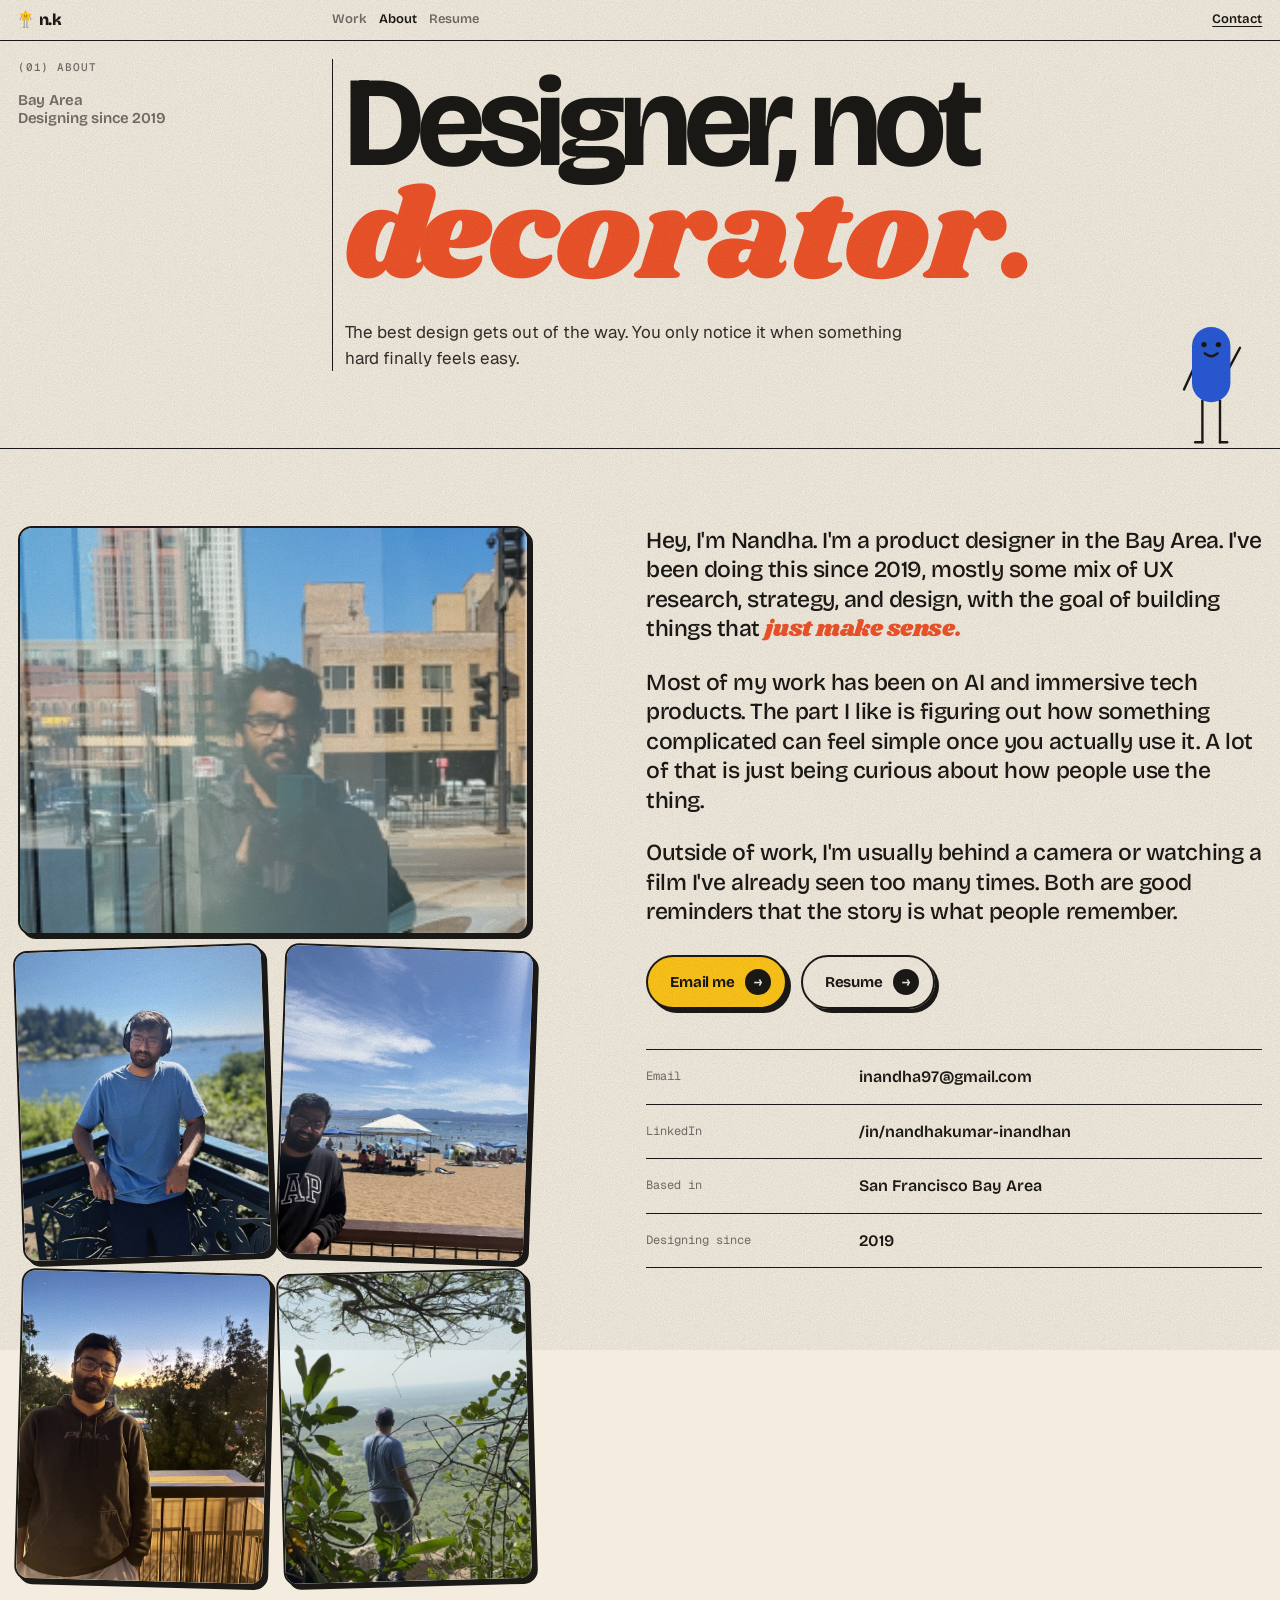
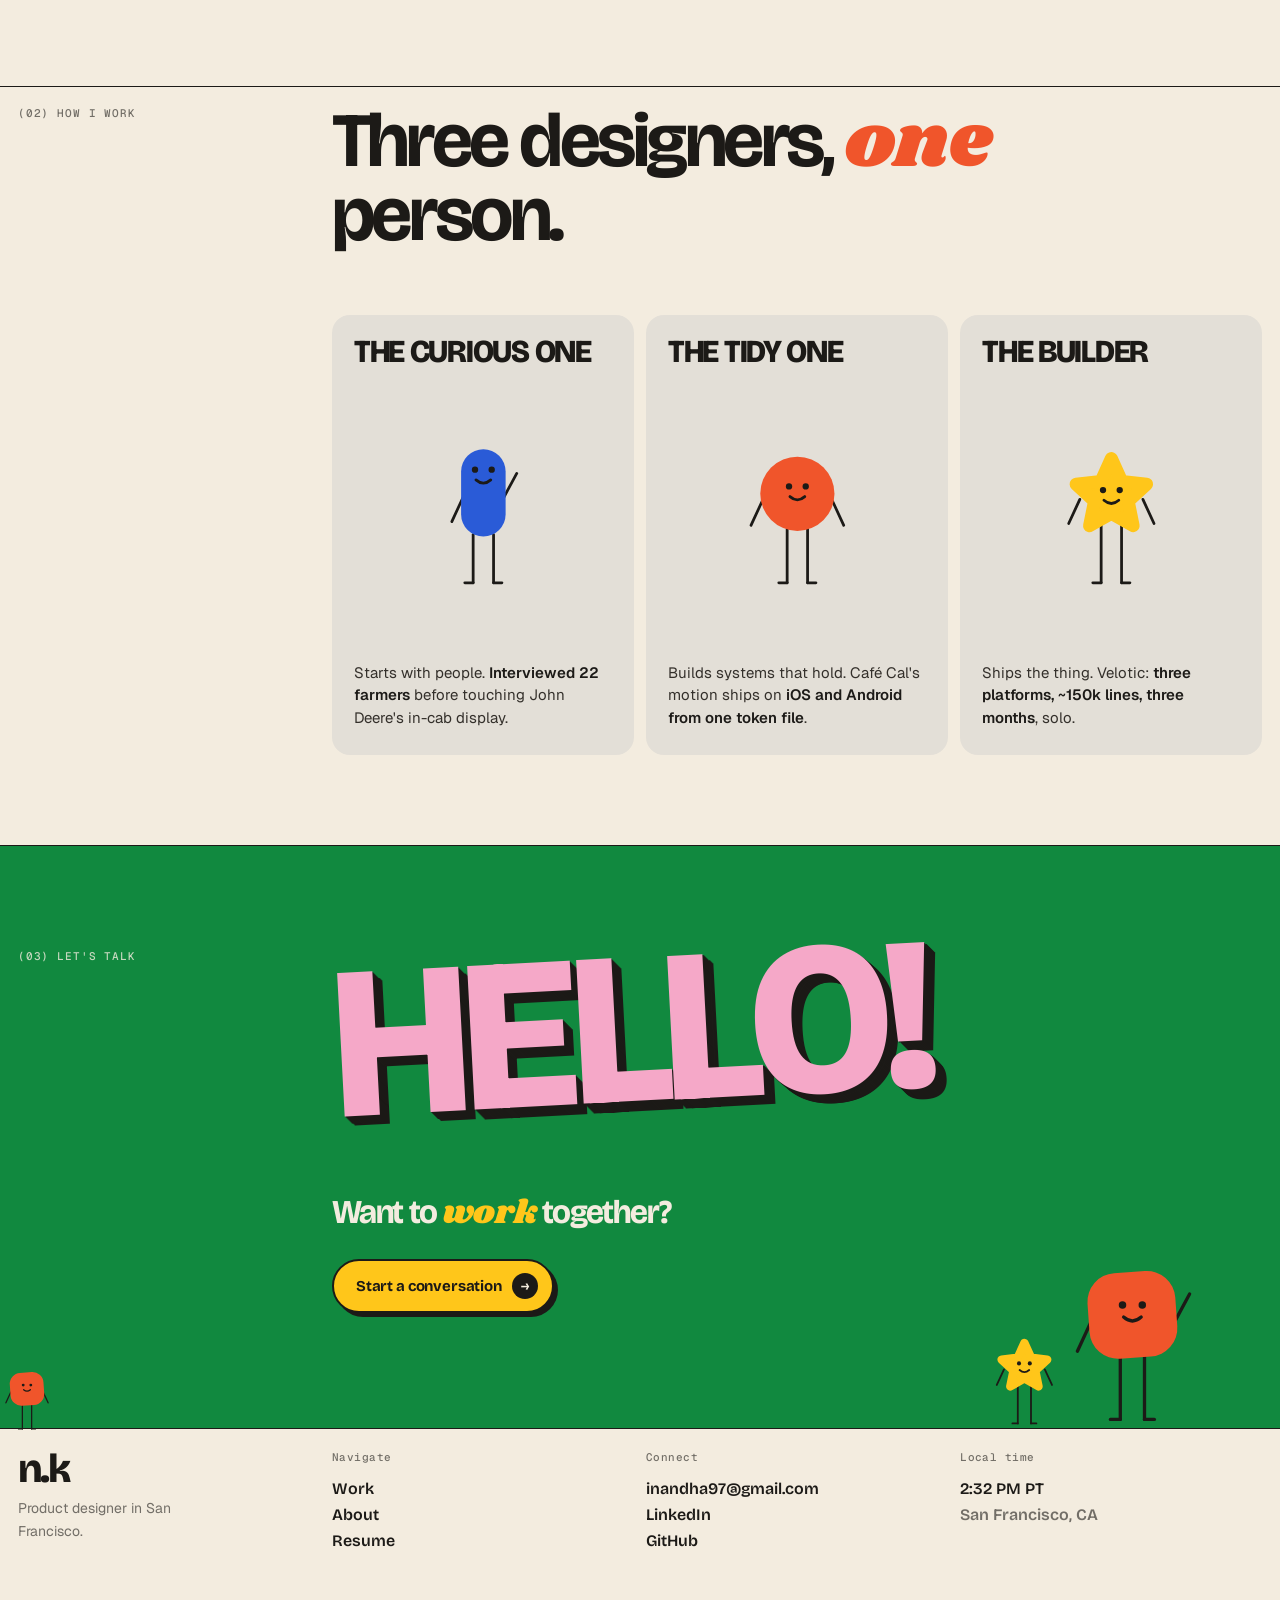
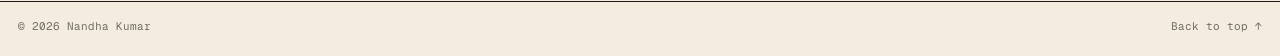
==== about.html @ 326372b6 "Rebuild home to match juanmoraromero.com structure exactly Home is now one fixed screen: nav row, a " ====
<!DOCTYPE html>
<html lang="en">
<head>
    <meta charset="UTF-8">
    <meta name="viewport" content="width=device-width, initial-scale=1.0, viewport-fit=cover">
    <title>About · Nandha Kumar</title>
    <meta name="description" content="About Nandha Kumar, a product designer in the San Francisco Bay Area working on AI and immersive tech products since 2019.">
    <link rel="icon" href="Images/Dark.png" media="(prefers-color-scheme: light)">
    <link rel="icon" href="Images/Light.png" media="(prefers-color-scheme: dark)">

    <link rel="preconnect" href="https://fonts.googleapis.com">
    <link rel="preconnect" href="https://fonts.gstatic.com" crossorigin>
    <link href="https://fonts.googleapis.com/css2?family=Bricolage+Grotesque:opsz,wght@12..96,400..800&family=Geist:wght@400;500;600&family=Geist+Mono:wght@400;500&family=Shrikhand&display=swap" rel="stylesheet">

    <link rel="stylesheet" href="site.css">
    <meta name="theme-color" content="#F3ECDF">
</head>
<body id="top">
    <div class="grain" aria-hidden="true"></div>

    <header class="nav">
        <div class="nav__inner">
            <a href="index.html" class="nav__logo" aria-label="Nandha Kumar, home"><span class="blob" data-blob="star" data-color="#FFC61A"></span>n.k</a>
            <nav class="nav__links" aria-label="Primary">
                <a href="work.html">Work</a>
                <a href="about.html" aria-current="page">About</a>
                <a href="resume.html">Resume</a>
            </nav>
            <a class="nav__cta" href="mailto:inandha97@gmail.com">Contact</a>
        </div>
    </header>

    <main>
        <section class="v-wrap v-grid ph">
            <div class="ph__rail">
                <span class="eyebrow">(01) About</span>
                <span class="ui muted">Bay Area<br>Designing since 2019</span>
            </div>
            <div class="ph__main">
                <h1 class="ph__title reveal">Designer, not <em>decorator.</em></h1>
                <p class="ph__lede reveal">The best design gets out of the way. You only notice it when something hard finally feels easy.</p>
                <span class="blob ph__blob" data-blob="bean" data-color="#2A5BD7" data-pose="wave" aria-hidden="true"></span>
            </div>
        </section>

        <section class="sec about-v">
            <div class="v-wrap v-grid">
                <div class="about-v__photos reveal" aria-label="Photos of Nandha">
                    <figure><img src="Images/about-photo.png" alt="Nandha Kumar" loading="lazy"></figure>
                    <figure><img src="Images/About/nandha-1.jpg" alt="Nandha on a deck overlooking the water" loading="lazy"></figure>
                    <figure><img src="Images/About/nandha-3.jpg" alt="Nandha at Lake Tahoe" loading="lazy"></figure>
                    <figure><img src="Images/About/nandha-2.jpg" alt="Nandha on a balcony at dusk" loading="lazy"></figure>
                    <figure><img src="Images/About/nandha-4.jpg" alt="Nandha at a hilltop overlook" loading="lazy"></figure>
                </div>

                <div class="about-v__body reveal">
                    <p>Hey, I'm Nandha. I'm a product designer in the Bay Area. I've been doing this since 2019, mostly some mix of UX research, strategy, and design, with the goal of building things that <em>just make sense.</em></p>
                    <p>Most of my work has been on AI and immersive tech products. The part I like is figuring out how something complicated can feel simple once you actually use it. A lot of that is just being curious about how people use the thing.</p>
                    <p>Outside of work, I'm usually behind a camera or watching a film I've already seen too many times. Both are good reminders that the story is what people remember.</p>

                    <div class="ph-actions">
                        <a class="btn btn--accent" href="mailto:inandha97@gmail.com">Email me <span class="btn__chip" aria-hidden="true">→</span></a>
                        <a class="btn btn--ghost" href="resume.html">Resume <span class="btn__chip" aria-hidden="true">→</span></a>
                    </div>

                    <dl class="facts">
                        <div><dt>Email</dt><dd><a href="mailto:inandha97@gmail.com">inandha97@gmail.com</a></dd></div>
                        <div><dt>LinkedIn</dt><dd><a href="https://www.linkedin.com/in/nandhakumar-inandhan/" target="_blank" rel="noopener">/in/nandhakumar-inandhan</a></dd></div>
                        <div><dt>Based in</dt><dd>San Francisco Bay Area</dd></div>
                        <div><dt>Designing since</dt><dd>2019</dd></div>
                    </dl>
                </div>
            </div>
        </section>

        <!-- How I work -->
        <section class="sec cast">
            <div class="v-wrap v-grid sec__head">
                <span class="eyebrow sec__label reveal">(02) How I work</span>
                <h2 class="sec__title reveal">Three designers, <em>one</em> person.</h2>
            </div>
            <div class="v-wrap v-grid">
                <div class="cast__grid">
                    <article class="cast__card reveal">
                        <h3 class="cast__name">The Curious One</h3>
                        <div class="cast__stage"><span class="blob" data-blob="bean" data-color="#2A5BD7" data-pose="wave"></span></div>
                        <p>Starts with people. <strong>Interviewed 22 farmers</strong> before touching John Deere's in-cab display.</p>
                    </article>
                    <article class="cast__card reveal">
                        <h3 class="cast__name">The Tidy One</h3>
                        <div class="cast__stage"><span class="blob" data-blob="ball" data-color="#F0552B"></span></div>
                        <p>Builds systems that hold. Café Cal's motion ships on <strong>iOS and Android from one token file</strong>.</p>
                    </article>
                    <article class="cast__card reveal">
                        <h3 class="cast__name">The Builder</h3>
                        <div class="cast__stage"><span class="blob" data-blob="star" data-color="#FFC61A" data-pose="walk"></span></div>
                        <p>Ships the thing. Velotic: <strong>three platforms, ~150k lines, three months</strong>, solo.</p>
                    </article>
                </div>
            </div>
        </section>

        <section class="shout">
            <div class="v-wrap v-grid">
                <span class="eyebrow shout__label">(03) Let's talk</span>
                <div class="shout__body">
                    <p class="shout__big extrude" aria-hidden="true">HELLO!</p>
                    <h2 class="shout__line">Want to <em>work</em> together?</h2>
                    <a class="btn btn--accent" href="mailto:inandha97@gmail.com">Start a conversation <span class="btn__chip" aria-hidden="true">→</span></a>
                </div>
            </div>
            <span class="blob blob--b" data-blob="star" data-color="#FFC61A" aria-hidden="true"></span>
            <span class="blob blob--a" data-blob="square" data-color="#F0552B" data-pose="wave" aria-hidden="true"></span>
        </section>
    </main>

    <footer class="footer">
        <div class="stroll" aria-hidden="true"><span class="blob" data-blob="square" data-color="#F0552B" data-pose="walk"></span></div>
        <div class="v-wrap v-grid footer__grid">
            <div class="footer__brand">
                <div class="footer__mark">n.k</div>
                <p>Product designer in San Francisco.</p>
            </div>
            <div class="footer__col">
                <h4>Navigate</h4>
                <a href="work.html">Work</a>
                <a href="about.html">About</a>
                <a href="resume.html">Resume</a>
            </div>
            <div class="footer__col">
                <h4>Connect</h4>
                <a href="mailto:inandha97@gmail.com">inandha97@gmail.com</a>
                <a href="https://www.linkedin.com/in/nandhakumarilangovan/" target="_blank" rel="noopener">LinkedIn</a>
                <a href="https://github.com/killjay" target="_blank" rel="noopener">GitHub</a>
            </div>
            <div class="footer__col">
                <h4>Local time</h4>
                <p data-clock>—</p>
                <p class="muted">San Francisco, CA</p>
            </div>
        </div>
        <div class="v-wrap footer__legal">
            <span>© <span data-year>2026</span> Nandha Kumar</span>
            <a href="#top">Back to top ↑</a>
        </div>
    </footer>

    <script src="blobs.js" defer></script>
    <script src="site.js" defer></script>
</body>
</html>
---- site.css ----
/* =========================================================
   Nandha Kumar · Portfolio · Variation One
   Structure borrowed from an editorial 12-column grid (hairline
   rules, a left rail, a full-height home). Mood from the TUC board:
   blob characters on stick legs, chunky grotesk, sticker shadows,
   and a loud yellow / tomato / pink / kelly / cobalt palette on cream.
   ========================================================= */

:root {
  --bg: #F3ECDF;
  --bg-soft: #ECE3D2;
  --bg-card: #FBF6EC;
  --bg-quote: #FBF6EC;
  --bg-grey: #E3DFD7;
  --ink: #1C1A17;
  --ink-2: #34302B;
  --muted: rgba(28, 26, 23, 0.6);
  --muted-2: rgba(28, 26, 23, 0.46);
  --line: #1C1A17;
  --hairline: rgba(28, 26, 23, 0.16);
  --hairline-2: rgba(28, 26, 23, 0.08);

  /* Mood board palette */
  --sun: #FFC61A;
  --lemon: #EEEA3C;
  --tomato: #F0552B;
  --pink: #F5A8C8;
  --kelly: #11893F;
  --cobalt: #2A5BD7;
  --teal: #22A595;

  --accent: var(--tomato);
  --accent-hover: #D6431C;

  /* Per-project tints — the board colours, washed toward cream */
  --tint-myntra: #F9D9C9;
  --tint-workiva: #CFEAE3;
  --tint-deere: #CDE6D3;
  --tint-velotic: #FFECB0;

  --font-display: 'Bricolage Grotesque', 'Helvetica Neue', Arial, sans-serif;
  --font-sans: 'Geist', -apple-system, BlinkMacSystemFont, 'Segoe UI', sans-serif;
  --font-mark: 'Bricolage Grotesque', 'Helvetica Neue', Arial, sans-serif;
  --font-mono: 'Geist Mono', 'SFMono-Regular', Menlo, monospace;
  --font-fun: 'Shrikhand', 'Bricolage Grotesque', serif;

  --s-1: 4px;
  --s-2: 8px;
  --s-3: 12px;
  --s-4: 16px;
  --s-5: 24px;
  --s-6: 32px;
  --s-8: 48px;
  --s-10: 64px;
  --s-12: 96px;
  --s-16: 128px;
  --s-20: 160px;

  --radius-s: 8px;
  --radius-m: 18px;
  --radius-l: 999px;

  --container: 1240px;
  --container-prose: 720px;

  /* 12-column page grid */
  --mx: max(16px, calc(100vw / 1728 * 24));
  --gutter: max(12px, calc(100vw / 1728 * 16));
  --col: calc((100vw - 2 * var(--mx) - 11 * var(--gutter)) / 12);
  --u: calc(100vw / 1728);
  --t-ui: max(13px, calc(var(--u) * 16));
  --t-logo: max(16px, calc(var(--u) * 20));
  --pad-y: max(12px, calc(var(--u) * 16));

  --pop: 4px 4px 0 var(--ink);
  --pop-lg: 7px 7px 0 var(--ink);

  --ease: cubic-bezier(0.16, 1, 0.3, 1);
  --bounce: cubic-bezier(0.34, 1.56, 0.64, 1);
}

/* =========================================================
   Reset
   ========================================================= */
*, *::before, *::after { box-sizing: border-box; }
* { margin: 0; padding: 0; }
html { -webkit-text-size-adjust: 100%; scroll-behavior: smooth; }
body {
  font-family: var(--font-sans);
  font-weight: 400;
  font-size: 17px;
  line-height: 1.6;
  color: var(--ink);
  background: var(--bg);
  -webkit-font-smoothing: antialiased;
  text-rendering: optimizeLegibility;
  position: relative;
  min-height: 100vh;
  overflow-x: hidden;
}


img, video { max-width: 100%; display: block; }
a { color: inherit; text-decoration: none; transition: color 0.2s var(--ease); }
button { font: inherit; cursor: pointer; border: none; background: none; color: inherit; }
::selection { background: var(--accent); color: var(--bg); }

/* =========================================================
   Layout primitives
   ========================================================= */
.container {
  max-width: var(--container);
  margin: 0 auto;
  padding: 0 32px;
}
.container--prose {
  margin: 0 389.5px;
  padding: 0;
}
@media (max-width: 1559px) {
  .container--prose {
    max-width: var(--container-prose);
    margin: 0 auto;
    padding: 0 32px;
  }
}
@media (max-width: 720px) {
  .container { padding: 0 20px; }
  .container--prose { padding: 0 20px; }
}

.section { padding: var(--s-16) 0; }
.section--tight { padding: var(--s-10) 0; }
@media (max-width: 720px) {
  .section { padding: var(--s-10) 0; }
  .section--tight { padding: var(--s-8) 0; }
}

/* =========================================================
   Type scale
   ========================================================= */
h1, h2, h3, h4, h5 {
  font-family: var(--font-display);
  font-weight: 400;
  letter-spacing: -0.015em;
  line-height: 1.18;
  color: var(--ink);
}

.display {
  font-family: var(--font-display);
  font-size: clamp(44px, 7vw, 88px);
  line-height: 1.05;
  letter-spacing: -0.025em;
  font-weight: 400;
}
.h1 {
  font-family: var(--font-display);
  font-size: clamp(36px, 5vw, 56px);
  line-height: 1.08;
  letter-spacing: -0.02em;
}
.h2 {
  font-family: var(--font-display);
  font-size: clamp(28px, 3.4vw, 40px);
  line-height: 1.15;
  letter-spacing: -0.015em;
}
.h3 {
  font-family: var(--font-display);
  font-size: clamp(22px, 2vw, 26px);
  line-height: 1.25;
  letter-spacing: -0.01em;
}

.lede {
  font-family: var(--font-sans);
  font-size: clamp(17px, 1.4vw, 20px);
  line-height: 1.55;
  color: var(--ink-2);
  max-width: 62ch;
  font-weight: 400;
}

.serif-italic, em.serif {
  font-family: var(--font-display);
  font-style: italic;
  font-weight: 400;
}

.eyebrow {
  font-family: var(--font-mono);
  font-size: 11px;
  letter-spacing: 0.16em;
  text-transform: uppercase;
  color: var(--muted-2);
  display: inline-block;
}
.eyebrow--accent { color: var(--accent); }

/* Highlight signature — preserved from original site */
.highlight {
  position: relative;
  display: inline-block;
  font-style: italic;
}
.highlight::before {
  content: '';
  position: absolute;
  top: 50%;
  left: 50%;
  transform: translate(-50%, -50%);
  width: 112%;
  height: 124%;
  background-image: url('Icons/Highlight.svg');
  background-size: contain;
  background-repeat: no-repeat;
  background-position: center;
  z-index: -1;
}

/* =========================================================
   Case study page
   ========================================================= */
.cs-back {
  display: inline-flex;
  align-items: center;
  gap: 6px;
  font-family: var(--font-mono);
  font-size: 11px;
  letter-spacing: 0.12em;
  text-transform: uppercase;
  color: var(--muted);
  margin-bottom: var(--s-8);
}
.cs-back:hover { color: var(--accent); }

.cs-hero {
  padding: var(--s-10) 0 var(--s-8);
}
.cs-hero__tags {
  font-family: var(--font-mono);
  font-size: 11px;
  letter-spacing: 0.18em;
  text-transform: uppercase;
  color: var(--muted-2);
  margin-bottom: var(--s-4);
}
.cs-hero__title {
  font-size: clamp(36px, 5vw, 64px);
  line-height: 1.08;
  letter-spacing: -0.02em;
  margin-bottom: var(--s-5);
  max-width: 22ch;
}
.cs-hero__lede {
  max-width: 64ch;
}

/* Metadata strip */
.cs-meta {
  display: grid;
  grid-template-columns: repeat(5, 1fr);
  gap: var(--s-5);
  padding: var(--s-6) 0;
  margin: var(--s-8) 0 var(--s-10);
  border-top: 1px solid var(--hairline);
  border-bottom: 1px solid var(--hairline);
}
.cs-meta dt {
  font-family: var(--font-mono);
  font-size: 10px;
  letter-spacing: 0.14em;
  text-transform: uppercase;
  color: var(--muted-2);
  margin-bottom: 8px;
}
.cs-meta dd {
  font-family: var(--font-display);
  font-size: 15px;
  line-height: 1.35;
  color: var(--ink);
}
@media (max-width: 900px) {
  .cs-meta { grid-template-columns: repeat(3, 1fr); }
}
@media (max-width: 600px) {
  .cs-meta { grid-template-columns: repeat(2, 1fr); gap: var(--s-4); }
}

/* Cover image */
.cs-cover {
  margin: var(--s-8) 0 var(--s-12);
  border-radius: var(--radius-m);
  overflow: hidden;
  background: var(--cs-tint, var(--bg-card));
  display: flex;
  align-items: center;
  justify-content: center;
}
.cs-cover img {
  width: 100%;
  height: auto;
  display: block;
}

/* Per-case-study tints */
.cs-tint-myntra { --cs-tint: var(--tint-myntra); }
.cs-tint-workiva { --cs-tint: var(--tint-workiva); }
.cs-tint-deere { --cs-tint: var(--tint-deere); }
.cs-tint-velotic { --cs-tint: var(--tint-velotic); }

/* Body sections */
.cs-section {
  padding: var(--s-10) 0;
  border-top: 1px solid var(--hairline);
}
.cs-section:first-of-type { border-top: none; padding-top: 0; }

.cs-section__head {
  margin-bottom: var(--s-6);
}
.cs-section__eyebrow { margin-bottom: var(--s-3); }
.cs-section__title { max-width: 24ch; }
.cs-section__sub {
  font-family: var(--font-display);
  font-style: italic;
  font-size: 18px;
  color: var(--muted);
  margin-top: var(--s-3);
}

.cs-prose p {
  font-size: 17px;
  line-height: 1.7;
  color: var(--ink-2);
  margin-bottom: var(--s-4);
  max-width: 68ch;
}
.cs-prose p strong { color: var(--ink); font-weight: 500; }
.cs-prose p em { font-style: italic; color: var(--accent); }
.cs-prose ul {
  list-style: none;
  margin: 0 0 var(--s-5);
  padding: 0;
  max-width: 68ch;
}
.cs-prose ul li {
  font-size: 16px;
  line-height: 1.65;
  color: var(--ink-2);
  margin-bottom: 10px;
  padding-left: 22px;
  position: relative;
}
.cs-prose ul li::before {
  content: '';
  position: absolute;
  left: 0; top: 12px;
  width: 6px; height: 6px;
  border-radius: 50%;
  background: var(--accent);
}
.cs-prose ul li strong { color: var(--ink); font-weight: 500; }

/* Stat / impact grids */
.stat-grid {
  display: grid;
  grid-template-columns: repeat(3, 1fr);
  gap: var(--s-5);
  margin: var(--s-6) 0;
}
.stat-grid--4 { grid-template-columns: repeat(4, 1fr); }
.stat-grid--2 { grid-template-columns: repeat(2, 1fr); }
@media (max-width: 900px) {
  .stat-grid, .stat-grid--4 { grid-template-columns: repeat(2, 1fr); }
}
@media (max-width: 600px) {
  .stat-grid, .stat-grid--4, .stat-grid--2 { grid-template-columns: 1fr; }
}

.stat {
  padding: var(--s-5) var(--s-4);
  background: var(--bg-card);
  border-radius: var(--radius-s);
  border: 1px solid var(--hairline-2);
}
.stat__value {
  font-family: var(--font-display);
  font-size: clamp(34px, 4vw, 48px);
  line-height: 1;
  letter-spacing: -0.025em;
  color: var(--ink);
  margin-bottom: 8px;
}
.stat__value em { font-style: italic; color: var(--accent); }
.stat__label {
  font-family: var(--font-sans);
  font-size: 13px;
  line-height: 1.45;
  color: var(--muted);
}

/* Step / research / principle cards */
.step-grid {
  display: grid;
  grid-template-columns: repeat(3, 1fr);
  gap: var(--s-5);
  margin: var(--s-6) 0;
}
.step-grid--4 { grid-template-columns: repeat(4, 1fr); }
@media (max-width: 900px) {
  .step-grid, .step-grid--4 { grid-template-columns: repeat(2, 1fr); }
}
@media (max-width: 600px) {
  .step-grid, .step-grid--4 { grid-template-columns: 1fr; }
}

.step {
  padding: var(--s-5);
  background: var(--bg-card);
  border: 1px solid var(--hairline-2);
  border-radius: var(--radius-s);
}
.step__num {
  font-family: var(--font-mono);
  font-size: 11px;
  letter-spacing: 0.14em;
  color: var(--accent);
  margin-bottom: var(--s-3);
  text-transform: uppercase;
}
.step__title {
  font-family: var(--font-display);
  font-size: 18px;
  line-height: 1.25;
  margin-bottom: var(--s-2);
}
.step__desc {
  font-size: 14px;
  line-height: 1.55;
  color: var(--muted);
}

/* Issue / pullout cards */
.issue {
  padding: var(--s-5) var(--s-6);
  background: var(--bg-card);
  border-left: 3px solid var(--accent);
  border-radius: 0 var(--radius-s) var(--radius-s) 0;
  margin-bottom: var(--s-4);
}
.issue__label {
  font-family: var(--font-mono);
  font-size: 10px;
  letter-spacing: 0.14em;
  text-transform: uppercase;
  color: var(--accent);
  margin-bottom: 10px;
}
.issue__title {
  font-family: var(--font-display);
  font-size: 22px;
  line-height: 1.2;
  margin-bottom: 10px;
}
.issue__desc {
  font-size: 15px;
  line-height: 1.65;
  color: var(--muted);
  max-width: 70ch;
}

/* Quote block */
.cs-quote {
  margin: var(--s-8) 0;
  padding: var(--s-6) 0 var(--s-6) var(--s-6);
  border-left: 3px solid var(--accent);
  background: var(--bg-quote);
  border-radius: 0 var(--radius-s) var(--radius-s) 0;
  padding-right: var(--s-6);
}
.cs-quote__text {
  font-family: var(--font-display);
  font-style: italic;
  font-size: clamp(20px, 2vw, 24px);
  line-height: 1.4;
  color: var(--ink);
  margin-bottom: var(--s-3);
  max-width: 60ch;
}
.cs-quote__author {
  font-family: var(--font-mono);
  font-size: 11px;
  letter-spacing: 0.1em;
  text-transform: uppercase;
  color: var(--muted);
}

/* Persona card */
.persona {
  background: var(--bg-card);
  border: 1px solid var(--hairline-2);
  border-radius: var(--radius-m);
  padding: var(--s-6);
  margin-bottom: var(--s-5);
}
.persona__head {
  display: flex;
  align-items: center;
  gap: var(--s-5);
  padding-bottom: var(--s-5);
  margin-bottom: var(--s-5);
  border-bottom: 1px solid var(--hairline);
}
.persona__photo {
  flex: 0 0 96px;
  width: 96px;
  height: 96px;
  border-radius: 50%;
  overflow: hidden;
  background: var(--bg);
}
.persona__photo img { width: 100%; height: 100%; object-fit: cover; }
.persona__name {
  font-family: var(--font-display);
  font-size: 24px;
  line-height: 1.2;
  margin-bottom: 6px;
}
.persona__role {
  font-family: var(--font-sans);
  font-size: 14px;
  color: var(--muted);
}
.persona__details {
  display: grid;
  grid-template-columns: repeat(2, 1fr);
  gap: 6px 16px;
  margin-top: 6px;
}
.persona__details div {
  font-family: var(--font-mono);
  font-size: 11px;
  letter-spacing: 0.04em;
  color: var(--muted);
}
.persona__details strong {
  color: var(--ink);
  font-weight: 500;
}
.persona__quote {
  font-family: var(--font-display);
  font-style: italic;
  font-size: 17px;
  line-height: 1.45;
  color: var(--ink-2);
  padding: var(--s-4) var(--s-5);
  background: var(--bg-quote);
  border-left: 3px solid var(--accent);
  border-radius: 0 var(--radius-s) var(--radius-s) 0;
  margin-bottom: var(--s-5);
}
.persona__bg {
  margin-bottom: var(--s-5);
}
.persona__bg-title, .persona__col-title {
  font-family: var(--font-mono);
  font-size: 11px;
  letter-spacing: 0.14em;
  text-transform: uppercase;
  color: var(--accent);
  margin-bottom: var(--s-3);
}
.persona__bg-text {
  font-size: 15px;
  line-height: 1.65;
  color: var(--ink-2);
}
.persona__cols {
  display: grid;
  grid-template-columns: repeat(2, 1fr);
  gap: var(--s-5);
}
.persona__cols--3 { grid-template-columns: repeat(3, 1fr); }
@media (max-width: 720px) {
  .persona__cols, .persona__cols--3 { grid-template-columns: 1fr; }
  .persona__details { grid-template-columns: 1fr; }
}
.persona__cols ul {
  list-style: none;
  padding: 0;
  margin: 0;
}
.persona__cols li {
  font-size: 14px;
  line-height: 1.55;
  color: var(--muted);
  margin-bottom: 10px;
  padding-left: 16px;
  position: relative;
}
.persona__cols li::before {
  content: '·';
  position: absolute;
  left: 4px;
  top: -2px;
  font-size: 22px;
  line-height: 1;
  color: var(--accent);
}
.persona__tags {
  display: flex;
  gap: 8px;
  flex-wrap: wrap;
  margin-top: 10px;
}
.persona__tag {
  font-family: var(--font-mono);
  font-size: 10px;
  letter-spacing: 0.08em;
  text-transform: uppercase;
  padding: 4px 10px;
  border-radius: 4px;
  background: var(--bg);
  border: 1px solid var(--hairline);
  color: var(--ink-2);
}

/* Solution card */
.solution {
  display: grid;
  grid-template-columns: 1fr 1fr;
  gap: var(--s-6);
  align-items: center;
  padding: var(--s-6) 0;
  border-top: 1px solid var(--hairline-2);
}
.solution:first-of-type { border-top: none; }
@media (max-width: 900px) {
  .solution { grid-template-columns: 1fr; }
}
.solution__media {
  border-radius: var(--radius-s);
  overflow: hidden;
  background: var(--bg-card);
  border: 1px solid var(--hairline-2);
}
.cs-tint-myntra .solution__media {
  max-width: 35%;
  margin: 0 auto;
}
.cs-tint-deere .solution__media {
  max-width: 60%;
  margin: 0 auto;
}
.solution__media img { width: 100%; height: auto; display: block; }
.solution__label {
  font-family: var(--font-mono);
  font-size: 11px;
  letter-spacing: 0.14em;
  text-transform: uppercase;
  color: var(--accent);
  margin-bottom: var(--s-3);
}
.solution__title {
  font-family: var(--font-display);
  font-size: clamp(22px, 2.2vw, 28px);
  line-height: 1.22;
  margin-bottom: var(--s-3);
}
.solution__desc {
  font-size: 16px;
  line-height: 1.65;
  color: var(--ink-2);
  margin-bottom: var(--s-4);
  max-width: 50ch;
}
.solution__stat {
  display: inline-flex;
  align-items: baseline;
  gap: 8px;
  padding-top: var(--s-4);
  border-top: 1px solid var(--hairline-2);
}
.solution__stat-value {
  font-family: var(--font-display);
  font-size: clamp(28px, 3vw, 40px);
  line-height: 1;
  letter-spacing: -0.02em;
  color: var(--accent);
}
.solution__stat-label {
  font-family: var(--font-mono);
  font-size: 11px;
  letter-spacing: 0.08em;
  text-transform: uppercase;
  color: var(--muted);
}

/* Figure / image block */
.cs-figure {
  margin: var(--s-8) 0;
}
.cs-figure__img {
  border-radius: var(--radius-m);
  overflow: hidden;
  background: var(--bg-card);
  border: 1px solid var(--hairline-2);
}
.cs-figure__img img, .cs-figure__img video { width: 100%; height: auto; display: block; }
.cs-figure__caption {
  font-family: var(--font-mono);
  font-size: 11px;
  letter-spacing: 0.08em;
  text-transform: uppercase;
  color: var(--muted);
  margin-top: var(--s-3);
  text-align: left;
}

/* Figure grid — used for screen line-ups (e.g. phone screens) */
.cs-figure-grid {
  display: grid;
  grid-template-columns: repeat(4, 1fr);
  gap: var(--s-4);
  margin: var(--s-8) 0 var(--s-3);
}
.cs-figure-grid__item {
  border-radius: var(--radius-m);
  overflow: hidden;
  background: #0A0A0A;
  border: 1px solid var(--hairline-2);
  aspect-ratio: 9/19.5;
}
.cs-figure-grid__item img {
  width: 100%;
  height: 100%;
  object-fit: cover;
  display: block;
}

/* Platform / stack pills */
.cs-platforms {
  display: flex;
  flex-wrap: wrap;
  gap: var(--s-2);
  margin: var(--s-5) 0;
}
.cs-platform {
  display: inline-flex;
  align-items: center;
  gap: 6px;
  padding: 6px 12px;
  border-radius: 999px;
  border: 1px solid var(--hairline);
  background: var(--bg-soft);
  font-family: var(--font-mono);
  font-size: 11px;
  letter-spacing: 0.06em;
  text-transform: uppercase;
  color: var(--ink-2);
}
.cs-platform__dot {
  width: 8px;
  height: 8px;
  border-radius: 50%;
  background: var(--accent);
}

/* =========================================================
   Case study — additional components (Velotic restructure)
   ========================================================= */

/* Big pull quote — for thesis statements / key user truths */
.cs-pull {
  margin: var(--s-8) 0;
  padding: var(--s-6) 0;
  border-top: 1px solid var(--hairline);
  border-bottom: 1px solid var(--hairline);
}
.cs-pull__text {
  font-family: var(--font-display);
  font-size: clamp(26px, 3vw, 38px);
  line-height: 1.2;
  letter-spacing: -0.015em;
  color: var(--ink);
  font-style: italic;
  max-width: 22ch;
}
.cs-pull__text em { color: var(--accent); font-style: italic; }
.cs-pull__attr {
  font-family: var(--font-mono);
  font-size: 11px;
  letter-spacing: 0.12em;
  text-transform: uppercase;
  color: var(--muted-2);
  margin-top: var(--s-4);
}

/* Decision callout — for "I chose X over Y because Z" */
.cs-decision {
  display: grid;
  grid-template-columns: auto 1fr;
  gap: var(--s-4) var(--s-5);
  padding: var(--s-5) var(--s-5);
  margin: var(--s-5) 0;
  background: var(--bg-soft);
  border-left: 3px solid var(--accent);
  border-radius: 0 var(--radius-s) var(--radius-s) 0;
}
.cs-decision__label {
  font-family: var(--font-mono);
  font-size: 10px;
  letter-spacing: 0.14em;
  text-transform: uppercase;
  color: var(--muted-2);
  white-space: nowrap;
  padding-top: 4px;
}
.cs-decision__body {
  font-family: var(--font-sans);
  font-size: 16px;
  line-height: 1.6;
  color: var(--ink-2);
}
.cs-decision__body strong { color: var(--ink); font-weight: 500; }
@media (max-width: 600px) {
  .cs-decision { grid-template-columns: 1fr; }
}

/* Token swatch grid — for design system color showcase */
.cs-tokens {
  display: grid;
  grid-template-columns: repeat(auto-fit, minmax(160px, 1fr));
  gap: var(--s-3);
  margin: var(--s-6) 0;
}
.cs-token {
  border-radius: var(--radius-s);
  overflow: hidden;
  border: 1px solid var(--hairline-2);
  background: var(--bg-card);
}
.cs-token__swatch {
  height: 90px;
  display: block;
}
.cs-token__meta {
  padding: 10px 12px;
  border-top: 1px solid var(--hairline-2);
  background: var(--bg-soft);
}
.cs-token__name {
  font-family: var(--font-sans);
  font-size: 12px;
  font-weight: 500;
  color: var(--ink);
}
.cs-token__hex {
  font-family: var(--font-mono);
  font-size: 10px;
  letter-spacing: 0.06em;
  color: var(--muted);
  margin-top: 2px;
}

/* Type specimen — three families, one breath */
.cs-specimen {
  margin: var(--s-6) 0;
  padding: var(--s-6);
  background: var(--bg-card);
  border: 1px solid var(--hairline-2);
  border-radius: var(--radius-m);
  display: flex;
  flex-direction: column;
  gap: var(--s-4);
}
.cs-specimen__display {
  font-family: 'Barlow Condensed', 'Barlow', 'Inter', system-ui, sans-serif;
  font-weight: 800;
  font-size: clamp(48px, 8vw, 96px);
  line-height: 0.95;
  letter-spacing: -0.03em;
  color: var(--ink);
}
.cs-specimen__body {
  font-family: 'Barlow', 'Inter', system-ui, sans-serif;
  font-size: 17px;
  line-height: 1.5;
  color: var(--ink-2);
  max-width: 50ch;
}
.cs-specimen__data {
  font-family: var(--font-mono);
  font-size: 12px;
  letter-spacing: 0.04em;
  color: var(--muted);
  text-transform: uppercase;
}

/* ASCII / mono architecture diagram */
.cs-diagram {
  font-family: var(--font-mono);
  font-size: 12px;
  line-height: 1.6;
  background: var(--bg-card);
  border: 1px solid var(--hairline-2);
  border-radius: var(--radius-m);
  padding: var(--s-6);
  margin: var(--s-6) 0;
  color: var(--ink-2);
  overflow-x: auto;
  white-space: pre;
}
.cs-diagram strong { color: var(--ink); font-weight: 500; }

/* Structured architecture diagram (replaces ASCII cs-diagram) */
.cs-archdiag {
  margin: var(--s-6) 0;
  background: var(--bg-card);
  border: 1px solid var(--hairline-2);
  border-radius: var(--radius-m);
  padding: var(--s-6);
  display: grid;
  gap: var(--s-4);
}
.cs-archdiag__row {
  display: grid;
  grid-template-columns: repeat(3, 1fr);
  gap: var(--s-3);
}
.cs-archdiag__node {
  background: var(--bg-soft);
  border: 1px solid var(--hairline-2);
  border-radius: var(--radius-s);
  padding: var(--s-4);
  text-align: center;
}
.cs-archdiag__node strong {
  display: block;
  color: var(--ink);
  font-family: var(--font-mono);
  font-size: 10px;
  letter-spacing: 0.12em;
  text-transform: uppercase;
  margin-bottom: var(--s-2);
}
.cs-archdiag__node span {
  display: block;
  font-family: var(--font-sans);
  font-size: 13px;
  color: var(--ink-2);
  line-height: 1.4;
}
.cs-archdiag__hub {
  background: var(--bg);
  border: 1px solid var(--hairline);
  border-radius: var(--radius-s);
  padding: var(--s-4) var(--s-5);
  text-align: center;
}
.cs-archdiag__hub strong {
  display: block;
  font-family: var(--font-mono);
  font-size: 10px;
  letter-spacing: 0.12em;
  text-transform: uppercase;
  color: var(--ink);
  margin-bottom: var(--s-2);
}
.cs-archdiag__hub span {
  font-family: var(--font-sans);
  font-size: 13px;
  color: var(--ink-2);
}
.cs-archdiag__rule {
  height: 1px;
  background: var(--hairline-2);
  margin: var(--s-2) 0;
}
@media (max-width: 600px) {
  .cs-archdiag__row { grid-template-columns: 1fr; }
}

/* Platform parity table */
.cs-parity {
  margin: var(--s-6) 0;
  border: 1px solid var(--hairline);
  border-radius: var(--radius-m);
  overflow: hidden;
}
.cs-parity__head, .cs-parity__row {
  display: grid;
  grid-template-columns: 1.4fr 1fr 1fr 1fr;
  gap: 0;
}
.cs-parity__head {
  background: var(--bg-soft);
  border-bottom: 1px solid var(--hairline);
}
.cs-parity__row {
  border-bottom: 1px solid var(--hairline-2);
}
.cs-parity__row:last-child { border-bottom: none; }
.cs-parity__cell {
  padding: var(--s-3) var(--s-4);
  font-family: var(--font-sans);
  font-size: 14px;
  color: var(--ink-2);
}
.cs-parity__head .cs-parity__cell {
  font-family: var(--font-mono);
  font-size: 10px;
  letter-spacing: 0.12em;
  text-transform: uppercase;
  color: var(--muted-2);
  font-weight: 500;
}
.cs-parity__row .cs-parity__cell:first-child { color: var(--ink); font-weight: 500; }
.cs-parity__cell--y { color: var(--accent); font-family: var(--font-mono); font-size: 13px; }
.cs-parity__cell--n { color: var(--muted-2); font-family: var(--font-mono); font-size: 13px; }
@media (max-width: 600px) {
  .cs-parity__head, .cs-parity__row { grid-template-columns: 1.6fr 1fr 1fr 1fr; }
  .cs-parity__cell { padding: var(--s-2) var(--s-3); font-size: 12px; }
}

/* Big hero stat block — single oversized number for outcome */
.cs-bigstat {
  margin: var(--s-8) 0;
  padding: var(--s-8) 0;
  border-top: 1px solid var(--hairline);
  border-bottom: 1px solid var(--hairline);
  display: flex;
  align-items: baseline;
  flex-wrap: wrap;
  gap: var(--s-5);
}
.cs-bigstat__num {
  font-family: var(--font-display);
  font-size: clamp(56px, 9vw, 120px);
  line-height: 0.9;
  letter-spacing: -0.03em;
  color: var(--ink);
}
.cs-bigstat__num em { font-style: italic; color: var(--accent); }
.cs-bigstat__caption {
  font-family: var(--font-mono);
  font-size: 11px;
  letter-spacing: 0.12em;
  text-transform: uppercase;
  color: var(--muted);
  max-width: 30ch;
}

/* Honest status bar — "where it is now" */
.cs-status {
  display: inline-flex;
  align-items: center;
  gap: 8px;
  padding: 6px 14px;
  border-radius: 999px;
  background: var(--bg-soft);
  border: 1px solid var(--hairline);
  font-family: var(--font-mono);
  font-size: 11px;
  letter-spacing: 0.08em;
  text-transform: uppercase;
  color: var(--ink-2);
  margin-bottom: var(--s-4);
}
.cs-status__dot {
  width: 8px;
  height: 8px;
  border-radius: 50%;
  background: var(--accent);
  animation: cs-pulse 2.4s ease-in-out infinite;
}
@keyframes cs-pulse {
  0%, 100% { opacity: 1; transform: scale(1); }
  50% { opacity: 0.5; transform: scale(0.85); }
}

/* Research-scope disclosure — small honest box that earns the quote */
.cs-scope {
  margin: var(--s-5) 0;
  padding: var(--s-4) var(--s-5);
  background: var(--bg-soft);
  border: 1px dashed var(--hairline);
  border-radius: var(--radius-s);
  display: grid;
  grid-template-columns: auto 1fr;
  gap: var(--s-4) var(--s-5);
  align-items: start;
}
.cs-scope__label {
  font-family: var(--font-mono);
  font-size: 10px;
  letter-spacing: 0.14em;
  text-transform: uppercase;
  color: var(--muted-2);
  white-space: nowrap;
  padding-top: 4px;
}
.cs-scope__body {
  font-family: var(--font-sans);
  font-size: 14px;
  line-height: 1.55;
  color: var(--ink-2);
}
.cs-scope__body strong { color: var(--ink); font-weight: 500; }
@media (max-width: 600px) {
  .cs-scope { grid-template-columns: 1fr; }
}

/* Module map — IA visual that stands in for coach-portal screens */
.cs-modules {
  display: grid;
  grid-template-columns: repeat(auto-fit, minmax(180px, 1fr));
  gap: 1px;
  margin: var(--s-6) 0;
  border: 1px solid var(--hairline);
  border-radius: var(--radius-m);
  background: var(--hairline);
  overflow: hidden;
}
.cs-module {
  background: var(--bg-soft);
  padding: var(--s-4) var(--s-4);
  display: flex;
  flex-direction: column;
  gap: 6px;
  min-height: 96px;
  position: relative;
  transition: background 0.2s var(--ease);
}
.cs-module:hover { background: var(--bg-card); }
.cs-module__num {
  font-family: var(--font-mono);
  font-size: 10px;
  letter-spacing: 0.1em;
  color: var(--muted-2);
}
.cs-module__name {
  font-family: var(--font-display);
  font-size: 16px;
  line-height: 1.2;
  color: var(--ink);
}
.cs-module__sub {
  font-family: var(--font-sans);
  font-size: 12px;
  line-height: 1.45;
  color: var(--muted);
  margin-top: auto;
}
.cs-module--accent {
  background: var(--cs-tint, var(--bg-card));
}
.cs-module--accent .cs-module__sub { color: var(--ink-2); }

/* Prompt anatomy — layered system-prompt visual */
.cs-prompt {
  margin: var(--s-6) 0;
  padding: var(--s-6);
  background: #0A0A0A;
  border-radius: var(--radius-m);
  font-family: var(--font-mono);
  color: rgba(255, 255, 255, 0.85);
  overflow-x: auto;
}
.cs-prompt__layer {
  padding: var(--s-3) var(--s-4);
  border-radius: var(--radius-s);
  margin-bottom: 10px;
  font-size: 12px;
  line-height: 1.55;
  position: relative;
  display: flex;
  align-items: flex-start;
  gap: var(--s-3);
}
.cs-prompt__layer:last-child { margin-bottom: 0; }
.cs-prompt__tag {
  display: inline-block;
  font-size: 10px;
  letter-spacing: 0.12em;
  text-transform: uppercase;
  padding: 2px 8px;
  border-radius: 3px;
  white-space: nowrap;
  flex-shrink: 0;
}
.cs-prompt__text { color: rgba(255, 255, 255, 0.9); }
.cs-prompt__layer--safety {
  background: rgba(255, 77, 77, 0.08);
  border-left: 2px solid #FF4D4D;
}
.cs-prompt__layer--safety .cs-prompt__tag { background: rgba(255, 77, 77, 0.25); color: #FFB8B8; }
.cs-prompt__layer--coach {
  background: rgba(200, 245, 0, 0.08);
  border-left: 2px solid #C8F500;
}
.cs-prompt__layer--coach .cs-prompt__tag { background: rgba(200, 245, 0, 0.25); color: #DFFF66; }
.cs-prompt__layer--client {
  background: rgba(77, 200, 255, 0.08);
  border-left: 2px solid #4DC8FF;
}
.cs-prompt__layer--client .cs-prompt__tag { background: rgba(77, 200, 255, 0.25); color: #B8E5FF; }
.cs-prompt__layer--task {
  background: rgba(255, 255, 255, 0.04);
  border-left: 2px solid rgba(255, 255, 255, 0.3);
}
.cs-prompt__layer--task .cs-prompt__tag { background: rgba(255, 255, 255, 0.15); color: rgba(255, 255, 255, 0.85); }
@media (max-width: 600px) {
  .cs-prompt { padding: var(--s-4); }
  .cs-prompt__layer { flex-direction: column; gap: 6px; }
}

/* =========================================================
   Case study TOC (sticky left rail)
   ========================================================= */
.cs-toc {
  position: fixed;
  top: 120px;
  left: 24px;
  width: 200px;
  max-height: calc(100vh - 160px);
  overflow-y: auto;
  padding-right: 8px;
  z-index: 50;
  opacity: 0;
  transform: translateX(-6px);
  transition: opacity 0.4s var(--ease), transform 0.4s var(--ease);
  pointer-events: none;
  scrollbar-width: none;
}
.cs-toc::-webkit-scrollbar { display: none; }
.cs-toc.is-ready {
  opacity: 1;
  transform: none;
  pointer-events: auto;
}
.cs-toc__label {
  font-family: var(--font-mono);
  font-size: 10px;
  letter-spacing: 0.14em;
  text-transform: uppercase;
  color: var(--muted-2);
  margin-bottom: var(--s-3);
}
.cs-toc__list {
  list-style: none;
  padding: 0;
  margin: 0;
  border-left: 1px solid var(--hairline);
}
.cs-toc__list li { margin: 0; }
.cs-toc__link {
  display: block;
  padding: 6px 12px;
  margin-left: -1px;
  border-left: 2px solid transparent;
  font-family: var(--font-sans);
  font-size: 13px;
  line-height: 1.4;
  color: var(--muted);
  transition: color 0.2s var(--ease), border-color 0.2s var(--ease);
}
.cs-toc__link:hover { color: var(--ink); }
.cs-toc__link.is-active {
  color: var(--accent);
  border-left-color: var(--accent);
  font-weight: 500;
}
@media (max-width: 1280px) {
  .cs-toc { display: none; }
}

/* =========================================================
   Next project block
   ========================================================= */
.cs-next {
  padding: var(--s-12) 0 var(--s-10);
  border-top: 1px solid var(--hairline);
}

/* =========================================================
   Utility
   ========================================================= */
.u-flex { display: flex; gap: 14px; align-items: center; flex-wrap: wrap; }
.u-mt-5 { margin-top: var(--s-5); }
.u-mt-6 { margin-top: var(--s-6); }
.u-mt-8 { margin-top: var(--s-8); }
.u-mb-5 { margin-bottom: var(--s-5); }
.u-mb-6 { margin-bottom: var(--s-6); }
.u-mb-8 { margin-bottom: var(--s-8); }
.u-muted { color: var(--muted); }
.u-accent { color: var(--accent); }
.u-center { text-align: center; }

/* =========================================================
   Lightbox
   ========================================================= */
main img.is-zoomable { cursor: zoom-in; }

body.is-lightbox-open { overflow: hidden; }

.lightbox {
  position: fixed;
  inset: 0;
  z-index: 1000;
  display: flex;
  align-items: center;
  justify-content: center;
  background: rgba(20, 18, 14, 0.78);
  -webkit-backdrop-filter: blur(14px) saturate(0.7);
  backdrop-filter: blur(14px) saturate(0.7);
  opacity: 0;
  visibility: hidden;
  transition: opacity 220ms ease, visibility 0s linear 220ms;
  padding: clamp(16px, 4vw, 48px);
}

.lightbox.is-open {
  opacity: 1;
  visibility: visible;
  transition: opacity 220ms ease, visibility 0s linear 0s;
}

.lightbox__stage {
  position: relative;
  width: 100%;
  height: 100%;
  display: flex;
  align-items: center;
  justify-content: center;
}

.lightbox__img {
  max-width: 100%;
  max-height: 100%;
  width: auto;
  height: auto;
  object-fit: contain;
  border-radius: 6px;
  box-shadow: 0 20px 60px rgba(0, 0, 0, 0.45);
  transform: scale(0.98);
  opacity: 0;
  transition: transform 220ms ease, opacity 220ms ease;
}

.lightbox.is-open .lightbox__img {
  transform: scale(1);
  opacity: 1;
}

.lightbox__btn {
  position: absolute;
  display: inline-flex;
  align-items: center;
  justify-content: center;
  width: 44px;
  height: 44px;
  border-radius: 999px;
  border: 1px solid rgba(255, 255, 255, 0.25);
  background: rgba(0, 0, 0, 0.4);
  color: #fff;
  font: 500 18px/1 var(--font-sans);
  cursor: pointer;
  transition: background 160ms ease, transform 160ms ease, border-color 160ms ease;
  -webkit-tap-highlight-color: transparent;
}

.lightbox__btn:hover,
.lightbox__btn:focus-visible {
  background: rgba(0, 0, 0, 0.65);
  border-color: rgba(255, 255, 255, 0.55);
  outline: none;
}

.lightbox__btn:active { transform: scale(0.96); }

.lightbox__btn[disabled] {
  opacity: 0.3;
  cursor: not-allowed;
  pointer-events: none;
}

.lightbox__close { top: 18px; right: 18px; font-size: 22px; }
.lightbox__prev  { left: 18px;  top: 50%; transform: translateY(-50%); }
.lightbox__next  { right: 18px; top: 50%; transform: translateY(-50%); }

.lightbox__prev:active,
.lightbox__next:active { transform: translateY(-50%) scale(0.96); }

.lightbox__counter {
  position: absolute;
  bottom: 18px;
  left: 50%;
  transform: translateX(-50%);
  color: rgba(255, 255, 255, 0.78);
  font: 500 12px/1 var(--font-mono);
  letter-spacing: 0.04em;
  padding: 6px 10px;
  border-radius: 999px;
  background: rgba(0, 0, 0, 0.35);
}

@media (max-width: 600px) {
  .lightbox__close { top: 10px; right: 10px; }
  .lightbox__prev  { left: 8px; }
  .lightbox__next  { right: 8px; }
  .lightbox__btn   { width: 40px; height: 40px; }
}

@media (prefers-reduced-motion: reduce) {
  .lightbox,
  .lightbox__img { transition: none; }
}

/* =========================================================
   Scroll progress bar — top of case study pages
   ========================================================= */
.cs-progress {
  position: fixed;
  top: 0;
  left: 0;
  right: 0;
  height: 2px;
  z-index: 100;
  background: transparent;
  pointer-events: none;
}
.cs-progress__bar {
  display: block;
  height: 100%;
  width: 0;
  background: var(--accent);
  transform-origin: left center;
  transition: width 0.05s linear;
}

/* =========================================================
   Hero TL;DR — 60-second-read summary
   ========================================================= */
.cs-tldr {
  margin: var(--s-6) 0 0;
  padding: var(--s-6) var(--s-6);
  background: var(--bg-card);
  border: 1px solid var(--hairline);
  border-radius: var(--radius-m, 12px);
  position: relative;
}
.cs-tldr__label {
  font-family: var(--font-mono);
  font-size: 10px;
  letter-spacing: 0.18em;
  text-transform: uppercase;
  color: var(--accent);
  margin-bottom: var(--s-4);
}
.cs-tldr__list {
  list-style: none;
  padding: 0;
  margin: 0;
  display: grid;
  gap: var(--s-3);
}
.cs-tldr__list li {
  display: grid;
  grid-template-columns: 110px 1fr;
  gap: var(--s-4);
  align-items: baseline;
  padding-bottom: var(--s-3);
  border-bottom: 1px solid var(--hairline-2);
}
.cs-tldr__list li:last-child {
  padding-bottom: 0;
  border-bottom: none;
}
.cs-tldr__key {
  font-family: var(--font-mono);
  font-size: 11px;
  letter-spacing: 0.14em;
  text-transform: uppercase;
  color: var(--muted-2);
}
.cs-tldr__val {
  font-family: var(--font-display);
  font-size: 16px;
  line-height: 1.5;
  color: var(--ink);
}
@media (max-width: 720px) {
  .cs-tldr { padding: var(--s-5); }
  .cs-tldr__list li {
    grid-template-columns: 1fr;
    gap: var(--s-1);
  }
  .cs-tldr__val { font-size: 15px; }
}


/* =========================================================
   Tri-tier case study layout (Tier I rail + Tier II body + Tier III accordion)
   ========================================================= */
.cs-tiers {
  padding: var(--s-12) 0 var(--s-10);
}
.cs-tiers__grid {
  display: grid;
  grid-template-columns: 38% 1fr;
  gap: var(--s-10);
  align-items: start;
}
@media (max-width: 960px) {
  .cs-tiers__grid {
    grid-template-columns: 1fr;
    gap: var(--s-8);
  }
}

/* Tier I — visual rail */
.cs-rail {
  display: flex;
  flex-direction: column;
  gap: var(--s-4);
  position: sticky;
  top: var(--s-6);
}
@media (max-width: 960px) {
  .cs-rail { position: static; }
}
.cs-slide {
  display: block;
  background: var(--bg-card);
  border: 1px solid var(--hairline);
  border-radius: var(--radius-m);
  overflow: hidden;
  text-decoration: none;
  color: inherit;
  transition: transform 0.2s var(--ease), box-shadow 0.2s var(--ease), border-color 0.2s var(--ease);
}
.cs-slide:hover {
  transform: translateY(-2px);
  box-shadow: 0 10px 28px rgba(26, 27, 29, 0.08);
  border-color: var(--accent);
}
.cs-slide img {
  width: 100%;
  height: auto;
  display: block;
}
.cs-slide__cap {
  display: block;
  padding: var(--s-3) var(--s-4);
  font-family: var(--font-mono);
  font-size: 11px;
  letter-spacing: 0.04em;
  color: var(--muted);
  border-top: 1px solid var(--hairline-2);
}
.cs-slide--placeholder {
  background: var(--bg-soft);
}
.cs-slide__placeholder {
  aspect-ratio: 16 / 10;
  display: flex;
  align-items: center;
  justify-content: center;
  background-image:
    linear-gradient(135deg, var(--hairline-2) 25%, transparent 25%),
    linear-gradient(225deg, var(--hairline-2) 25%, transparent 25%),
    linear-gradient(315deg, var(--hairline-2) 25%, transparent 25%),
    linear-gradient(45deg,  var(--hairline-2) 25%, transparent 25%);
  background-size: 18px 18px;
  background-position: 0 0, 9px 0, 9px -9px, 0 9px;
  color: var(--muted);
  font-family: var(--font-mono);
  font-size: 13px;
  letter-spacing: 0.06em;
  text-transform: uppercase;
}

/* Tier II — text body */
.cs-body {
  display: flex;
  flex-direction: column;
  gap: var(--s-8);
}
.cs-row__label {
  font-family: var(--font-mono);
  font-size: 11px;
  letter-spacing: 0.14em;
  text-transform: uppercase;
  color: var(--muted);
  margin-bottom: var(--s-3);
  font-weight: 500;
}
.cs-row__text p {
  margin-bottom: var(--s-3);
  line-height: 1.65;
  color: var(--ink-2);
}
.cs-row__text p:last-child { margin-bottom: 0; }
.cs-row__text p strong { color: var(--ink); font-weight: 500; }
.cs-row__list {
  list-style: none;
  padding: 0;
  margin: 0;
}
.cs-row__list li {
  padding-left: var(--s-4);
  position: relative;
  margin-bottom: var(--s-2);
  color: var(--ink-2);
}
.cs-row__list li::before {
  content: '·';
  position: absolute;
  left: 0;
  color: var(--muted);
}
.cs-objective {
  font-family: var(--font-display);
  font-style: italic;
  font-size: 20px;
  line-height: 1.45;
  color: var(--ink);
}
.cs-link {
  color: var(--accent);
  font-weight: 500;
  border-bottom: 1px solid var(--accent);
  padding-bottom: 1px;
}
.cs-link:hover { color: var(--accent-hover); border-color: var(--accent-hover); }
.cs-muted { color: var(--muted); font-size: 14px; }

/* Tier III — closed accordion */
.cs-acc {
  margin-top: var(--s-12);
  border-top: 1px solid var(--hairline);
}
.cs-acc summary {
  list-style: none;
  cursor: pointer;
  padding: var(--s-6) 0;
  display: grid;
  grid-template-columns: auto 1fr auto;
  align-items: baseline;
  gap: var(--s-4);
  transition: color 0.2s var(--ease);
}
.cs-acc summary::-webkit-details-marker { display: none; }
.cs-acc summary:hover { color: var(--accent); }
.cs-acc__title {
  font-family: var(--font-display);
  font-size: 32px;
  line-height: 1.2;
  color: var(--ink);
}
.cs-acc__sub {
  font-family: var(--font-sans);
  font-size: 14px;
  color: var(--muted);
}
.cs-acc__arrow {
  font-family: var(--font-mono);
  font-size: 18px;
  color: var(--muted);
  transition: transform 0.3s var(--ease);
}
.cs-acc[open] .cs-acc__arrow { transform: rotate(180deg); color: var(--accent); }
.cs-acc[open] .cs-acc__title { color: var(--accent); }
.cs-acc__body {
  padding: var(--s-4) 0 var(--s-8);
  display: grid;
  grid-template-columns: 1fr 1fr;
  gap: var(--s-8) var(--s-10);
  border-top: 1px solid var(--hairline-2);
}
@media (max-width: 720px) {
  .cs-acc__body { grid-template-columns: 1fr; gap: var(--s-6); }
  .cs-acc summary { grid-template-columns: 1fr auto; }
  .cs-acc__sub { grid-column: 1 / -1; }
  .cs-acc__title { font-size: 26px; }
}
.cs-acc__row h4 {
  font-family: var(--font-mono);
  font-size: 11px;
  letter-spacing: 0.14em;
  text-transform: uppercase;
  color: var(--muted);
  margin-bottom: var(--s-3);
  font-weight: 500;
}
.cs-acc__row ul {
  list-style: none;
  padding: 0;
  margin: 0;
}
.cs-acc__row li {
  padding-left: var(--s-4);
  position: relative;
  margin-bottom: var(--s-3);
  line-height: 1.55;
  color: var(--ink-2);
}
.cs-acc__row li::before {
  content: '·';
  position: absolute;
  left: 0;
  color: var(--muted);
}
.cs-acc__row li strong { color: var(--ink); font-weight: 500; }
.cs-artifact-list li {
  padding: 0;
  border-bottom: 1px solid var(--hairline-2);
}
.cs-artifact-list li::before { display: none; }
.cs-artifact-list a {
  display: flex;
  justify-content: space-between;
  align-items: baseline;
  padding: var(--s-3) 0;
  gap: var(--s-4);
  transition: color 0.2s var(--ease);
}
.cs-artifact-list a:hover { color: var(--accent); }

/* =========================================================
   Narrative case study extras
   - Stats teaser strip (under hero)
   - Big impact numbers (near the end)
   - Inline h3 spacing for narrative subheads
   ========================================================= */
.cs-statstrip {
  display: grid;
  grid-template-columns: repeat(3, 1fr);
  gap: var(--s-6);
  padding: var(--s-8) var(--s-6);
  margin: var(--s-8) 0 var(--s-4);
  background: var(--bg-card);
  border: 1px solid var(--hairline);
  border-radius: var(--radius-m);
}
@media (max-width: 720px) {
  .cs-statstrip {
    grid-template-columns: 1fr;
    gap: var(--s-5);
    padding: var(--s-6);
  }
}
.cs-stat__num {
  font-family: var(--font-display);
  font-size: 56px;
  line-height: 1;
  letter-spacing: -0.02em;
  color: var(--ink);
  margin-bottom: var(--s-2);
}
.cs-stat__label {
  font-family: var(--font-sans);
  font-size: 15px;
  font-weight: 500;
  color: var(--ink-2);
  margin-bottom: var(--s-1);
}
.cs-stat__cap {
  font-family: var(--font-mono);
  font-size: 11px;
  letter-spacing: 0.04em;
  color: var(--muted);
  line-height: 1.5;
}

/* Big impact numbers near the end */
.cs-impact { background: transparent; }
.cs-bignums {
  display: grid;
  grid-template-columns: repeat(3, 1fr);
  gap: var(--s-8);
  margin: var(--s-6) 0 var(--s-8);
  padding: var(--s-8) 0;
  border-top: 1px solid var(--hairline);
  border-bottom: 1px solid var(--hairline);
}
@media (max-width: 720px) {
  .cs-bignums {
    grid-template-columns: 1fr;
    gap: var(--s-6);
  }
}
.cs-bignum__num {
  font-family: var(--font-display);
  font-size: 88px;
  line-height: 0.95;
  letter-spacing: -0.03em;
  color: var(--accent);
  margin-bottom: var(--s-3);
}
@media (max-width: 720px) {
  .cs-bignum__num { font-size: 72px; }
}
.cs-bignum__label {
  font-family: var(--font-sans);
  font-size: 16px;
  font-weight: 500;
  color: var(--ink);
  margin-bottom: var(--s-2);
  text-transform: uppercase;
  letter-spacing: 0.06em;
}
.cs-bignum__cap {
  font-family: var(--font-sans);
  font-size: 14px;
  line-height: 1.55;
  color: var(--muted);
}

/* Narrative inline subheads (h3 inside .cs-section) */
.cs-h3 {
  font-family: var(--font-display);
  font-size: 22px;
  line-height: 1.3;
  color: var(--ink);
  margin: var(--s-8) 0 var(--s-3);
}
.cs-section .cs-h3:first-of-type { margin-top: var(--s-6); }

/* Honest section split: content left, phone video right */
.cs-honest-split {
  display: flex;
  gap: var(--s-8);
  align-items: flex-start;
}
.cs-honest-split__content {
  flex: 1;
  min-width: 0;
}
.cs-honest-split__content .cs-h3:first-of-type {
  margin-top: 0;
}
.cs-honest-split__video {
  flex: 0 0 300px;
  position: sticky;
  top: 100px;
}
.cs-honest-split__video .cs-figure {
  margin: 0;
}
.cs-honest-split__video video {
  width: 100%;
  border-radius: 12px;
}
@media (max-width: 900px) {
  .cs-honest-split {
    flex-direction: column-reverse;
  }
  .cs-honest-split__video {
    flex: none;
    width: 280px;
    max-width: 100%;
    position: static;
    margin: 0 auto var(--s-6);
  }
}

/* =========================================================
   Café Cal case study additions
   ========================================================= */
:root { --tint-cafecal: #D8E3CF; }   /* sage, dialled down */
.cs-tint-cafecal { --cs-tint: var(--tint-cafecal); }
.work-card--cafecal { background: var(--tint-cafecal); }

/* Three-up phone grid */
.cs-figure-grid--3 { grid-template-columns: repeat(3, 1fr); }
.cs-figure-grid--light .cs-figure-grid__item { background: #FAF8F5; }
@media (max-width: 720px) {
  .cs-figure-grid, .cs-figure-grid--3 { grid-template-columns: repeat(2, 1fr); }
}

/* Type specimen — Café Cal stack (Gambetta / Satoshi / JetBrains Mono, with Google Fonts stand-ins) */
.cs-specimen--cafecal .cs-specimen__display {
  font-family: 'Newsreader', 'Libre Baskerville', Georgia, serif;
  font-weight: 500;
  letter-spacing: -0.02em;
  line-height: 1.02;
  font-size: clamp(40px, 6vw, 72px);
}
.cs-specimen--cafecal .cs-specimen__body {
  font-family: 'Plus Jakarta Sans', 'Inter', system-ui, sans-serif;
}
.cs-specimen__row {
  display: grid;
  grid-template-columns: 120px 1fr;
  gap: var(--s-4);
  align-items: baseline;
}
.cs-specimen__role {
  font-family: var(--font-mono);
  font-size: 10px;
  letter-spacing: 0.12em;
  text-transform: uppercase;
  color: var(--muted-2);
}
@media (max-width: 600px) {
  .cs-specimen__row { grid-template-columns: 1fr; gap: var(--s-1); }
}

/* Rules list — numbered product principles */
.cs-rules {
  display: grid;
  grid-template-columns: repeat(2, 1fr);
  gap: var(--s-4);
  margin: var(--s-6) 0;
}
.cs-rule {
  padding: var(--s-5);
  background: var(--bg-card);
  border: 1px solid var(--hairline-2);
  border-radius: var(--radius-m);
}
.cs-rule__num {
  font-family: var(--font-mono);
  font-size: 10px;
  letter-spacing: 0.14em;
  text-transform: uppercase;
  color: var(--accent);
  margin-bottom: var(--s-2);
}
.cs-rule__title {
  font-family: var(--font-display);
  font-size: 20px;
  line-height: 1.25;
  color: var(--ink);
  margin-bottom: var(--s-2);
}
.cs-rule__body {
  font-family: var(--font-sans);
  font-size: 14px;
  line-height: 1.55;
  color: var(--ink-2);
}
@media (max-width: 600px) { .cs-rules { grid-template-columns: 1fr; } }

/* Audit finding rows — before / after */
.cs-fixes { margin: var(--s-6) 0; border-top: 1px solid var(--hairline); }
.cs-fix {
  display: grid;
  grid-template-columns: 1fr 1fr;
  gap: var(--s-5);
  padding: var(--s-4) 0;
  border-bottom: 1px solid var(--hairline-2);
}
.cs-fix__k {
  font-family: var(--font-mono);
  font-size: 10px;
  letter-spacing: 0.12em;
  text-transform: uppercase;
  color: var(--muted-2);
  display: block;
  margin-bottom: 4px;
}
.cs-fix__before, .cs-fix__after {
  font-family: var(--font-sans);
  font-size: 14px;
  line-height: 1.5;
  color: var(--ink-2);
}
.cs-fix__after { color: var(--ink); }
@media (max-width: 600px) { .cs-fix { grid-template-columns: 1fr; gap: var(--s-2); } }
.cs-figure__caption + .cs-prose,
.cs-figure__caption + .h3 { margin-top: var(--s-6); }

/* Before / after comparison pair */
.cs-compare {
  display: grid;
  grid-template-columns: 1fr 1fr;
  gap: var(--s-5);
  margin: var(--s-8) 0 var(--s-3);
}
.cs-compare__item { display: flex; flex-direction: column; gap: var(--s-3); }
.cs-compare__label {
  font-family: var(--font-mono);
  font-size: 10px;
  letter-spacing: 0.14em;
  text-transform: uppercase;
  color: var(--muted-2);
}
.cs-compare__label--after { color: var(--accent); }
.cs-compare__img {
  border-radius: var(--radius-m);
  overflow: hidden;
  border: 1px solid var(--hairline-2);
  background: var(--bg-card);
}
.cs-compare__img img { width: 100%; height: auto; display: block; }
@media (max-width: 600px) { .cs-compare { grid-template-columns: 1fr; } }

/* References */
.cs-refs { margin: var(--s-6) 0 0; padding: 0; list-style: none; counter-reset: ref; }
.cs-refs li {
  counter-increment: ref;
  font-family: var(--font-sans);
  font-size: 14px;
  line-height: 1.55;
  color: var(--ink-2);
  padding: var(--s-3) 0;
  border-top: 1px solid var(--hairline-2);
  display: grid;
  grid-template-columns: 32px 1fr;
  gap: var(--s-3);
}
.cs-refs li::before {
  content: counter(ref, decimal-leading-zero);
  font-family: var(--font-mono);
  font-size: 11px;
  color: var(--muted-2);
  padding-top: 3px;
}
.cs-refs a { color: var(--ink); text-decoration: underline; text-decoration-color: var(--hairline); text-underline-offset: 3px; }
.cs-refs a:hover { color: var(--accent); }

/* Flow comparison — two step lists side by side */
.cs-flows { display: grid; grid-template-columns: 1fr 1fr; gap: var(--s-5); margin: var(--s-6) 0; }
.cs-flow { background: var(--bg-card); border: 1px solid var(--hairline-2); border-radius: var(--radius-m); padding: var(--s-5); }
.cs-flow__title { font-family: var(--font-mono); font-size: 10px; letter-spacing: 0.14em; text-transform: uppercase; color: var(--muted-2); margin-bottom: var(--s-4); }
.cs-flow__title--after { color: var(--accent); }
.cs-flow ol { list-style: none; padding: 0; margin: 0; counter-reset: fl; }
.cs-flow li { counter-increment: fl; display: grid; grid-template-columns: 24px 1fr; gap: var(--s-2); font-family: var(--font-sans); font-size: 13px; line-height: 1.4; color: var(--ink-2); padding: 5px 0; border-top: 1px solid var(--hairline-2); }
.cs-flow li:first-child { border-top: none; }
.cs-flow li::before { content: counter(fl, decimal-leading-zero); font-family: var(--font-mono); font-size: 10px; color: var(--muted-2); padding-top: 2px; }
.cs-flow li.is-new { color: var(--ink); font-weight: 500; }
.cs-flow li.is-new::before { color: var(--accent); }
.cs-flow li.is-end { color: var(--muted); font-style: italic; }
@media (max-width: 600px) { .cs-flows { grid-template-columns: 1fr; } }

/* Problem statement */
.cs-problem { margin: var(--s-6) 0; padding: var(--s-6); background: var(--cs-tint, var(--bg-card)); border-radius: var(--radius-m); }
.cs-problem__label { font-family: var(--font-mono); font-size: 10px; letter-spacing: 0.14em; text-transform: uppercase; color: var(--ink-2); margin-bottom: var(--s-3); }
.cs-problem__text { font-family: var(--font-display); font-size: clamp(20px, 2.4vw, 26px); line-height: 1.35; color: var(--ink); }

/* =========================================================
   Runara case study additions
   ========================================================= */
:root { --tint-runara: #D4D9E2; }   /* cool slate, to sit against the warm paper */
.cs-tint-runara { --cs-tint: var(--tint-runara); }
.work-card--runara { background: var(--tint-runara); }

/* Agent review card — a PR review as the agent posts it */
.cs-review {
  margin: var(--s-6) 0;
  background: var(--bg-card);
  border: 1px solid var(--hairline);
  border-radius: var(--radius-m);
  overflow: hidden;
}
.cs-review__head {
  display: grid;
  grid-template-columns: auto 1fr;
  gap: var(--s-3);
  align-items: center;
  padding: var(--s-4) var(--s-5);
  background: var(--bg-soft);
  border-bottom: 1px solid var(--hairline-2);
}
.cs-review__avatar {
  width: 32px; height: 32px;
  border-radius: 50%;
  background: var(--ink);
  color: var(--bg);
  font-family: var(--font-mono);
  font-size: 13px;
  display: inline-flex;
  align-items: center;
  justify-content: center;
}
.cs-review__who {
  font-family: var(--font-sans);
  font-size: 14px;
  font-weight: 500;
  color: var(--ink);
}
.cs-review__bot {
  font-family: var(--font-mono);
  font-size: 9px;
  letter-spacing: 0.1em;
  text-transform: uppercase;
  padding: 2px 6px;
  border: 1px solid var(--hairline);
  border-radius: 4px;
  color: var(--muted);
  margin: 0 4px;
  vertical-align: middle;
}
.cs-review__meta {
  font-family: var(--font-mono);
  font-size: 11px;
  color: var(--muted-2);
  margin-top: 2px;
}
.cs-review__body { padding: var(--s-5); }
.cs-review__body p {
  font-family: var(--font-sans);
  font-size: 15px;
  line-height: 1.6;
  color: var(--ink-2);
  margin-bottom: var(--s-3);
}
.cs-review__body p:last-child { margin-bottom: 0; }
.cs-review__body p strong { color: var(--ink); font-weight: 500; }
.cs-review__body code {
  font-family: var(--font-mono);
  font-size: 12.5px;
  padding: 1px 5px;
  border-radius: 4px;
  background: var(--bg-soft);
  border: 1px solid var(--hairline-2);
  color: var(--ink);
  white-space: nowrap;
}
.cs-review__foot {
  font-family: var(--font-mono) !important;
  font-size: 11px !important;
  color: var(--muted-2) !important;
  padding-top: var(--s-3);
  border-top: 1px solid var(--hairline-2);
}
@media (max-width: 600px) {
  .cs-review__head, .cs-review__body { padding: var(--s-4); }
}

/* =========================================================
   XR Labs case study additions
   ========================================================= */
:root { --tint-xrlabs: #CFDCE6; }   /* pale sky, from the Intel city renders */
.cs-tint-xrlabs { --cs-tint: var(--tint-xrlabs); }
.work-card--xrlabs { background: var(--tint-xrlabs); }

/* =========================================================
   Pixel & Mortar case study additions
   ========================================================= */
:root { --tint-pm: #EDE6DC; }   /* warm cream, from the P&M editor chrome */
.cs-tint-pm { --cs-tint: var(--tint-pm); }
.cs-rules--3 { grid-template-columns: repeat(3, 1fr); }
@media (max-width: 800px) { .cs-rules--3 { grid-template-columns: 1fr; } }

/* =========================================================
   Resume page
   ========================================================= */
.resume-hero { padding: var(--s-12) 0 var(--s-8); }
.resume-hero__row {
  display: flex;
  align-items: flex-end;
  justify-content: space-between;
  gap: var(--s-5);
  flex-wrap: wrap;
  margin-top: var(--s-3);
}
.resume-view { padding-bottom: var(--s-16); }
.resume-sheet {
  max-width: 1000px;
  margin: 0 auto;
  display: grid;
  gap: var(--s-6);
}
.resume-sheet__status {
  padding: var(--s-12) var(--s-5);
  text-align: center;
  color: var(--muted);
  border: 1px dashed var(--hairline);
  border-radius: var(--radius-m);
}
.resume-sheet__status a { color: var(--accent); text-decoration: underline; }
.resume-page {
  position: relative;
  width: 100%;
  background: #fff;
  border-radius: var(--radius-s);
  overflow: hidden;
  box-shadow: 0 1px 2px rgba(26, 27, 29, 0.06), 0 24px 60px -24px rgba(26, 27, 29, 0.28);
}
.resume-page canvas { display: block; width: 100%; height: 100%; }
.resume-page--native { display: block; border: 0; aspect-ratio: 816 / 1056; }
.resume-page__link { position: absolute; }
.resume-page__link:focus-visible { outline: 2px solid var(--accent); outline-offset: 2px; }
.resume-view__foot {
  display: flex;
  gap: 14px;
  justify-content: center;
  flex-wrap: wrap;
  margin-top: var(--s-8);
}
@media (max-width: 720px) {
  .resume-hero { padding: var(--s-10) 0 var(--s-6); }
  .resume-sheet { gap: var(--s-4); }
  .resume-view { padding-bottom: var(--s-10); }
}

/* =========================================================
   Café Cal motion case study — live demos (cafecal-motion.js)
   App palette: canvas #FAF8F5, accent #5A9A4E, ink #2C2C2E, splash sage #679974
   ========================================================= */
.mo-demo {
  margin: var(--s-8) 0 0;
  border: 1px solid var(--hairline-2);
  border-radius: var(--radius-m);
  background: var(--bg-card);
  overflow: hidden;
}
.mo-demo__try {
  display: flex;
  align-items: center;
  gap: var(--s-2);
  margin: 0;
  padding: var(--s-3) var(--s-5);
  border-bottom: 1px solid var(--hairline-2);
  font-family: var(--font-mono);
  font-size: 11px;
  letter-spacing: 0.04em;
  color: var(--muted);
}
.mo-demo__try b {
  color: var(--accent);
  font-weight: 500;
  text-transform: uppercase;
  letter-spacing: 0.08em;
  margin-right: var(--s-2);
}
.mo-demo__try-dot {
  flex: none;
  width: 7px;
  height: 7px;
  border-radius: 50%;
  background: var(--accent);
  animation: mo-try-pulse 2s ease-in-out infinite;
}
@keyframes mo-try-pulse { 50% { opacity: .35; } }
@media (prefers-reduced-motion: reduce) { .mo-demo__try-dot { animation: none; } }
.mo-demo__stage {
  position: relative;
  display: flex;
  align-items: center;
  justify-content: center;
  gap: var(--s-6);
  padding: var(--s-8) var(--s-5);
  background: var(--cs-tint, var(--bg-card));
}
.mo-demo__bar {
  display: flex;
  flex-wrap: wrap;
  align-items: center;
  gap: var(--s-3);
  padding: var(--s-4) var(--s-5);
  border-top: 1px solid var(--hairline-2);
}
.mo-demo__note {
  flex: 1 1 200px;
  font-family: var(--font-mono);
  font-size: 11px;
  letter-spacing: 0.04em;
  color: var(--muted);
  min-height: 1.4em;
}
.mo-demo__spec {
  display: grid;
  grid-template-columns: repeat(auto-fit, minmax(190px, 1fr));
  gap: var(--s-2) var(--s-5);
  padding: var(--s-4) var(--s-5) var(--s-5);
  border-top: 1px solid var(--hairline-2);
  font-family: var(--font-mono);
  font-size: 11px;
  line-height: 1.5;
  color: var(--muted);
}
.mo-demo__spec b { display: block; color: var(--ink); font-weight: 500; }
.mo-demo--cover { margin-top: 0; }
.mo-demo--cover .mo-demo__stage { padding: var(--s-10) var(--s-5); }

.mo-btn {
  appearance: none;
  border: 0;
  cursor: pointer;
  font: 500 13px/1 var(--font-sans);
  padding: 11px 16px;
  border-radius: var(--radius-l);
  background: var(--ink);
  color: var(--bg);
  transition: background .2s var(--ease), transform .1s ease-out;
}
.mo-btn:hover { background: var(--accent); }
.mo-btn:active { transform: scale(0.97); }
.mo-btn:disabled { opacity: .45; cursor: default; }
.mo-btn--ghost { background: transparent; color: var(--ink); box-shadow: inset 0 0 0 1px var(--hairline); }
.mo-btn--ghost:hover { background: var(--ink); color: var(--bg); }
.mo-btn:focus-visible, .mo-seg button:focus-visible, .rl-canvas:focus-visible { outline: 2px solid var(--accent); outline-offset: 2px; }

.mo-seg {
  display: inline-flex;
  padding: 3px;
  border-radius: var(--radius-l);
  box-shadow: inset 0 0 0 1px var(--hairline);
}
.mo-seg button {
  appearance: none;
  border: 0;
  background: transparent;
  cursor: pointer;
  font: 500 11px/1 var(--font-mono);
  letter-spacing: .06em;
  text-transform: uppercase;
  color: var(--muted);
  padding: 8px 11px;
  border-radius: var(--radius-l);
}
.mo-seg button[aria-pressed="true"] { background: var(--ink); color: var(--bg); }

/* Phone */
.mo-phone {
  position: relative;
  flex: none;
  width: 248px;
  aspect-ratio: 9 / 19.5;
  border-radius: 40px;
  padding: 7px;
  background: #151517;
  box-shadow: 0 30px 60px -30px rgba(26, 27, 29, .45), 0 2px 0 rgba(255,255,255,.08) inset;
}
.mo-screen {
  position: relative;
  width: 100%;
  height: 100%;
  border-radius: 33px;
  overflow: hidden;
  background: #FAF8F5;
  color: #2C2C2E;
  font-family: var(--font-sans);
  isolation: isolate;
}
.mo-screen::before { /* dynamic island */
  content: '';
  position: absolute;
  top: 9px; left: 50%;
  width: 70px; height: 20px;
  transform: translateX(-50%);
  border-radius: 12px;
  background: #0A0A0A;
  z-index: 50;
}

/* Haptic cue: the web can't tap your wrist, so we say it */
.mo-haptic {
  position: absolute;
  left: 50%;
  bottom: 14px;
  transform: translateX(-50%);
  padding: 5px 10px 5px 22px;
  border-radius: var(--radius-l);
  background: rgba(26, 27, 29, .82);
  color: #F9F2E6;
  font: 500 10px/1 var(--font-mono);
  letter-spacing: .08em;
  text-transform: uppercase;
  white-space: nowrap;
  opacity: 0;
  pointer-events: none;
}
.mo-haptic::before {
  content: '';
  position: absolute;
  left: 9px; top: 50%;
  width: 6px; height: 6px;
  margin-top: -3px;
  border-radius: 50%;
  background: #8FCB85;
}
.mo-haptic.is-on { animation: mo-haptic 1.1s ease-out forwards; }
@keyframes mo-haptic {
  0% { opacity: 0; transform: translate(-50%, 4px) scale(.96); }
  8% { opacity: 1; transform: translate(-50%, 0) scale(1.04); }
  16% { transform: translate(-50%, 0) scale(1); }
  75% { opacity: 1; }
  100% { opacity: 0; }
}

/* Floating motion controls */
.mo-dock {
  position: fixed;
  right: 20px;
  bottom: 20px;
  z-index: 40;
  display: flex;
  align-items: center;
  gap: var(--s-3);
  padding: 8px 10px 8px 14px;
  border-radius: var(--radius-l);
  background: rgba(249, 242, 230, .92);
  -webkit-backdrop-filter: blur(12px);
  backdrop-filter: blur(12px);
  box-shadow: 0 0 0 1px var(--hairline), 0 12px 30px -16px rgba(26,27,29,.4);
}
.mo-dock__label {
  font: 500 10px/1 var(--font-mono);
  letter-spacing: .12em;
  text-transform: uppercase;
  color: var(--muted-2);
}
.mo-dock .mo-seg { box-shadow: none; padding: 0; }
.mo-dock .mo-seg button { padding: 7px 9px; }
@media (max-width: 720px) {
  .mo-dock { left: 12px; right: 12px; bottom: 12px; justify-content: space-between; gap: var(--s-2); padding: 6px 8px 6px 12px; }
  .mo-dock__label--hide { display: none; }
}

/* ---- 1. Splash ---- */
.sp-screen, .sp-home { position: absolute; inset: 0; }
.sp-screen {
  background: #679974;
  color: #fff;
  display: flex;
  flex-direction: column;
  align-items: center;
  justify-content: center;
  z-index: 2;
}
.sp-word {
  font-family: 'Playfair Display', Georgia, serif;
  font-weight: 700;
  font-size: 58px;
  line-height: .98;
  letter-spacing: -.01em;
  text-align: center;
  transform-origin: 50% 55%;
}
.sp-line {
  display: block;
  --a: 0%; --b: 0%;
  -webkit-mask-image: linear-gradient(90deg, #000 var(--a), transparent var(--b));
  mask-image: linear-gradient(90deg, #000 var(--a), transparent var(--b));
}
.sp-line--1 { position: relative; }
/* The accent is the real é glyph, clipped to the band above the x-height, so it sits exactly where the font puts it */
.sp-acc {
  position: absolute;
  left: 0; top: 0;
  -webkit-clip-path: inset(0 0 var(--acc-cut, 58%) 0);
  clip-path: inset(0 0 var(--acc-cut, 58%) 0);
}
.sp-ghost { visibility: hidden; }
.sp-tag {
  margin-top: 14px;
  font: 600 12px/1 var(--font-sans);
  letter-spacing: .02em;
  opacity: .9;
}
.sp-home { z-index: 1; padding: 54px 18px 18px; }
.sp-home__h { font-family: var(--font-display); font-size: 22px; letter-spacing: -.01em; }
.sp-home__d { font: 500 10px/1 var(--font-mono); letter-spacing: .08em; text-transform: uppercase; color: rgba(44,44,46,.55); margin-top: 6px; }

/* Shared app pieces */
.app-card {
  background: #fff;
  border-radius: 14px;
  box-shadow: 0 2px 16px rgba(44,44,46,.06);
  padding: 12px;
}
.app-kcal { font: 600 30px/1 var(--font-mono); letter-spacing: -.03em; }
.app-lbl { font: 500 9px/1.3 var(--font-mono); letter-spacing: .1em; text-transform: uppercase; color: rgba(44,44,46,.55); }
.app-track { height: 5px; border-radius: 5px; background: #F2EFEB; overflow: hidden; margin-top: 10px; }
.app-track > i { display: block; height: 100%; width: 62%; background: #FF8C00; border-radius: inherit; }
.app-row { display: flex; gap: 6px; margin-top: 8px; }
.app-chip { flex: 1; border-radius: 10px; background: #fff; box-shadow: 0 2px 16px rgba(44,44,46,.06); padding: 8px; }
.app-chip b { display: block; font: 600 12px/1 var(--font-mono); margin-top: 4px; }
.app-sec { font: 500 9px/1 var(--font-mono); letter-spacing: .12em; text-transform: uppercase; color: rgba(44,44,46,.5); margin: 16px 2px 8px; }

/* ---- 2. Capture (screen recording) ---- */
.mo-screen--video { background: #000; }
.mo-screen--video::before { display: none; } /* the recording has its own island */
.mo-video { display: block; width: 100%; height: 100%; object-fit: cover; }

/* ---- 3. Calculating / reveal ---- */
.calc-view, .calc-reveal { position: absolute; inset: 0; padding: 70px 18px 18px; }
.calc-view { display: flex; flex-direction: column; justify-content: center; text-align: center; padding-bottom: 90px; }
.calc-pct { font: 700 52px/1 var(--font-mono); letter-spacing: -.04em; font-variant-numeric: tabular-nums; }
.calc-track { height: 6px; border-radius: 6px; background: #F2EFEB; margin: 22px 8px 0; overflow: hidden; }
.calc-fill { height: 100%; width: 0; border-radius: inherit; background: linear-gradient(90deg, #C4796B, #5A9A4E); }
.calc-status { margin-top: 16px; font: 500 12px/1.3 var(--font-sans); color: rgba(44,44,46,.7); }
.calc-title { font-family: var(--font-display); font-size: 21px; line-height: 1.2; letter-spacing: -.01em; }
.calc-sub { font: 400 11px/1.4 var(--font-sans); color: rgba(44,44,46,.66); margin-top: 6px; }
.calc-grid { display: grid; grid-template-columns: 1fr 1fr; gap: 8px; margin-top: 18px; }
.calc-card { position: relative; aspect-ratio: 1 / .92; border-radius: 14px; background: #fff; padding: 10px; }
.calc-card svg { position: absolute; inset: 0; width: 100%; height: 100%; overflow: visible; }
.calc-card rect { fill: none; stroke-width: 4; }
.calc-card .calc-ring { stroke-dasharray: 1; stroke-dashoffset: 1; stroke-linecap: round; }
.calc-val { position: absolute; left: 12px; bottom: 12px; }
.calc-val b { display: block; font: 600 20px/1 var(--font-mono); letter-spacing: -.03em; }
.calc-val small { font: 500 8px/1 var(--font-mono); letter-spacing: .1em; text-transform: uppercase; color: rgba(44,44,46,.55); }
.calc-cite { margin-top: 12px; font: 500 8px/1.4 var(--font-mono); letter-spacing: .06em; color: rgba(44,44,46,.5); }

/* ---- 4. Ruler ---- */
.rl-view { position: absolute; inset: 0; padding: 70px 0 18px; text-align: center; }
.rl-q { font-family: var(--font-display); font-size: 20px; line-height: 1.2; padding: 0 22px; }
.rl-readout { margin-top: 40px; font: 400 44px/1 var(--font-display); font-style: normal; letter-spacing: -.02em; display: inline-flex; align-items: baseline; }
.rl-readout small { font: 500 14px/1 var(--font-sans); margin-left: 5px; color: rgba(44,44,46,.6); }
.rl-digit { position: relative; display: inline-block; overflow: hidden; height: 1.1em; line-height: 1.1em; }
.rl-digit i { display: block; font-style: normal; font-variant-numeric: tabular-nums; }
.rl-digit i.is-out { position: absolute; left: 0; top: 0; }
.rl-sub { font: 500 11px/1 var(--font-sans); color: #3D7A33; margin-top: 10px; min-height: 1em; }
.rl-wrap { position: relative; margin-top: 34px; }
.rl-canvas {
  display: block;
  width: 100%;
  height: 64px;
  touch-action: none;
  cursor: grab;
  -webkit-mask-image: linear-gradient(90deg, transparent, #000 14%, #000 86%, transparent);
  mask-image: linear-gradient(90deg, transparent, #000 14%, #000 86%, transparent);
}
.rl-canvas:active { cursor: grabbing; }
.rl-needle { position: absolute; left: 50%; top: 2px; width: 2px; height: 34px; margin-left: -1px; background: #5A9A4E; border-radius: 2px; pointer-events: none; }
.rl-hint { font: 500 9px/1 var(--font-mono); letter-spacing: .12em; text-transform: uppercase; color: rgba(44,44,46,.4); margin-top: 4px; }
.rl-rec {
  position: absolute; left: 18px; right: 18px; bottom: 22px;
  appearance: none; border: 0; cursor: pointer;
  padding: 13px; border-radius: 999px;
  background: #EEF5EC; color: #3D7A33;
  font: 600 12px/1 var(--font-sans);
}

/* ---- 5. Celebrate ---- */
.cb-idle { position: absolute; inset: 0; padding: 50px 14px 14px; }
.cb-sheet { position: absolute; inset: 0; z-index: 3; background: #FAF8F5; display: flex; flex-direction: column; align-items: center; justify-content: center; text-align: center; padding: 0 20px 40px; }
.cb-glow { position: absolute; top: 18%; left: 50%; width: 220px; height: 220px; margin-left: -110px; border-radius: 50%; background: radial-gradient(circle, rgba(74, 222, 128, .45), rgba(74, 222, 128, 0) 65%); filter: blur(12px); }
.cb-disc { position: relative; width: 106px; height: 106px; border-radius: 50%; background: #5A9A4E; display: grid; place-items: center; box-shadow: 0 16px 30px -12px rgba(61,122,51,.6); }
.cb-disc svg { width: 50px; height: 50px; overflow: visible; }
.cb-check { fill: none; stroke: #fff; stroke-width: 8; stroke-linecap: round; stroke-linejoin: round; stroke-dasharray: 1; stroke-dashoffset: 1; }
.cb-h { font-family: var(--font-display); font-size: 22px; margin-top: 28px; }
.cb-p { font: 400 11px/1.45 var(--font-sans); color: rgba(44,44,46,.7); margin-top: 8px; }
.cb-cta { appearance: none; border: 0; cursor: pointer; margin-top: 22px; width: 100%; padding: 12px; border-radius: 999px; background: #2C2C2E; color: #fff; font: 600 12px/1 var(--font-sans); }
.cb-log {
  appearance: none; border: 0; cursor: pointer;
  display: flex; align-items: center; gap: 10px;
  width: 100%; margin-top: 8px; padding: 10px 12px;
  border-radius: 14px; background: #fff;
  box-shadow: 0 2px 16px rgba(44,44,46,.06);
  text-align: left; color: #2C2C2E;
  transition: transform .1s ease-out, opacity .1s ease-out;
}
.cb-log:active { transform: scale(0.97); opacity: .7; } /* .mpHaptic press: 0.97, 0.7 */
.cb-log:focus-visible, .cb-cta:focus-visible { outline: 2px solid #5A9A4E; outline-offset: 2px; }
.cb-log__plus { flex: none; width: 26px; height: 26px; border-radius: 50%; background: #EEF5EC; color: #3D7A33; font: 600 16px/26px var(--font-sans); text-align: center; }
.cb-log b { display: block; font: 600 12px/1.2 var(--font-sans); }
.cb-log small { display: block; font: 500 9px/1.3 var(--font-mono); letter-spacing: .06em; color: rgba(44,44,46,.55); margin-top: 2px; }
.cb-confetti { position: absolute; inset: 0; width: 100%; height: 100%; z-index: 4; pointer-events: none; }
.cb-toast {
  position: absolute; top: 44px; left: 10px; right: 10px; z-index: 6;
  display: flex; gap: 9px; align-items: flex-start;
  padding: 10px 12px; border-radius: 14px;
  background: #fff; box-shadow: 0 10px 30px -10px rgba(44,44,46,.35);
  text-align: left;
}
.cb-toast i { flex: none; width: 18px; height: 18px; border-radius: 50%; background: #64A0BE; color: #fff; font: 700 11px/18px var(--font-sans); font-style: normal; text-align: center; }
.cb-toast b { display: block; font: 600 11px/1.3 var(--font-sans); }
.cb-toast span { display: block; font: 400 10px/1.35 var(--font-sans); color: rgba(44,44,46,.7); margin-top: 2px; }

/* ---- 6. Spring lab ---- */
.lab {
  display: grid;
  grid-template-columns: 1fr 1fr;
  gap: var(--s-5);
  width: 100%;
  max-width: 640px;
}
.lab-plot { width: 100%; height: 170px; display: block; background: var(--bg-card); border-radius: var(--radius-s); }
.lab-lane { position: relative; height: 34px; margin-top: 10px; border-radius: var(--radius-s); background: var(--bg-card); padding: 5px; }
.lab-dot { width: 24px; height: 24px; border-radius: 7px; background: #5A9A4E; }
.lab-ctrl label { display: flex; justify-content: space-between; font: 500 11px/1 var(--font-mono); letter-spacing: .06em; text-transform: uppercase; color: var(--muted); margin-top: 14px; }
.lab-ctrl label:first-child { margin-top: 0; }
.lab-ctrl output { color: var(--ink); }
.lab-ctrl input[type=range] { width: 100%; margin-top: 8px; accent-color: #C8632E; }
.lab-presets { display: flex; flex-wrap: wrap; gap: 6px; margin-top: 16px; }
.lab-presets button {
  appearance: none; border: 0; cursor: pointer;
  font: 500 10px/1 var(--font-mono); letter-spacing: .04em;
  padding: 7px 9px; border-radius: var(--radius-l);
  background: var(--bg-card); color: var(--ink-2);
  box-shadow: inset 0 0 0 1px var(--hairline-2);
}
.lab-presets button[aria-pressed="true"] { background: var(--ink); color: var(--bg); }
.lab-code { margin: 0; padding: var(--s-4) var(--s-5); border-top: 1px solid var(--hairline-2); font: 12px/1.7 var(--font-mono); color: var(--ink-2); overflow-x: auto; }
.lab-code div { white-space: nowrap; }
.lab-code span { color: var(--muted-2); display: inline-block; width: 74px; }
.lab-code code { font: inherit; }
.lab-code [data-code="css"] { white-space: normal; word-break: break-all; }
@media (max-width: 720px) {
  .lab { grid-template-columns: 1fr; }
  .mo-demo__stage { padding: var(--s-6) var(--s-4); }
}

/* Principle list */
.mo-rules { list-style: none; padding: 0; margin: var(--s-6) 0 0; border-top: 1px solid var(--hairline); }
.mo-rules li { display: grid; grid-template-columns: 150px 1fr; gap: var(--s-4); padding: var(--s-4) 0; border-bottom: 1px solid var(--hairline); }
.mo-rules code { font: 500 11px/1.5 var(--font-mono); color: var(--accent); }
.mo-rules p { margin: 0; font-size: 15px; line-height: 1.55; color: var(--ink-2); }
.mo-rules strong { font-weight: 500; color: var(--ink); }
@media (max-width: 600px) { .mo-rules li { grid-template-columns: 1fr; gap: var(--s-1); } }

/* Loop diagram for the Opus section */
.mo-loop { display: grid; grid-template-columns: repeat(4, 1fr); gap: 1px; margin-top: var(--s-6); background: var(--hairline); border: 1px solid var(--hairline); border-radius: var(--radius-m); overflow: hidden; }
.mo-loop > div { background: var(--bg-card); padding: var(--s-4); }
.mo-loop span { display: block; font: 500 10px/1 var(--font-mono); letter-spacing: .14em; text-transform: uppercase; color: var(--accent); }
.mo-loop b { display: block; font-family: var(--font-display); font-weight: 400; font-size: 17px; line-height: 1.25; margin-top: 10px; }
.mo-loop p { font-size: 13px; line-height: 1.5; color: var(--muted); margin: 8px 0 0; }
.mo-loop .is-you span { color: var(--ink); }
@media (max-width: 720px) { .mo-loop { grid-template-columns: 1fr 1fr; } }

/* =========================================================
   VARIATION ONE — global layer
   Sits last so it re-skins the case-study components above.
   ========================================================= */

body {
  font-family: var(--font-sans);
  font-size: 16px;
  background: var(--bg);
  color: var(--ink);
}
::selection { background: var(--sun); color: var(--ink); }

/* Animated print grain over everything (risograph feel) */
.grain {
  position: fixed;
  inset: -50%;
  width: 200%;
  height: 200%;
  z-index: 200;
  pointer-events: none;
  opacity: 0.09;
  background-image: url("data:image/svg+xml,%3Csvg xmlns='http://www.w3.org/2000/svg' width='180' height='180'%3E%3Cfilter id='n'%3E%3CfeTurbulence type='fractalNoise' baseFrequency='0.9' numOctaves='2' stitchTiles='stitch'/%3E%3CfeColorMatrix values='0 0 0 0 0  0 0 0 0 0  0 0 0 0 0  0 0 0 1.4 -0.2'/%3E%3C/filter%3E%3Crect width='100%25' height='100%25' filter='url(%23n)'/%3E%3C/svg%3E");
  animation: grain 0.6s steps(6) infinite;
}
@keyframes grain {
  0%   { transform: translate(0, 0); }
  20%  { transform: translate(-4%, 3%); }
  40%  { transform: translate(3%, -5%); }
  60%  { transform: translate(-6%, -2%); }
  80%  { transform: translate(5%, 4%); }
  100% { transform: translate(0, 0); }
}

/* Type — chunky grotesk, Shrikhand for the accent word */
h1, h2, h3, h4, h5,
.display, .h1, .h2, .h3 {
  font-family: var(--font-display);
  font-weight: 700;
  letter-spacing: -0.03em;
  font-variation-settings: 'opsz' 96;
}
h1 em, h2 em, h3 em, h4 em,
.display em, .stat__value em, .serif-italic, em.serif {
  font-family: var(--font-fun);
  font-style: normal;
  font-weight: 400;
  letter-spacing: -0.01em;
  color: var(--accent);
}
.display { font-size: clamp(48px, 8vw, 128px); line-height: 0.95; letter-spacing: -0.04em; }
.lede { font-family: var(--font-sans); color: var(--ink-2); }

.eyebrow {
  font-family: var(--font-mono);
  font-size: 11px;
  font-weight: 500;
  letter-spacing: 0.08em;
  color: var(--muted);
}
.eyebrow--accent { color: var(--accent); }

/* Old brush highlight → a flat sun-yellow marker swipe */
.highlight { font-style: normal; }
.highlight::before {
  background: var(--sun);
  background-image: none;
  border-radius: 6px;
  height: 0.55em;
  top: 72%;
  width: 104%;
  transform: translate(-50%, -50%) rotate(-1.5deg);
}

/* Extruded sticker type — "GIGANTIC!" from the board */
.extrude {
  --ex: var(--ink);
  font-family: var(--font-display);
  font-weight: 800;
  letter-spacing: -0.04em;
  line-height: 0.9;
  text-shadow:
    1px 1px 0 var(--ex), 2px 2px 0 var(--ex), 3px 3px 0 var(--ex),
    4px 4px 0 var(--ex), 5px 5px 0 var(--ex), 6px 6px 0 var(--ex),
    7px 7px 0 var(--ex), 8px 8px 0 var(--ex), 9px 9px 0 var(--ex),
    10px 10px 0 var(--ex);
}

/* Layout primitives */
.v-wrap { padding-left: var(--mx); padding-right: var(--mx); }
.v-grid {
  display: grid;
  grid-template-columns: repeat(12, minmax(0, 1fr));
  column-gap: var(--gutter);
}
.ui {
  font-family: var(--font-display);
  font-weight: 600;
  font-size: 15px;
  line-height: 1.2;
  letter-spacing: -0.01em;
}
.muted { color: var(--muted); }

/* =========================================================
   Nav — logo cols 1–3, links cols 4–9, Contact col 12
   ========================================================= */
.nav {
  position: sticky;
  top: 0;
  z-index: 100;
  background: var(--bg);
  border-bottom: 1px solid var(--line);
}
.nav__inner {
  display: grid;
  grid-template-columns: repeat(12, minmax(0, 1fr));
  column-gap: var(--gutter);
  align-items: center;
  padding: var(--pad-y) var(--mx);
}
.nav__logo {
  grid-column: 1 / 4;
  justify-self: start;
  font-family: var(--font-display);
  font-weight: 800;
  font-size: var(--t-logo);
  letter-spacing: -0.04em;
  line-height: 1;
  display: inline-flex;
  align-items: center;
  gap: 6px;
}
.nav__logo .blob { width: calc(var(--t-logo) * 0.95); margin: -6px 0 -4px; }
.nav__links {
  grid-column: 4 / 10;
  display: flex;
  gap: calc(var(--t-ui) * 0.94);
}
.nav__links a,
.nav__cta {
  font-family: var(--font-display);
  font-weight: 600;
  font-size: var(--t-ui);
  line-height: 1.21;
}
.nav__links a { color: var(--muted); }
.nav__links a:hover,
.nav__links a[aria-current="page"] { color: var(--ink); }
.nav__cta {
  grid-column: 12 / 13;
  justify-self: end;
  white-space: nowrap;
  text-decoration: underline;
  text-underline-offset: 3px;
  text-decoration-thickness: 1px;
}
.nav__cta:hover { color: var(--accent); }
@media (max-width: 900px) {
  .nav__inner { display: flex; justify-content: space-between; position: relative; }
  .nav__links { position: absolute; left: 50%; transform: translateX(-50%); }
}

/* =========================================================
   Buttons — stickers with a hard shadow
   ========================================================= */
.btn {
  display: inline-flex;
  align-items: center;
  gap: 10px;
  padding: 12px 14px 12px 22px;
  border-radius: var(--radius-l);
  background: var(--bg-card);
  color: var(--ink);
  border: 2px solid var(--ink);
  box-shadow: var(--pop);
  font-family: var(--font-display);
  font-weight: 700;
  font-size: 15px;
  letter-spacing: -0.01em;
  transition: transform 0.25s var(--bounce), box-shadow 0.25s var(--bounce), background 0.2s;
}
.btn:hover { transform: translate(-2px, -2px); box-shadow: 6px 6px 0 var(--ink); }
.btn:active { transform: translate(3px, 3px); box-shadow: 1px 1px 0 var(--ink); }
.btn__chip {
  width: 26px; height: 26px;
  border-radius: 50%;
  background: var(--ink);
  color: var(--bg);
  display: inline-flex;
  align-items: center;
  justify-content: center;
  font-size: 13px;
  transition: transform 0.35s var(--bounce);
}
.btn:hover .btn__chip { transform: rotate(-45deg); }
.btn--accent { background: var(--sun); }
.btn--accent:hover { background: var(--sun); }
.btn--ghost { background: transparent; }
.btn--ghost:hover { background: var(--bg-card); color: var(--ink); }
.btn--ghost .btn__chip { background: var(--ink); color: var(--bg); }

/* =========================================================
   Blob characters (blobs.js)
   ========================================================= */
.blob {
  display: inline-block;
  width: 96px;
  aspect-ratio: 128 / 162;
  flex: none;
  pointer-events: none;
}
.blob svg { width: 100%; height: 100%; overflow: visible; display: block; }
.blob__body { animation: bob 2.8s ease-in-out infinite; }
.blob__eyes { transform-box: fill-box; transform-origin: center; animation: blink 4.6s infinite; }
.blob__wave { animation: wave 1.6s ease-in-out infinite; }
.blob--walk .blob__leg--l { animation: stride 0.7s ease-in-out infinite; }
.blob--walk .blob__leg--r { animation: stride 0.7s ease-in-out infinite reverse; }
.blob--walk .blob__body { animation: bob 0.35s ease-in-out infinite; }
@keyframes bob { 0%, 100% { transform: translateY(0); } 50% { transform: translateY(-3px); } }
@keyframes blink { 0%, 94%, 100% { transform: scaleY(1); } 96% { transform: scaleY(0.1); } }
@keyframes wave { 0%, 100% { transform: rotate(0deg); } 50% { transform: rotate(28deg); } }
@keyframes stride { 0%, 100% { transform: rotate(14deg); } 50% { transform: rotate(-14deg); } }

/* Walker — a blob strolling along a rule */
.stroll {
  position: absolute;
  left: 0;
  bottom: 100%;
  width: 100%;
  height: 0;
  pointer-events: none;
  overflow: visible;
}
.stroll .blob {
  position: absolute;
  bottom: -3px;
  width: 54px;
  animation: stroll 26s linear infinite;
}
@keyframes stroll {
  from { transform: translateX(-80px); }
  to   { transform: translateX(calc(100vw + 20px)); }
}

/* Project cards (work page) */
.gal__card {
  --c: var(--sun);
  position: relative;
  display: flex;
  flex-direction: column;
  border: 2px solid var(--ink);
  border-radius: var(--radius-m);
  background: var(--c);
  box-shadow: var(--pop);
  transition: transform 0.35s var(--bounce), box-shadow 0.35s var(--bounce);
  user-select: none;
  -webkit-user-drag: none;
}
.gal__card:hover { transform: translate(-3px, -4px) rotate(-0.6deg); box-shadow: 8px 9px 0 var(--ink); }
.gal__media {
  flex: 1;
  min-height: 0;
  margin: 10px 10px 0;
  border-radius: 10px;
  overflow: hidden;
  border: 2px solid var(--ink);
  background: var(--bg-card);
}
.gal__media img {
  width: 100%; height: 100%;
  object-fit: cover;
  pointer-events: none;
  transition: transform 0.6s var(--ease);
}
.gal__card:hover .gal__media img { transform: scale(1.04); }
.gal__meta {
  display: flex;
  justify-content: space-between;
  align-items: baseline;
  gap: 12px;
  padding: 10px 14px 12px;
}
.gal__name { font-family: var(--font-display); font-weight: 800; font-size: 19px; letter-spacing: -0.03em; }
.gal__tag { font-family: var(--font-mono); font-size: 11px; }
.gal__card .blob {
  position: absolute;
  top: -61px;
  right: 18px;
  width: 50px;
  transition: transform 0.4s var(--bounce);
}
.gal__card:hover .blob { transform: translateY(-8px) rotate(6deg); }
.gal__card--dark { color: var(--bg); }

/* =========================================================
   Section heads (rail label + content, divided by a rule)
   ========================================================= */
.sec { border-top: 1px solid var(--line); position: relative; }
.sec__head {
  padding-top: 18px;
  padding-bottom: clamp(32px, 5vw, 72px);
  align-items: start;
}
.sec__label { grid-column: 1 / 4; }
.sec__title {
  grid-column: 4 / 13;
  font-size: clamp(40px, 6vw, 104px);
  line-height: 0.94;
  letter-spacing: -0.045em;
  max-width: 16ch;
}

/* =========================================================
   The cast — Mr. Men style cards
   ========================================================= */
.cast {
  padding-bottom: clamp(48px, 7vw, 120px);
}
.cast__grid {
  grid-column: 4 / 13;
  display: grid;
  grid-template-columns: repeat(3, minmax(0, 1fr));
  gap: var(--gutter);
}
.cast__card {
  --c: var(--sun);
  background: var(--bg-grey);
  border-radius: var(--radius-m);
  padding: 22px 22px 26px;
  display: flex;
  flex-direction: column;
  min-height: 440px;
  transition: transform 0.4s var(--bounce);
}
.cast__card:nth-child(1) { transform: rotate(-1.2deg); }
.cast__card:nth-child(3) { transform: rotate(1deg); }
.cast__card:hover { transform: rotate(0) translateY(-6px); }
.cast__name {
  font-family: var(--font-display);
  font-weight: 800;
  font-size: clamp(26px, 2.5vw, 40px);
  line-height: 0.95;
  letter-spacing: -0.04em;
  text-transform: uppercase;
}
.cast__stage {
  flex: 1;
  display: grid;
  place-items: center;
  padding: 18px 0;
}
.cast__stage .blob { width: min(150px, 46%); }
.cast__card p { font-size: 15px; line-height: 1.5; color: var(--ink-2); }
.cast__card p strong { font-weight: 600; color: var(--ink); }

@media (max-width: 900px) {
  .cast__grid { grid-column: 1 / -1; grid-template-columns: 1fr; }
  .cast__card { min-height: 0; }
  .cast__stage { padding: 8px 0 18px; }
  .cast__stage .blob { width: 110px; }
}

/* =========================================================
   Shout — the closing CTA on kelly green
   ========================================================= */
.shout {
  background: var(--kelly);
  color: var(--bg);
  border-top: 1px solid var(--line);
  position: relative;
  overflow: hidden;
  padding: clamp(56px, 8vw, 128px) 0 clamp(72px, 9vw, 140px);
}
.shout__label { grid-column: 1 / 4; color: rgba(243, 236, 223, 0.8); }
.shout__body { grid-column: 4 / 13; }
.shout__big {
  --ex: var(--ink);
  color: var(--pink);
  font-size: clamp(88px, 17vw, 300px);
  transform: rotate(-3deg);
  transform-origin: left center;
  display: inline-block;
  margin: 0 0 clamp(28px, 4vw, 56px);
}
.shout__line {
  font-family: var(--font-display);
  font-weight: 700;
  font-size: clamp(24px, 2.6vw, 42px);
  line-height: 1.05;
  letter-spacing: -0.035em;
  max-width: 20ch;
  margin-bottom: 28px;
}
.shout .shout__line { color: var(--bg); }
.shout__line em { font-family: var(--font-fun); font-style: normal; font-weight: 400; color: var(--sun); }
.shout .blob--a { position: absolute; right: 6%; bottom: 0; width: clamp(90px, 11vw, 170px); }
.shout .blob--b { position: absolute; right: calc(6% + clamp(90px, 11vw, 170px)); bottom: 0; width: clamp(56px, 6vw, 96px); }

/* =========================================================
   Page head (work / about / resume)
   ========================================================= */
.ph { padding-top: 18px; padding-bottom: clamp(40px, 6vw, 96px); position: relative; }
.ph__rail { grid-column: 1 / 4; display: grid; gap: 14px; align-content: start; }
.ph__main { grid-column: 4 / 13; border-left: 1px solid var(--line); padding-left: var(--gutter); position: relative; }
.ph__title {
  font-size: clamp(56px, 10vw, 176px);
  line-height: 0.88;
  letter-spacing: -0.055em;
  margin: 8px 0 24px;
}
.ph__lede { max-width: 52ch; font-size: clamp(17px, 1.3vw, 20px); line-height: 1.5; color: var(--ink-2); }
.ph__blob { position: absolute; right: 0; bottom: calc(-1 * clamp(40px, 6vw, 96px) - 1px); width: clamp(70px, 8vw, 128px); }
.ph-actions { display: flex; gap: 14px; flex-wrap: wrap; margin-top: 28px; }

/* Work page — cards grid */
.cards {
  grid-column: 1 / -1;
  display: grid;
  grid-template-columns: repeat(auto-fill, minmax(min(100%, 380px), 1fr));
  gap: 84px var(--gutter);
  padding: 96px 0 clamp(64px, 7vw, 104px);
}
.cards .gal__card { height: auto; aspect-ratio: auto; }
.cards .gal__media { aspect-ratio: 4 / 3; flex: none; }
.cards .gal__blurb { padding: 0 14px 16px; font-size: 14px; line-height: 1.5; }

/* About */
.about-v { padding: clamp(40px, 6vw, 96px) 0 clamp(56px, 8vw, 128px); }
.about-v__photos {
  grid-column: 1 / 6;
  display: grid;
  grid-template-columns: repeat(2, minmax(0, 1fr));
  gap: var(--gutter);
  align-content: start;
}
.about-v__photos figure {
  border: 2px solid var(--ink);
  border-radius: 14px;
  overflow: hidden;
  box-shadow: var(--pop);
  background: var(--bg-card);
  aspect-ratio: 4 / 5;
  transition: transform 0.4s var(--bounce);
}
.about-v__photos figure:first-child { grid-column: 1 / -1; aspect-ratio: 5 / 4; }
.about-v__photos figure:nth-child(2) { transform: rotate(-2deg); }
.about-v__photos figure:nth-child(3) { transform: rotate(2deg); }
.about-v__photos figure:nth-child(4) { transform: rotate(1.5deg); }
.about-v__photos figure:nth-child(5) { transform: rotate(-1.5deg); }
.about-v__photos figure:hover { transform: rotate(0) scale(1.02); }
.about-v__photos img { width: 100%; height: 100%; object-fit: cover; }
.about-v__body { grid-column: 7 / 13; }
.about-v__body > p {
  font-family: var(--font-display);
  font-weight: 500;
  font-size: clamp(20px, 1.8vw, 28px);
  line-height: 1.28;
  letter-spacing: -0.02em;
  margin-bottom: 1em;
}
.about-v__body > p em { font-family: var(--font-fun); font-style: normal; font-weight: 400; color: var(--accent); }
.facts { margin-top: 40px; border-top: 1px solid var(--line); }
.facts > div {
  display: grid;
  grid-template-columns: 1fr 2fr;
  gap: var(--gutter);
  padding: 14px 0;
  border-bottom: 1px solid var(--line);
}
.facts dt { font-family: var(--font-mono); font-size: 12px; color: var(--muted); padding-top: 3px; }
.facts dd { font-family: var(--font-display); font-weight: 600; font-size: 16px; }
.facts a:hover { color: var(--accent); }

/* Resume */
.resume-view { padding: clamp(40px, 5vw, 72px) 0 var(--s-16); border-top: 1px solid var(--line); }
.resume-page { border: 2px solid var(--ink); box-shadow: var(--pop-lg); border-radius: 10px; }
.resume-sheet__status { border: 2px dashed var(--ink); }

/* =========================================================
   Footer
   ========================================================= */
.footer {
  border-top: 1px solid var(--line);
  position: relative;
  background: var(--bg);
}
.footer__grid { padding-top: 22px; padding-bottom: 48px; row-gap: 32px; }
.footer__brand { grid-column: 1 / 4; }
.footer__mark {
  font-family: var(--font-display);
  font-weight: 800;
  font-size: 40px;
  letter-spacing: -0.06em;
  line-height: 0.9;
}
.footer__brand p { margin-top: 10px; color: var(--muted); font-size: 14px; max-width: 24ch; }
.footer__col { grid-column: span 3; }
.footer__col:first-of-type { grid-column: 4 / 7; }
.footer__col h4 {
  font-family: var(--font-mono);
  font-size: 11px;
  font-weight: 500;
  letter-spacing: 0.04em;
  color: var(--muted);
  margin-bottom: 12px;
}
.footer__col a,
.footer__col p {
  display: block;
  font-family: var(--font-display);
  font-weight: 600;
  font-size: 16px;
  line-height: 1.6;
}
.footer__col a:hover { color: var(--accent); }
.footer__legal {
  display: flex;
  justify-content: space-between;
  gap: 12px;
  flex-wrap: wrap;
  padding-top: 16px;
  padding-bottom: 20px;
  border-top: 1px solid var(--line);
  font-family: var(--font-mono);
  font-size: 11px;
  color: var(--muted);
}
.footer__legal a:hover { color: var(--ink); }

/* =========================================================
   Case studies — re-skin
   ========================================================= */
.cs-back {
  display: inline-flex;
  align-items: center;
  gap: 8px;
  padding: 7px 14px;
  border: 2px solid var(--ink);
  border-radius: var(--radius-l);
  background: var(--bg-card);
  box-shadow: 3px 3px 0 var(--ink);
  font-family: var(--font-display);
  font-weight: 700;
  font-size: 13px;
  letter-spacing: 0;
  text-transform: none;
  color: var(--ink);
  transition: transform 0.2s var(--bounce), box-shadow 0.2s var(--bounce);
}
.cs-back:hover { color: var(--ink); background: var(--sun); transform: translate(-1px, -1px); box-shadow: 4px 4px 0 var(--ink); }
.cs-hero {
  position: relative;
  padding: clamp(28px, 4vw, 56px) 0 clamp(40px, 5vw, 72px);
  border-bottom: 1px solid var(--line);
  margin-bottom: clamp(40px, 5vw, 72px);
}
.cs-hero__tags { font-size: 11px; letter-spacing: 0.08em; color: var(--muted); }
.cs-hero__title {
  font-size: clamp(42px, 6.4vw, 104px);
  line-height: 0.94;
  letter-spacing: -0.045em;
  max-width: 15ch;
}
.cs-hero__blob {
  position: absolute;
  right: max(var(--mx), calc((100vw - var(--container)) / 2 + 32px));
  top: clamp(24px, 4vw, 56px);
  width: clamp(72px, 9vw, 140px);
}
@media (max-width: 720px) { .cs-hero__blob { width: 60px; top: 20px; } }
.cs-meta { border-top: 1px solid var(--line); border-bottom: 1px solid var(--line); }
.cs-meta dd { font-family: var(--font-display); font-weight: 600; }
.cs-tldr {
  background: var(--cs-tint, var(--bg-card));
  border: 2px solid var(--ink);
  border-radius: var(--radius-m);
  box-shadow: var(--pop-lg);
}
.cs-tldr__label { color: var(--ink); font-weight: 500; }
.cs-tldr__list li { border-bottom-color: rgba(28, 26, 23, 0.18); }
.cs-tldr__key { color: var(--ink-2); }
.cs-tldr__val { font-family: var(--font-display); font-weight: 500; }
.cs-cover { border: 2px solid var(--ink); box-shadow: var(--pop-lg); border-radius: var(--radius-m); }
.cs-section { border-top-color: var(--line); }
.cs-section__title { font-size: clamp(30px, 3.6vw, 52px); line-height: 1; letter-spacing: -0.04em; }
.cs-section__sub { font-family: var(--font-sans); font-style: normal; }
.cs-prose p em { color: inherit; background: linear-gradient(transparent 60%, rgba(255, 198, 26, 0.55) 60%); font-style: normal; }
.stat__value { font-family: var(--font-display); font-weight: 800; letter-spacing: -0.05em; }
.cs-toc__link.is-active { color: var(--ink); border-left-color: var(--sun); border-left-width: 4px; }
.cs-toc__list { border-left-color: var(--line); }
.cs-progress__bar { background: var(--accent) !important; }
.lightbox__btn { border: 2px solid var(--ink); }

/* Next-case-study cards on older case studies */
.work-grid {
  display: grid;
  grid-template-columns: repeat(auto-fit, minmax(min(100%, 340px), 1fr));
  gap: var(--gutter);
}
.work-card {
  --c: var(--bg-card);
  display: flex;
  flex-direction: column;
  border: 2px solid var(--ink);
  border-radius: var(--radius-m);
  background: var(--c);
  box-shadow: var(--pop);
  overflow: hidden;
  transition: transform 0.35s var(--bounce), box-shadow 0.35s var(--bounce);
}
.work-card:hover { transform: translate(-3px, -4px) rotate(-0.5deg); box-shadow: 8px 9px 0 var(--ink); }
.work-card--velotic { --c: var(--sun); }
.work-card--workiva { --c: var(--teal); color: var(--bg); }
.work-card--deere { --c: var(--kelly); color: var(--bg); }
.work-card__media {
  aspect-ratio: 16 / 10;
  margin: 10px 10px 0;
  border: 2px solid var(--ink);
  border-radius: 10px;
  overflow: hidden;
  background: var(--bg-card);
}
.work-card__media img { width: 100%; height: 100%; object-fit: cover; object-position: center top; }
.work-card__head { display: flex; justify-content: space-between; align-items: flex-start; gap: 12px; padding: 14px 16px 6px; }
.work-card__title { font-size: 22px; line-height: 1.05; letter-spacing: -0.03em; color: inherit; }
.work-card__title em { color: inherit; }
.work-card__arrow { font-size: 18px; transition: transform 0.35s var(--bounce); }
.work-card:hover .work-card__arrow { transform: rotate(-45deg); }
.work-card__meta { padding: 0 16px 16px; font-size: 14px; line-height: 1.5; opacity: 0.85; }

/* =========================================================
   Responsive grid collapse
   ========================================================= */
@media (max-width: 900px) {

  .sec__label, .sec__title,
  .ph__rail, .ph__main,
  .about-v__photos, .about-v__body,
  .shout__label, .shout__body,
  .footer__brand, .footer__col, .footer__col:first-of-type { grid-column: 1 / -1; }
  .sec__title { margin-top: 18px; }
  .ph__main { border-left: 0; padding-left: 0; margin-top: 18px; }
  .ph__rail { grid-template-columns: 1fr 1fr; }
  .about-v__body { margin-top: 48px; }
  .shout__body { margin-top: 24px; }
  .shout .blob--a { width: 84px; right: 12px; }
  .shout .blob--b { width: 52px; right: 100px; }
  .footer__col { grid-column: span 6; }
  .footer__col:first-of-type { grid-column: span 6; }
}
@media (max-width: 520px) {
  .footer__col, .footer__col:first-of-type { grid-column: 1 / -1; }
}

/* =========================================================
   Scroll reveal + reduced motion
   ========================================================= */
.reveal {
  opacity: 0;
  transform: translateY(18px);
  transition: opacity 0.8s var(--ease), transform 0.8s var(--ease);
}
.reveal.is-visible { opacity: 1; transform: none; }

@media (prefers-reduced-motion: reduce) {
  .reveal { opacity: 1; transform: none; }
  .grain, .stroll { display: none; }
  *, *::before, *::after {
    transition-duration: 0.001s !important;
    animation-duration: 0.001s !important;
    animation-iteration-count: 1 !important;
  }
  html { scroll-behavior: auto; }
}

/* =========================================================
   HOME — one fixed screen, structured like juanmoraromero.com
   nav row / top half (rail + statement) / bottom half (rail + gallery)
   ========================================================= */
body.is-home { overflow: hidden; height: 100svh; }
.jh {
  height: 100svh;
  min-height: 640px;
  display: flex;
  flex-direction: column;
  overflow: hidden;
}
.jh .nav { position: relative; flex: none; }
.jh__half {
  flex: 1 1 0;
  min-height: 0;
  display: grid;
  grid-template-columns: repeat(12, minmax(0, 1fr));
  grid-template-rows: minmax(0, 1fr);
  column-gap: var(--gutter);
  padding: 0 var(--mx);
}
.jh__half--top { border-bottom: 1px solid var(--line); }
.jh__rail {
  grid-column: 1 / 4;
  display: flex;
  flex-direction: column;
  justify-content: space-between;
  padding: var(--pad-y) 0;
  min-height: 0;
}
.jh__main {
  grid-column: 4 / 13;
  border-left: 1px solid var(--line);
  padding: var(--pad-y) 0 var(--pad-y) var(--pad-y);
  display: flex;
  flex-direction: column;
  justify-content: space-between;
  min-height: 0;
  position: relative;
}
.jh__row { display: flex; justify-content: space-between; align-items: flex-end; gap: calc(var(--u) * 8); }
.jh__row--top { align-items: flex-start; }
.jh__stack { display: flex; flex-direction: column; }
.jh__stack--end { align-items: flex-end; text-align: right; }
.jh__pair { display: flex; flex-direction: column; gap: calc(var(--u) * 12); }
.t-ui {
  font-family: var(--font-display);
  font-weight: 600;
  font-size: var(--t-ui);
  line-height: 1.21;
  letter-spacing: -0.005em;
}
.t-ui.is-muted { color: var(--muted); }
a.t-ui:hover { color: var(--accent); }

/* Portrait — cycles with an RGB channel split on each swap */
.jh__portrait {
  position: relative;
  width: calc(var(--u) * 184);
  aspect-ratio: 1;
  max-width: 100%;
  overflow: hidden;
  background: var(--bg-grey);
}
.jh__portrait img {
  position: absolute;
  inset: 0;
  width: 100%;
  height: 100%;
  object-fit: cover;
  object-position: center 22%;
  filter: grayscale(1) contrast(1.08) url(#jh-split);
  visibility: hidden;
}
.jh__portrait img.is-on { visibility: visible; }
.jh__dot {
  width: calc(var(--u) * 14);
  height: calc(var(--u) * 14);
  min-width: 10px; min-height: 10px;
  border-radius: 50%;
  background: var(--ink);
  flex: none;
  transition: transform 0.4s var(--bounce), background 0.3s;
}
.jh__dot.is-blip { transform: scale(1.6); background: var(--accent); }

/* Statement */
.jh__arrow { position: absolute; top: calc(var(--pad-y) + var(--u) * 4); left: var(--pad-y); width: calc(var(--u) * 14); min-width: 11px; }
.jh__statement {
  font-family: var(--font-display);
  font-weight: 700;
  font-size: calc(var(--u) * 70);
  line-height: 0.92;
  letter-spacing: -0.03em;
  text-indent: calc(var(--col) + var(--gutter));
  margin-top: -0.06em;
}
.jh__statement em { font-size: 0.94em; letter-spacing: -0.01em; }

/* Line / block reveals */
.mask { display: block; overflow: hidden; padding-bottom: 0.2em; margin-bottom: -0.2em; }
.mask > span { display: block; transform: translateY(105%); transition: transform 0.9s var(--ease); transition-delay: var(--d, 0s); }
.is-in .mask > span { transform: none; }
.jh__statement .mask > span { white-space: nowrap; text-indent: 0; }
.jh__statement .mask:first-child > span { text-indent: calc(var(--col) + var(--gutter)); }
.jh__statement.is-split { text-indent: 0; }

/* Bottom rail — characters stand in for Juan's circle + triangle */
.jh__prims {
  position: relative;
  width: 100%;
  aspect-ratio: 415 / 232;
  display: flex;
  align-items: flex-end;
  justify-content: space-between;
  overflow: hidden;
}
.jh__prims .blob {
  height: 100%;
  width: auto;
  transition: transform 0.55s var(--bounce), opacity 0.3s;
}
.jh__prims .blob:first-child { margin-left: -4%; }
.jh__prims .blob:last-child { margin-right: -2%; }
.jh__prims.is-out .blob { transform: translateY(110%); }
.jh__prims.is-out .blob:last-child { transition-delay: 0.06s; }

/* Gallery stage */
.jh__count { position: absolute; top: var(--pad-y); right: var(--mx); z-index: 2; font-variant-numeric: tabular-nums; }
.jh__main--gal { margin-right: calc(-1 * var(--mx)); padding-right: 0; justify-content: flex-start; }
.jh-stage {
  position: relative;
  flex: 1 1 0;
  min-height: 0;
  overflow: hidden;
  user-select: none;
  touch-action: pan-y;
  cursor: grab;
}
.jh-stage.is-dragging { cursor: grabbing; }
.jh-plane {
  position: absolute;
  top: 0;
  left: 0;
  transform-origin: top left;
  will-change: transform;
  overflow: hidden;
  background: var(--c, var(--bg-grey));
  -webkit-user-drag: none;
}
.jh-plane img {
  width: 100%;
  height: 100%;
  object-fit: cover;
  pointer-events: none;
}
.jh-plane[data-fit="contain"] img { object-fit: contain; padding: 10%; }
.jh-stage.is-dragging .jh-plane { pointer-events: none; }

/* "View Project" pill that follows the cursor */
.jh-pill {
  position: absolute;
  top: 0; left: 0;
  width: calc(var(--u) * 122);
  min-width: 104px;
  height: calc(var(--u) * 34);
  min-height: 28px;
  border-radius: 999px;
  overflow: hidden;
  display: flex;
  align-items: center;
  pointer-events: none;
  z-index: 3;
  mix-blend-mode: difference;
  color: #000;
}
.jh-pill__bg { position: absolute; inset: 0; border-radius: inherit; background: #fff; transform: scale(0); transition: transform 0.35s var(--bounce); }
.jh-pill__track { position: relative; display: flex; white-space: nowrap; opacity: 0; transition: opacity 0.2s; animation: pill 6s linear infinite; }
.jh-pill.is-on .jh-pill__bg { transform: scale(1); }
.jh-pill.is-on .jh-pill__track { opacity: 1; }
.jh-pill__track span { display: inline-flex; align-items: center; }
.jh-pill__track span::after { content: ''; width: 5px; height: 5px; border-radius: 50%; background: currentColor; opacity: 0.35; margin: 0 8px; }
@keyframes pill { from { transform: translateX(0); } to { transform: translateX(-50%); } }

/* Mobile-only overlays (hidden on desktop) */
.jh-m { display: none; }

/* =========================================================
   HOME — mobile: full-screen vertical carousel
   ========================================================= */
@media (max-width: 900px) {
  .jh { position: fixed; inset: 0; min-height: 0; display: block; }
  .jh .nav { position: absolute; top: 0; left: 0; right: 0; z-index: 4; background: transparent; }
  .jh__half--top { display: none; }
  .jh__half--bottom { position: absolute; inset: 0; display: block; padding: 0; }
  .jh__half--bottom .jh__rail,
  .jh__count { display: none; }
  .jh__main--gal { position: absolute; inset: 0; border: 0; padding: 0; margin: 0; }
  .jh-stage { touch-action: none; }
  .jh-pill { display: none; }
  .jh-m {
    display: flex;
    position: absolute;
    left: 0; right: 0;
    z-index: 4;
    padding: 0 16px;
    color: #fff;
    mix-blend-mode: difference;
    pointer-events: none;
  }
  .jh-m--mid { top: 50%; transform: translateY(-50%); justify-content: space-between; align-items: center; gap: 16px; }
  .jh-m__name { font-family: var(--font-display); font-weight: 700; font-size: 24px; line-height: 1; letter-spacing: -0.03em; }
  .jh-m__link { pointer-events: auto; font-size: 14px; text-decoration: underline; text-underline-offset: 4px; flex: none; }
  .jh-m--bottom { bottom: 0; padding-bottom: max(16px, env(safe-area-inset-bottom)); }
  .jh-m--bottom p { width: 75%; font-size: 12px; line-height: 1.35; }
}
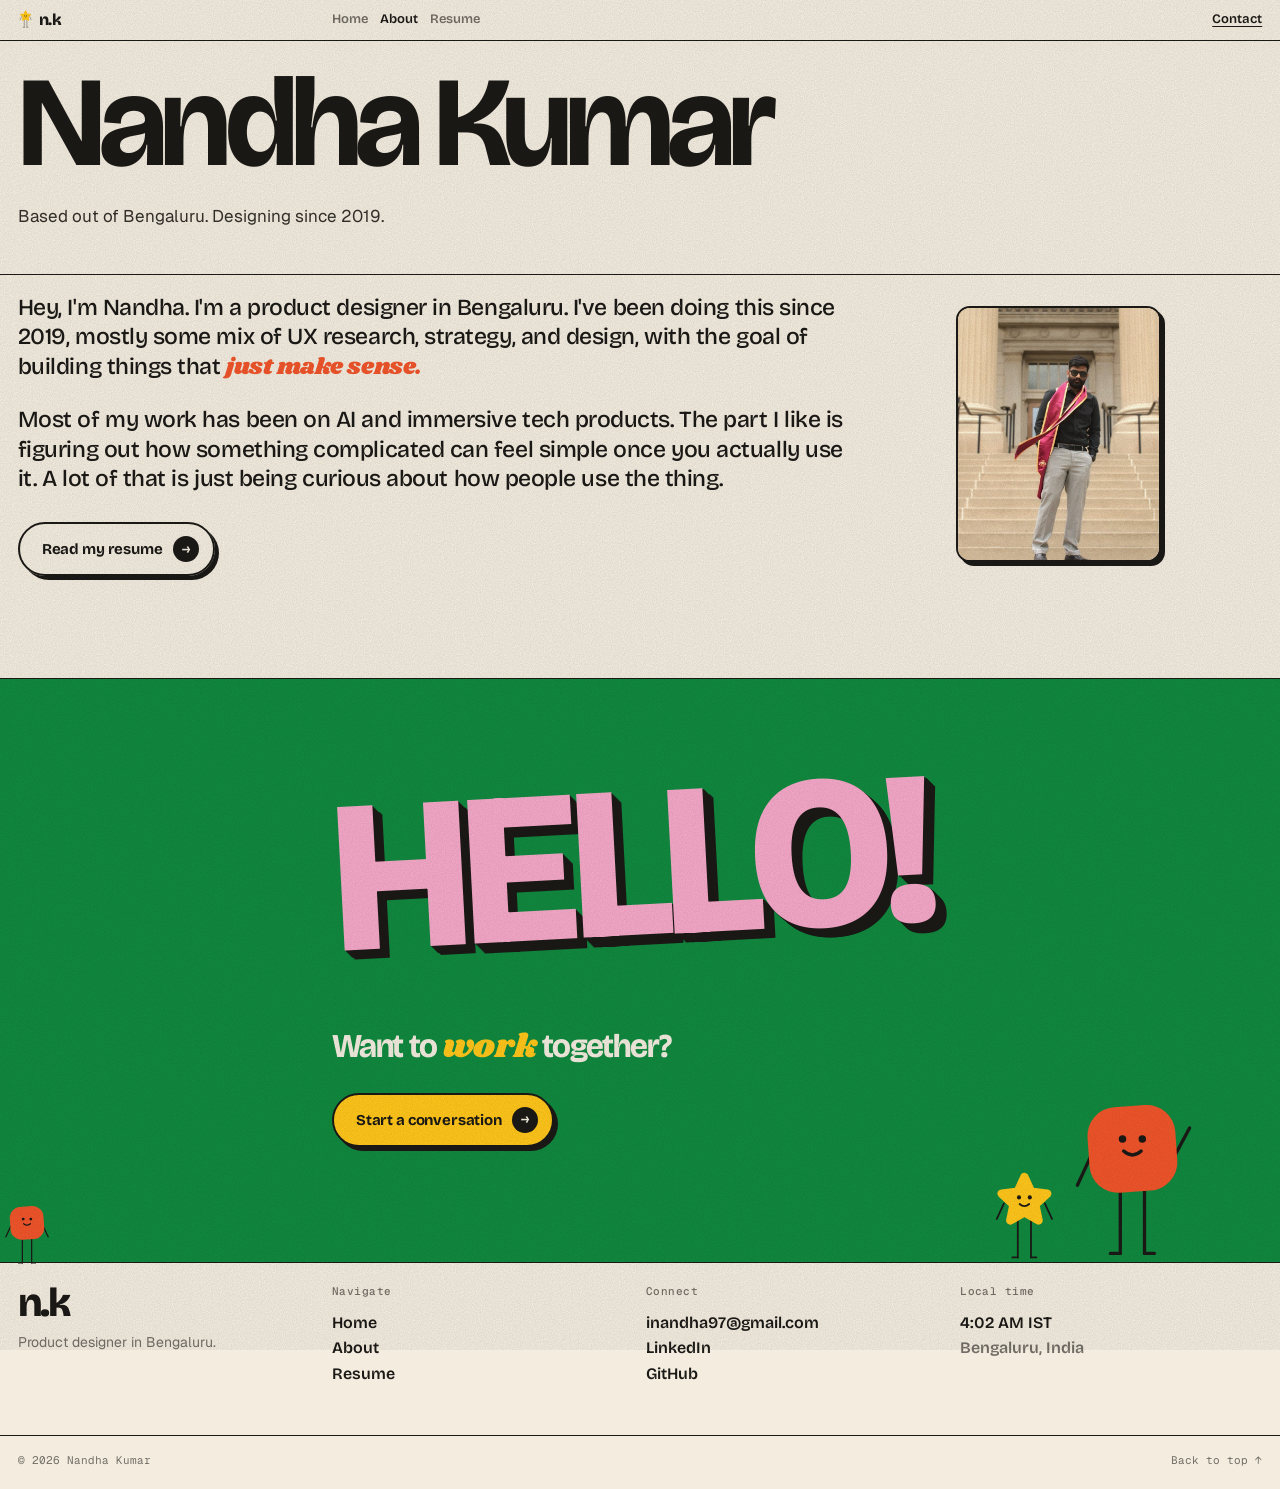
==== commit b6b57244: "Move to Bengaluru, drop work page, refresh about/resume and case studies - Relocate copy and live cl" ====
--- a/about.html
+++ b/about.html
@@ -4,7 +4,7 @@
     <meta charset="UTF-8">
     <meta name="viewport" content="width=device-width, initial-scale=1.0, viewport-fit=cover">
     <title>About · Nandha Kumar</title>
-    <meta name="description" content="About Nandha Kumar, a product designer in the San Francisco Bay Area working on AI and immersive tech products since 2019.">
+    <meta name="description" content="About Nandha Kumar, a product designer in Bengaluru working on AI and immersive tech products since 2019.">
     <link rel="icon" href="Images/Dark.png" media="(prefers-color-scheme: light)">
     <link rel="icon" href="Images/Light.png" media="(prefers-color-scheme: dark)">
 
@@ -22,7 +22,7 @@
         <div class="nav__inner">
             <a href="index.html" class="nav__logo" aria-label="Nandha Kumar, home"><span class="blob" data-blob="star" data-color="#FFC61A"></span>n.k</a>
             <nav class="nav__links" aria-label="Primary">
-                <a href="work.html">Work</a>
+                <a href="index.html">Home</a>
                 <a href="about.html" aria-current="page">About</a>
                 <a href="resume.html">Resume</a>
             </nav>
@@ -31,78 +31,34 @@
     </header>
 
     <main>
-        <section class="v-wrap v-grid ph">
-            <div class="ph__rail">
-                <span class="eyebrow">(01) About</span>
-                <span class="ui muted">Bay Area<br>Designing since 2019</span>
-            </div>
-            <div class="ph__main">
-                <h1 class="ph__title reveal">Designer, not <em>decorator.</em></h1>
-                <p class="ph__lede reveal">The best design gets out of the way. You only notice it when something hard finally feels easy.</p>
-                <span class="blob ph__blob" data-blob="bean" data-color="#2A5BD7" data-pose="wave" aria-hidden="true"></span>
-            </div>
+        <section class="v-wrap ph ph--name">
+            <h1 class="ph__title reveal">Nandha Kumar</h1>
+            <p class="ph__lede reveal">Based out of Bengaluru. Designing since 2019.</p>
         </section>
 
+        <!-- Bio -->
         <section class="sec about-v">
             <div class="v-wrap v-grid">
-                <div class="about-v__photos reveal" aria-label="Photos of Nandha">
-                    <figure><img src="Images/about-photo.png" alt="Nandha Kumar" loading="lazy"></figure>
-                    <figure><img src="Images/About/nandha-1.jpg" alt="Nandha on a deck overlooking the water" loading="lazy"></figure>
-                    <figure><img src="Images/About/nandha-3.jpg" alt="Nandha at Lake Tahoe" loading="lazy"></figure>
-                    <figure><img src="Images/About/nandha-2.jpg" alt="Nandha on a balcony at dusk" loading="lazy"></figure>
-                    <figure><img src="Images/About/nandha-4.jpg" alt="Nandha at a hilltop overlook" loading="lazy"></figure>
+                <div class="about-v__body reveal">
+                    <p>Hey, I'm Nandha. I'm a product designer in Bengaluru. I've been doing this since 2019, mostly some mix of UX research, strategy, and design, with the goal of building things that <em>just make sense.</em></p>
+                    <p>Most of my work has been on AI and immersive tech products. The part I like is figuring out how something complicated can feel simple once you actually use it. A lot of that is just being curious about how people use the thing.</p>
+                    <div class="ph-actions">
+                        <a class="btn btn--ghost" href="resume.html">Read my resume <span class="btn__chip" aria-hidden="true">→</span></a>
+                    </div>
                 </div>
-
-                <div class="about-v__body reveal">
-                    <p>Hey, I'm Nandha. I'm a product designer in the Bay Area. I've been doing this since 2019, mostly some mix of UX research, strategy, and design, with the goal of building things that <em>just make sense.</em></p>
-                    <p>Most of my work has been on AI and immersive tech products. The part I like is figuring out how something complicated can feel simple once you actually use it. A lot of that is just being curious about how people use the thing.</p>
-                    <p>Outside of work, I'm usually behind a camera or watching a film I've already seen too many times. Both are good reminders that the story is what people remember.</p>
-
-                    <div class="ph-actions">
-                        <a class="btn btn--accent" href="mailto:inandha97@gmail.com">Email me <span class="btn__chip" aria-hidden="true">→</span></a>
-                        <a class="btn btn--ghost" href="resume.html">Resume <span class="btn__chip" aria-hidden="true">→</span></a>
-                    </div>
-
-                    <dl class="facts">
-                        <div><dt>Email</dt><dd><a href="mailto:inandha97@gmail.com">inandha97@gmail.com</a></dd></div>
-                        <div><dt>LinkedIn</dt><dd><a href="https://www.linkedin.com/in/nandhakumar-inandhan/" target="_blank" rel="noopener">/in/nandhakumar-inandhan</a></dd></div>
-                        <div><dt>Based in</dt><dd>San Francisco Bay Area</dd></div>
-                        <div><dt>Designing since</dt><dd>2019</dd></div>
-                    </dl>
-                </div>
-            </div>
-        </section>
-
-        <!-- How I work -->
-        <section class="sec cast">
-            <div class="v-wrap v-grid sec__head">
-                <span class="eyebrow sec__label reveal">(02) How I work</span>
-                <h2 class="sec__title reveal">Three designers, <em>one</em> person.</h2>
-            </div>
-            <div class="v-wrap v-grid">
-                <div class="cast__grid">
-                    <article class="cast__card reveal">
-                        <h3 class="cast__name">The Curious One</h3>
-                        <div class="cast__stage"><span class="blob" data-blob="bean" data-color="#2A5BD7" data-pose="wave"></span></div>
-                        <p>Starts with people. <strong>Interviewed 22 farmers</strong> before touching John Deere's in-cab display.</p>
-                    </article>
-                    <article class="cast__card reveal">
-                        <h3 class="cast__name">The Tidy One</h3>
-                        <div class="cast__stage"><span class="blob" data-blob="ball" data-color="#F0552B"></span></div>
-                        <p>Builds systems that hold. Café Cal's motion ships on <strong>iOS and Android from one token file</strong>.</p>
-                    </article>
-                    <article class="cast__card reveal">
-                        <h3 class="cast__name">The Builder</h3>
-                        <div class="cast__stage"><span class="blob" data-blob="star" data-color="#FFC61A" data-pose="walk"></span></div>
-                        <p>Ships the thing. Velotic: <strong>three platforms, ~150k lines, three months</strong>, solo.</p>
-                    </article>
-                </div>
+                <figure class="about-v__portrait reveal" data-cycle="1000">
+                    <img class="no-zoom is-active" src="Images/about-photo.png" alt="Nandha Kumar">
+                    <img class="no-zoom" src="Images/About/Nandha.jpg" alt="" aria-hidden="true">
+                    <img class="no-zoom" src="Images/About/nandha-4.jpg" alt="" aria-hidden="true">
+                    <img class="no-zoom" src="Images/About/nandha-1.jpg" alt="" aria-hidden="true">
+                    <img class="no-zoom" src="Images/About/nandha-2.jpg" alt="" aria-hidden="true">
+                    <img class="no-zoom" src="Images/About/nandha-3.jpg" alt="" aria-hidden="true">
+                </figure>
             </div>
         </section>
 
         <section class="shout">
             <div class="v-wrap v-grid">
-                <span class="eyebrow shout__label">(03) Let's talk</span>
                 <div class="shout__body">
                     <p class="shout__big extrude" aria-hidden="true">HELLO!</p>
                     <h2 class="shout__line">Want to <em>work</em> together?</h2>
@@ -119,11 +75,11 @@
         <div class="v-wrap v-grid footer__grid">
             <div class="footer__brand">
                 <div class="footer__mark">n.k</div>
-                <p>Product designer in San Francisco.</p>
+                <p>Product designer in Bengaluru.</p>
             </div>
             <div class="footer__col">
                 <h4>Navigate</h4>
-                <a href="work.html">Work</a>
+                <a href="index.html">Home</a>
                 <a href="about.html">About</a>
                 <a href="resume.html">Resume</a>
             </div>
@@ -136,7 +92,7 @@
             <div class="footer__col">
                 <h4>Local time</h4>
                 <p data-clock>—</p>
-                <p class="muted">San Francisco, CA</p>
+                <p class="muted">Bengaluru, India</p>
             </div>
         </div>
         <div class="v-wrap footer__legal">
--- a/site.css
+++ b/site.css
@@ -3030,6 +3030,8 @@
 }
 .ph__lede { max-width: 52ch; font-size: clamp(17px, 1.3vw, 20px); line-height: 1.5; color: var(--ink-2); }
 .ph__blob { position: absolute; right: 0; bottom: calc(-1 * clamp(40px, 6vw, 96px) - 1px); width: clamp(70px, 8vw, 128px); }
+.ph--name { padding-bottom: clamp(28px, 3.5vw, 48px); }
+.ph--name .ph__lede { margin: 0; }
 .ph-actions { display: flex; gap: 14px; flex-wrap: wrap; margin-top: 28px; }
 
 /* Work page — cards grid */
@@ -3045,15 +3047,48 @@
 .cards .gal__blurb { padding: 0 14px 16px; font-size: 14px; line-height: 1.5; }
 
 /* About */
-.about-v { padding: clamp(40px, 6vw, 96px) 0 clamp(56px, 8vw, 128px); }
-.about-v__photos {
-  grid-column: 1 / 6;
-  display: grid;
-  grid-template-columns: repeat(2, minmax(0, 1fr));
+.about-v { padding: 18px 0 clamp(56px, 8vw, 128px); }
+.about-v .sec__label { grid-column: 1 / 4; }
+.about-v .v-grid { align-items: center; }
+.about-v__body { grid-column: 1 / 9; }
+.about-v__body > p {
+  font-family: var(--font-display);
+  font-weight: 500;
+  font-size: clamp(20px, 1.8vw, 28px);
+  line-height: 1.28;
+  letter-spacing: -0.02em;
+  margin-bottom: 1em;
+}
+.about-v__body > p em { font-family: var(--font-fun); font-style: normal; font-weight: 400; color: var(--accent); }
+.about-v__portrait {
+  grid-column: 9 / 13;
+  justify-self: center;
+  width: clamp(180px, 16vw, 260px);
+  position: relative;
+  border: 2px solid var(--ink);
+  border-radius: 14px;
+  overflow: hidden;
+  box-shadow: var(--pop);
+  background: var(--bg-card);
+  aspect-ratio: 4 / 5;
+  transform: rotate(2deg);
+  transition: transform 0.4s var(--bounce);
+}
+.about-v__portrait:hover { transform: rotate(0) scale(1.02); }
+.about-v__portrait img { position: absolute; inset: 0; width: 100%; height: 100%; object-fit: cover; opacity: 0; transition: opacity 0.35s ease; }
+.about-v__portrait img.is-active { opacity: 1; }
+
+.about-off { padding-bottom: clamp(56px, 8vw, 128px); }
+.about-off__head { grid-column: 4 / 13; }
+.about-off__head .sec__title { max-width: 14ch; }
+.about-off__lede { margin-top: 24px; max-width: 46ch; font-size: clamp(17px, 1.3vw, 20px); line-height: 1.5; color: var(--ink-2); }
+.about-off__photos {
+  grid-column: 4 / 13;
+  display: grid;
+  grid-template-columns: repeat(4, minmax(0, 1fr));
   gap: var(--gutter);
-  align-content: start;
-}
-.about-v__photos figure {
+}
+.about-off__photos figure {
   border: 2px solid var(--ink);
   border-radius: 14px;
   overflow: hidden;
@@ -3062,39 +3097,83 @@
   aspect-ratio: 4 / 5;
   transition: transform 0.4s var(--bounce);
 }
-.about-v__photos figure:first-child { grid-column: 1 / -1; aspect-ratio: 5 / 4; }
-.about-v__photos figure:nth-child(2) { transform: rotate(-2deg); }
-.about-v__photos figure:nth-child(3) { transform: rotate(2deg); }
-.about-v__photos figure:nth-child(4) { transform: rotate(1.5deg); }
-.about-v__photos figure:nth-child(5) { transform: rotate(-1.5deg); }
-.about-v__photos figure:hover { transform: rotate(0) scale(1.02); }
-.about-v__photos img { width: 100%; height: 100%; object-fit: cover; }
-.about-v__body { grid-column: 7 / 13; }
-.about-v__body > p {
-  font-family: var(--font-display);
-  font-weight: 500;
-  font-size: clamp(20px, 1.8vw, 28px);
-  line-height: 1.28;
-  letter-spacing: -0.02em;
-  margin-bottom: 1em;
-}
-.about-v__body > p em { font-family: var(--font-fun); font-style: normal; font-weight: 400; color: var(--accent); }
-.facts { margin-top: 40px; border-top: 1px solid var(--line); }
-.facts > div {
-  display: grid;
-  grid-template-columns: 1fr 2fr;
-  gap: var(--gutter);
-  padding: 14px 0;
-  border-bottom: 1px solid var(--line);
-}
-.facts dt { font-family: var(--font-mono); font-size: 12px; color: var(--muted); padding-top: 3px; }
-.facts dd { font-family: var(--font-display); font-weight: 600; font-size: 16px; }
-.facts a:hover { color: var(--accent); }
+.about-off__photos figure:nth-child(1) { transform: rotate(-2deg); }
+.about-off__photos figure:nth-child(2) { transform: rotate(1.5deg); }
+.about-off__photos figure:nth-child(3) { transform: rotate(-1deg); }
+.about-off__photos figure:nth-child(4) { transform: rotate(2deg); }
+.about-off__photos figure:hover { transform: rotate(0) scale(1.02); }
+.about-off__photos img { width: 100%; height: 100%; object-fit: cover; }
 
 /* Resume */
-.resume-view { padding: clamp(40px, 5vw, 72px) 0 var(--s-16); border-top: 1px solid var(--line); }
-.resume-page { border: 2px solid var(--ink); box-shadow: var(--pop-lg); border-radius: 10px; }
-.resume-sheet__status { border: 2px dashed var(--ink); }
+.rz-head__row { display: grid; grid-template-columns: minmax(0, 1.4fr) minmax(0, 1fr); gap: clamp(24px, 5vw, 96px); align-items: start; }
+.rz-head .ph__lede { max-width: 48ch; }
+.rz-contact { display: grid; border-top: 1px solid var(--hairline); }
+.rz-contact > div { display: flex; justify-content: space-between; gap: 16px; padding: 10px 0; border-bottom: 1px solid var(--hairline); }
+.rz-contact dt { font-family: var(--font-mono); font-size: 11px; letter-spacing: 0.16em; text-transform: uppercase; color: var(--muted-2); }
+.rz-contact dd { font-size: 15px; text-align: right; }
+.rz-contact a:hover { color: var(--accent); }
+
+.rz-stats { padding-bottom: clamp(40px, 5vw, 72px); }
+.rz-stats__list {
+  list-style: none;
+  display: grid;
+  grid-template-columns: repeat(4, minmax(0, 1fr));
+  background: var(--ink);
+  color: var(--bg);
+  border-radius: var(--radius-m);
+  box-shadow: var(--pop-lg);
+  padding: clamp(20px, 2.4vw, 36px);
+  gap: clamp(16px, 2vw, 32px);
+}
+.rz-stats__list li { display: grid; gap: 6px; align-content: start; padding-left: clamp(16px, 2vw, 32px); border-left: 1px solid rgba(243, 236, 223, 0.2); }
+.rz-stats__list li:first-child { padding-left: 0; border-left: 0; }
+.rz-stats__list strong { font-family: var(--font-display); font-weight: 700; font-size: clamp(32px, 3.6vw, 56px); line-height: 1; letter-spacing: -0.04em; }
+.rz-stats__list .eyebrow { color: var(--sun); }
+.rz-stats__list p { font-size: 14px; line-height: 1.45; opacity: 0.75; }
+
+.rz-label { display: grid; gap: 14px; align-content: start; }
+.rz-col { grid-column: 4 / 13; }
+.rz-job { display: grid; grid-template-columns: 160px minmax(0, 1fr); gap: var(--gutter); padding: 28px 0; border-top: 1px solid var(--hairline); }
+.rz-job:first-child { padding-top: 0; border-top: 0; }
+.rz-job__when { font-family: var(--font-mono); font-size: 12px; letter-spacing: 0.08em; text-transform: uppercase; color: var(--accent); padding-top: 8px; }
+.rz-job__title { font-family: var(--font-display); font-weight: 700; font-size: clamp(22px, 2vw, 30px); letter-spacing: -0.03em; line-height: 1.15; margin-bottom: 6px; }
+.rz-job__title em { font-weight: 400; font-style: italic; color: var(--ink-2); }
+.rz-job__title a { text-decoration: underline; text-decoration-thickness: 2px; text-underline-offset: 4px; text-decoration-color: var(--accent); }
+.rz-job__title a:hover { color: var(--accent); }
+.rz-list { list-style: none; display: grid; gap: 10px; margin-top: 16px; max-width: 70ch; }
+.rz-list li { position: relative; padding-left: 26px; font-size: 16px; line-height: 1.55; color: var(--ink-2); }
+.rz-list li::before { content: '—'; position: absolute; left: 0; color: var(--accent); }
+
+.rz-builds { display: grid; grid-template-columns: repeat(2, minmax(0, 1fr)); gap: var(--gutter); }
+.rz-build {
+  display: grid; gap: 8px; align-content: start;
+  background: var(--bg-card);
+  border: 2px solid var(--ink);
+  border-radius: 14px;
+  box-shadow: var(--pop);
+  padding: 22px 24px 26px;
+  transition: transform 0.4s var(--bounce);
+}
+.rz-build:nth-child(1) { background: var(--tint-velotic); }
+.rz-build:hover { transform: translateY(-4px) rotate(-0.6deg); }
+.rz-build__name { font-family: var(--font-display); font-weight: 800; font-size: clamp(26px, 2.4vw, 36px); letter-spacing: -0.04em; line-height: 1; }
+.rz-build p { margin-top: 6px; font-size: 15px; line-height: 1.55; color: var(--ink-2); }
+
+.rz-craft { display: grid; grid-template-columns: repeat(3, minmax(0, 1fr)); gap: var(--gutter); }
+.rz-craft p { margin-top: 10px; font-size: 16px; line-height: 1.6; color: var(--ink-2); }
+.rz-edu .eyebrow { margin-top: 4px; }
+.rz-tools { list-style: none; display: flex; flex-wrap: wrap; gap: 10px; }
+.rz-tools li { border: 2px solid var(--ink); border-radius: 999px; padding: 6px 14px; font-size: 14px; font-weight: 500; background: var(--bg-card); }
+.rz-last { padding-bottom: clamp(24px, 4vw, 56px); }
+
+@media (max-width: 900px) {
+  .rz-head__row, .rz-builds, .rz-craft { grid-template-columns: minmax(0, 1fr); }
+  .rz-stats__list { grid-template-columns: repeat(2, minmax(0, 1fr)); }
+  .rz-stats__list li:nth-child(3) { padding-left: 0; border-left: 0; }
+  .rz-col { grid-column: 1 / -1; margin-top: 18px; }
+  .rz-job { grid-template-columns: minmax(0, 1fr); gap: 6px; }
+  .rz-job__when { padding-top: 0; }
+}
 
 /* =========================================================
    Footer
@@ -3255,13 +3334,15 @@
 
   .sec__label, .sec__title,
   .ph__rail, .ph__main,
-  .about-v__photos, .about-v__body,
+  .about-v .sec__label, .about-v__body, .about-off__head, .about-off__photos,
   .shout__label, .shout__body,
   .footer__brand, .footer__col, .footer__col:first-of-type { grid-column: 1 / -1; }
   .sec__title { margin-top: 18px; }
   .ph__main { border-left: 0; padding-left: 0; margin-top: 18px; }
   .ph__rail { grid-template-columns: 1fr 1fr; }
-  .about-v__body { margin-top: 48px; }
+  .about-v__body { margin-top: 18px; }
+  .about-v__portrait { grid-column: 1 / -1; justify-self: start; width: min(240px, 60%); margin-top: 32px; }
+  .about-off__photos { grid-template-columns: repeat(2, minmax(0, 1fr)); }
   .shout__body { margin-top: 24px; }
   .shout .blob--a { width: 84px; right: 12px; }
   .shout .blob--b { width: 52px; right: 100px; }
@@ -3348,6 +3429,24 @@
 }
 .t-ui.is-muted { color: var(--muted); }
 a.t-ui:hover { color: var(--accent); }
+
+/* External-link arrow — marks rail links as clickable */
+.ext-icon {
+  display: inline-block;
+  width: 0.62em;
+  height: 0.62em;
+  margin-left: 0.3em;
+  vertical-align: 0.08em;
+  transition: transform 0.3s var(--bounce);
+}
+a:hover .ext-icon { transform: translate(2px, -2px); }
+.sr-only {
+  position: absolute;
+  width: 1px; height: 1px;
+  overflow: hidden;
+  clip: rect(0 0 0 0);
+  white-space: nowrap;
+}
 
 /* Portrait — cycles with an RGB channel split on each swap */
 .jh__portrait {
@@ -3510,3 +3609,26 @@
   .jh-m--bottom { bottom: 0; padding-bottom: max(16px, env(safe-area-inset-bottom)); }
   .jh-m--bottom p { width: 75%; font-size: 12px; line-height: 1.35; }
 }
+
+/* Alternating text / video rows (XR Labs designed solution) */
+.cs-alt {
+  display: grid;
+  grid-template-columns: minmax(0, 5fr) minmax(0, 7fr);
+  gap: var(--s-8);
+  align-items: center;
+  margin: var(--s-10, 80px) 0;
+}
+.cs-alt--flip { grid-template-columns: minmax(0, 7fr) minmax(0, 5fr); }
+.cs-alt--flip .cs-alt__text { order: 2; }
+.cs-alt--flip .cs-alt__media { order: 1; }
+.cs-alt__text .cs-h3 { margin-top: 0; }
+.cs-alt__text .cs-prose p:last-child { margin-bottom: 0; }
+.cs-alt__media .cs-figure { margin: 0; }
+@media (max-width: 900px) {
+  .cs-alt, .cs-alt--flip { grid-template-columns: 1fr; gap: var(--s-5, 24px); margin: var(--s-8) 0; }
+  .cs-alt--flip .cs-alt__text, .cs-alt--flip .cs-alt__media { order: 0; }
+}
+.cs-alt--tight { margin-top: var(--s-6); }
+.cs-alt__text > .cs-decision:first-child { margin-top: 0; }
+.cs-alt__text > .cs-decision:last-child { margin-bottom: 0; }
+.cs-alt__text > .issue:last-child { margin-bottom: 0; }
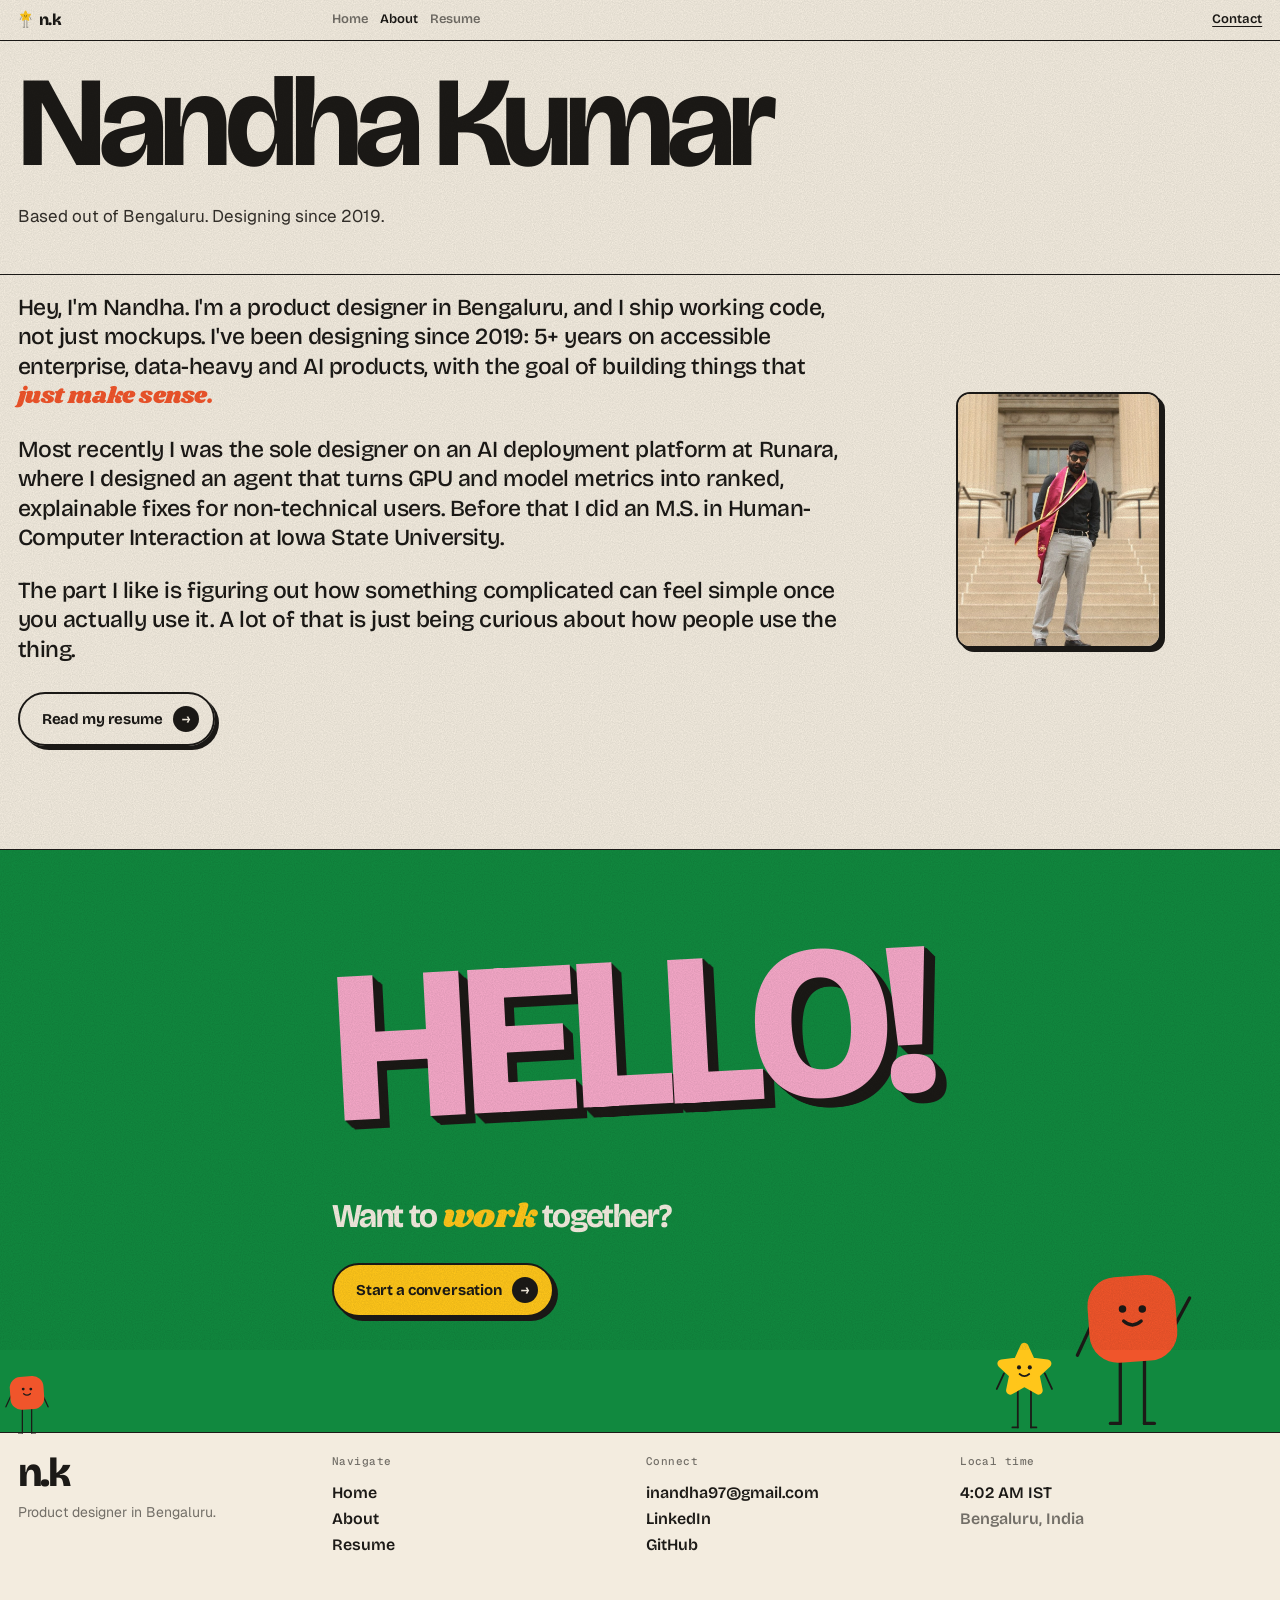
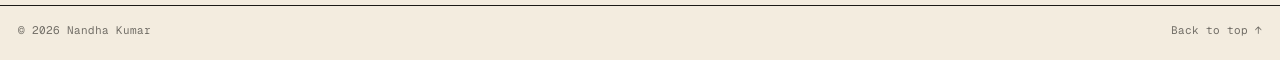
==== commit a91142da: "About: bio in line with the resume summary, and alt text on every photo The bio now covers shipping " ====
--- a/about.html
+++ b/about.html
@@ -4,7 +4,7 @@
     <meta charset="UTF-8">
     <meta name="viewport" content="width=device-width, initial-scale=1.0, viewport-fit=cover">
     <title>About · Nandha Kumar</title>
-    <meta name="description" content="About Nandha Kumar, a product designer in Bengaluru working on AI and immersive tech products since 2019.">
+    <meta name="description" content="About Nandha Kumar, a product designer in Bengaluru who ships working code. 5+ years on accessible enterprise, data-heavy and AI products, designing since 2019.">
     <link rel="icon" href="Images/Dark.png" media="(prefers-color-scheme: light)">
     <link rel="icon" href="Images/Light.png" media="(prefers-color-scheme: dark)">
 
@@ -12,7 +12,7 @@
     <link rel="preconnect" href="https://fonts.gstatic.com" crossorigin>
     <link href="https://fonts.googleapis.com/css2?family=Bricolage+Grotesque:opsz,wght@12..96,400..800&family=Geist:wght@400;500;600&family=Geist+Mono:wght@400;500&family=Shrikhand&display=swap" rel="stylesheet">
 
-    <link rel="stylesheet" href="site.css">
+    <link rel="stylesheet" href="site.css?v=20261012">
     <meta name="theme-color" content="#F3ECDF">
 </head>
 <body id="top">
@@ -21,12 +21,13 @@
     <header class="nav">
         <div class="nav__inner">
             <a href="index.html" class="nav__logo" aria-label="Nandha Kumar, home"><span class="blob" data-blob="star" data-color="#FFC61A"></span>n.k</a>
-            <nav class="nav__links" aria-label="Primary">
+            <nav class="nav__links" id="primary-nav" aria-label="Primary">
                 <a href="index.html">Home</a>
                 <a href="about.html" aria-current="page">About</a>
                 <a href="resume.html">Resume</a>
             </nav>
             <a class="nav__cta" href="mailto:inandha97@gmail.com">Contact</a>
+            <button class="nav__burger" type="button" aria-label="Menu" aria-expanded="false" aria-controls="primary-nav"><span></span></button>
         </div>
     </header>
 
@@ -40,19 +41,20 @@
         <section class="sec about-v">
             <div class="v-wrap v-grid">
                 <div class="about-v__body reveal">
-                    <p>Hey, I'm Nandha. I'm a product designer in Bengaluru. I've been doing this since 2019, mostly some mix of UX research, strategy, and design, with the goal of building things that <em>just make sense.</em></p>
-                    <p>Most of my work has been on AI and immersive tech products. The part I like is figuring out how something complicated can feel simple once you actually use it. A lot of that is just being curious about how people use the thing.</p>
+                    <p>Hey, I'm Nandha. I'm a product designer in Bengaluru, and I ship working code, not just mockups. I've been designing since 2019: 5+ years on accessible enterprise, data-heavy and AI products, with the goal of building things that <em>just make sense.</em></p>
+                    <p>Most recently I was the sole designer on an AI deployment platform at Runara, where I designed an agent that turns GPU and model metrics into ranked, explainable fixes for non-technical users. Before that I did an M.S. in Human-Computer Interaction at Iowa State University.</p>
+                    <p>The part I like is figuring out how something complicated can feel simple once you actually use it. A lot of that is just being curious about how people use the thing.</p>
                     <div class="ph-actions">
                         <a class="btn btn--ghost" href="resume.html">Read my resume <span class="btn__chip" aria-hidden="true">→</span></a>
                     </div>
                 </div>
                 <figure class="about-v__portrait reveal" data-cycle="1000">
-                    <img class="no-zoom is-active" src="Images/about-photo.png" alt="Nandha Kumar">
-                    <img class="no-zoom" src="Images/About/Nandha.jpg" alt="" aria-hidden="true">
-                    <img class="no-zoom" src="Images/About/nandha-4.jpg" alt="" aria-hidden="true">
-                    <img class="no-zoom" src="Images/About/nandha-1.jpg" alt="" aria-hidden="true">
-                    <img class="no-zoom" src="Images/About/nandha-2.jpg" alt="" aria-hidden="true">
-                    <img class="no-zoom" src="Images/About/nandha-3.jpg" alt="" aria-hidden="true">
+                    <img class="no-zoom is-active" src="Images/about-photo.png" alt="Nandha Kumar, portrait, seen through a glass window on a city street">
+                    <img class="no-zoom" src="Images/About/Nandha.jpg" alt="Nandha Kumar in a graduation stole on the steps of a university building" aria-hidden="true">
+                    <img class="no-zoom" src="Images/About/nandha-4.jpg" alt="Nandha Kumar from behind, looking out over a green valley through trees" aria-hidden="true">
+                    <img class="no-zoom" src="Images/About/nandha-1.jpg" alt="Nandha Kumar in headphones, with a lake behind" aria-hidden="true">
+                    <img class="no-zoom" src="Images/About/nandha-2.jpg" alt="Nandha Kumar on a balcony at dusk" aria-hidden="true">
+                    <img class="no-zoom" src="Images/About/nandha-3.jpg" alt="Nandha Kumar on a sandy lakeside beach" aria-hidden="true">
                 </figure>
             </div>
         </section>
@@ -101,7 +103,7 @@
         </div>
     </footer>
 
-    <script src="blobs.js" defer></script>
-    <script src="site.js" defer></script>
+    <script src="blobs.js?v=20261001" defer></script>
+    <script src="site.js?v=20261008" defer></script>
 </body>
 </html>
--- a/site.css
+++ b/site.css
@@ -2411,8 +2411,10 @@
 .mo-dock .mo-seg { box-shadow: none; padding: 0; }
 .mo-dock .mo-seg button { padding: 7px 9px; }
 @media (max-width: 720px) {
-  .mo-dock { left: 12px; right: 12px; bottom: 12px; justify-content: space-between; gap: var(--s-2); padding: 6px 8px 6px 12px; }
+  .mo-dock { left: 12px; right: 12px; bottom: max(12px, env(safe-area-inset-bottom)); justify-content: space-between; gap: var(--s-2); padding: 6px 8px 6px 12px; }
   .mo-dock__label--hide { display: none; }
+  /* Room under the footer so the dock never sits on the footer links */
+  [data-motion-page] .footer__legal { padding-bottom: calc(60px + env(safe-area-inset-bottom)); }
 }
 
 /* ---- 1. Splash ---- */
@@ -2775,9 +2777,73 @@
   text-decoration-thickness: 1px;
 }
 .nav__cta:hover { color: var(--accent); }
+.nav__burger { display: none; }
+
+/* Phones: links and Contact fold into a hamburger panel under the bar */
 @media (max-width: 900px) {
-  .nav__inner { display: flex; justify-content: space-between; position: relative; }
-  .nav__links { position: absolute; left: 50%; transform: translateX(-50%); }
+  .nav__inner { display: flex; flex-wrap: wrap; justify-content: space-between; position: relative; }
+  .nav__logo { padding: 14px 6px; margin: -14px -6px; }
+  .nav__burger {
+    order: 1;
+    display: inline-flex;
+    align-items: center;
+    justify-content: center;
+    width: 44px;
+    height: 44px;
+    margin: -14px -12px -14px 0;
+    padding: 0;
+    background: none;
+    border: 0;
+    border-radius: 10px;
+    color: var(--ink);
+    cursor: pointer;
+  }
+  .nav__burger:focus-visible { outline: 2px solid var(--ink); outline-offset: -4px; }
+  .nav__burger span,
+  .nav__burger span::before,
+  .nav__burger span::after {
+    display: block;
+    width: 20px;
+    height: 2px;
+    background: currentColor;
+    border-radius: 2px;
+    transition: transform 0.25s var(--ease), top 0.25s var(--ease), background 0.15s;
+  }
+  .nav__burger span { position: relative; }
+  .nav__burger span::before, .nav__burger span::after { content: ''; position: absolute; left: 0; }
+  .nav__burger span::before { top: -6px; }
+  .nav__burger span::after { top: 6px; }
+  .nav.is-open .nav__burger span { background: transparent; }
+  .nav.is-open .nav__burger span::before { top: 0; transform: rotate(45deg); }
+  .nav.is-open .nav__burger span::after { top: 0; transform: rotate(-45deg); }
+
+  .nav__links, .nav__cta { display: none; }
+  .nav.is-open .nav__links {
+    order: 2;
+    display: flex;
+    flex-direction: column;
+    gap: 0;
+    width: 100%;
+    margin-top: 14px;
+    padding-top: 6px;
+    border-top: 1px solid var(--line);
+  }
+  .nav.is-open .nav__links a,
+  .nav.is-open .nav__cta {
+    display: block;
+    width: 100%;
+    padding: 14px 0;
+    font-size: 24px;
+    line-height: 1.1;
+    letter-spacing: -0.02em;
+  }
+  .nav.is-open .nav__cta {
+    order: 3;
+    justify-self: auto;
+    text-decoration: none;
+    color: var(--accent);
+    padding-bottom: 4px;
+  }
 }
 
 /* =========================================================
@@ -3162,8 +3228,13 @@
 .rz-craft { display: grid; grid-template-columns: repeat(3, minmax(0, 1fr)); gap: var(--gutter); }
 .rz-craft p { margin-top: 10px; font-size: 16px; line-height: 1.6; color: var(--ink-2); }
 .rz-edu .eyebrow { margin-top: 4px; }
+.rz-edu .eyebrow + .rz-job__title { margin-top: 24px; }
 .rz-tools { list-style: none; display: flex; flex-wrap: wrap; gap: 10px; }
 .rz-tools li { border: 2px solid var(--ink); border-radius: 999px; padding: 6px 14px; font-size: 14px; font-weight: 500; background: var(--bg-card); }
+.rz-skills { display: grid; gap: 24px; }
+.rz-skills .eyebrow { display: block; margin-bottom: 10px; }
+.rz-list a { text-decoration: underline; text-decoration-thickness: 1.5px; text-underline-offset: 3px; text-decoration-color: var(--accent); }
+.rz-list a:hover { color: var(--accent); }
 .rz-last { padding-bottom: clamp(24px, 4vw, 56px); }
 
 @media (max-width: 900px) {
@@ -3430,6 +3501,24 @@
 .t-ui.is-muted { color: var(--muted); }
 a.t-ui:hover { color: var(--accent); }
 
+/* Primary CTA — filled pill on the project rail */
+.jh__cta { flex-shrink: 0; }
+.mask.jh__cta > span {
+  display: inline-flex;
+  align-items: center;
+  padding: 0.7em 1.15em;
+  border-radius: var(--radius-l);
+  background: var(--ink);
+  color: var(--bg);
+  white-space: nowrap;
+  transition: transform 0.9s var(--ease), background 0.2s;
+  transition-delay: var(--d, 0s), 0s;
+}
+a.t-ui.jh__cta:hover { color: var(--bg); }
+.mask.jh__cta:hover > span { background: var(--accent); }
+.jh__cta:focus-visible { outline: none; }
+.mask.jh__cta:focus-visible > span { outline: 2px solid var(--bg); outline-offset: -4px; }
+
 /* External-link arrow — marks rail links as clickable */
 .ext-icon {
   display: inline-block;
@@ -3551,6 +3640,40 @@
 }
 .jh-plane[data-fit="contain"] img { object-fit: contain; padding: 10%; }
 .jh-stage.is-dragging .jh-plane { pointer-events: none; }
+
+/* Active project title — sits in the empty band above the small planes */
+.jh__title {
+  position: absolute;
+  top: var(--pad-y);
+  left: var(--title-x, 60%);
+  right: calc(var(--mx) + var(--u) * 90);
+  z-index: 2;
+  margin: 0;
+  font-family: var(--font-display);
+  font-weight: 700;
+  font-size: max(22px, calc(var(--u) * 44));
+  line-height: 1;
+  letter-spacing: -0.04em;
+  color: var(--ink);
+  text-wrap: balance;
+  pointer-events: none;
+}
+/* Company name, bottom-right of the active plane */
+.jh-plane__tag {
+  position: absolute;
+  right: calc(var(--u) * 16);
+  bottom: calc(var(--u) * 16);
+  padding: 4px 10px;
+  border-radius: 999px;
+  background: var(--bg);
+  color: var(--ink);
+  white-space: nowrap;
+  opacity: 0;
+  transform: translateY(6px);
+  transition: opacity 0.3s, transform 0.4s var(--ease);
+  pointer-events: none;
+}
+.jh-plane.is-active .jh-plane__tag { opacity: 1; transform: none; transition-delay: 0.15s; }
 
 /* "View Project" pill that follows the cursor */
 .jh-pill {
@@ -3577,37 +3700,70 @@
 .jh-pill__track span::after { content: ''; width: 5px; height: 5px; border-radius: 50%; background: currentColor; opacity: 0.35; margin: 0 8px; }
 @keyframes pill { from { transform: translateX(0); } to { transform: translateX(-50%); } }
 
-/* Mobile-only overlays (hidden on desktop) */
-.jh-m { display: none; }
-
 /* =========================================================
-   HOME — mobile: full-screen vertical carousel
+   HOME — phones: plain scrolling page (carousel is desktop-only)
    ========================================================= */
+.jh-mobile { display: none; }
+
 @media (max-width: 900px) {
-  .jh { position: fixed; inset: 0; min-height: 0; display: block; }
-  .jh .nav { position: absolute; top: 0; left: 0; right: 0; z-index: 4; background: transparent; }
-  .jh__half--top { display: none; }
-  .jh__half--bottom { position: absolute; inset: 0; display: block; padding: 0; }
-  .jh__half--bottom .jh__rail,
-  .jh__count { display: none; }
-  .jh__main--gal { position: absolute; inset: 0; border: 0; padding: 0; margin: 0; }
-  .jh-stage { touch-action: none; }
-  .jh-pill { display: none; }
-  .jh-m {
+  body.is-home { overflow: auto; height: auto; }
+  .jh { height: auto; min-height: 0; display: block; overflow: visible; }
+  .jh .nav { position: sticky; }
+  .jh__half--top, .jh__half--bottom { display: none; }
+
+  .jh-mobile { display: block; padding: 28px var(--mx) 56px; }
+  .jh-mobile__portrait {
+    display: block;
+    width: 64px;
+    height: 64px;
+    border-radius: 50%;
+    object-fit: cover;
+    margin-bottom: 20px;
+    filter: grayscale(1) contrast(1.08);
+  }
+  .jh-mobile__statement {
+    margin: 0 0 22px;
+    font-family: var(--font-display);
+    font-weight: 600;
+    font-size: clamp(26px, 7.2vw, 34px);
+    line-height: 1.08;
+    letter-spacing: -0.03em;
+  }
+  .jh-mobile__statement em { font-size: 0.94em; letter-spacing: -0.01em; }
+  .jh-mobile__meta {
     display: flex;
-    position: absolute;
-    left: 0; right: 0;
-    z-index: 4;
-    padding: 0 16px;
-    color: #fff;
-    mix-blend-mode: difference;
-    pointer-events: none;
+    justify-content: space-between;
+    gap: 16px;
+    padding: 16px 0;
+    border-top: 1px solid var(--line);
+    border-bottom: 1px solid var(--line);
   }
-  .jh-m--mid { top: 50%; transform: translateY(-50%); justify-content: space-between; align-items: center; gap: 16px; }
-  .jh-m__name { font-family: var(--font-display); font-weight: 700; font-size: 24px; line-height: 1; letter-spacing: -0.03em; }
-  .jh-m__link { pointer-events: auto; font-size: 14px; text-decoration: underline; text-underline-offset: 4px; flex: none; }
-  .jh-m--bottom { bottom: 0; padding-bottom: max(16px, env(safe-area-inset-bottom)); }
-  .jh-m--bottom p { width: 75%; font-size: 12px; line-height: 1.35; }
+  .jh-mobile__meta .t-ui { display: block; }
+  .jh-mobile__links { display: flex; flex-direction: column; align-items: flex-end; gap: 4px; }
+  .jh-mobile__links a { padding: 4px 0; }
+  .jh-mobile__head { display: flex; justify-content: space-between; margin: 36px 0 18px; }
+  .jh-mobile__list { list-style: none; margin: 0; padding: 0; display: grid; gap: 36px; }
+  .jh-mobile__card { display: block; color: inherit; text-decoration: none; }
+  .jh-mobile__img {
+    display: block;
+    aspect-ratio: 4 / 5;
+    overflow: hidden;
+    border-radius: 2px;
+    background: var(--c, var(--bg-grey));
+  }
+  .jh-mobile__img img { display: block; width: 100%; height: 100%; object-fit: cover; }
+  .jh-mobile__card[data-fit="contain"] .jh-mobile__img img { object-fit: contain; padding: 10%; }
+  .jh-mobile__client { display: flex; justify-content: space-between; margin-top: 12px; }
+  .jh-mobile__title {
+    display: block;
+    margin-top: 6px;
+    font-family: var(--font-display);
+    font-weight: 600;
+    font-size: 22px;
+    line-height: 1.12;
+    letter-spacing: -0.025em;
+  }
+  .jh-mobile__card:active .jh-mobile__title { color: var(--accent); }
 }
 
 /* Alternating text / video rows (XR Labs designed solution) */
@@ -3632,3 +3788,33 @@
 .cs-alt__text > .cs-decision:first-child { margin-top: 0; }
 .cs-alt__text > .cs-decision:last-child { margin-bottom: 0; }
 .cs-alt__text > .issue:last-child { margin-bottom: 0; }
+
+/* Intro text left, section heading right — columns match .cs-alt below */
+.cs-split-head {
+  display: grid;
+  grid-template-columns: minmax(0, 5fr) minmax(0, 7fr);
+  gap: var(--s-8);
+  align-items: end;
+}
+.cs-split-head .cs-section__head { grid-column: 2; grid-row: 1; margin-bottom: 0; }
+.cs-split-head .cs-prose { grid-column: 1; grid-row: 1; }
+.cs-split-head .cs-prose p:last-child { margin-bottom: 0; }
+@media (max-width: 900px) {
+  .cs-split-head { grid-template-columns: 1fr; gap: var(--s-5, 24px); }
+  .cs-split-head .cs-section__head,
+  .cs-split-head .cs-prose { grid-column: 1; grid-row: auto; }
+}
+
+/* =========================================================
+   [TODO] placeholders: loud on purpose, so none ship unnoticed
+   ========================================================= */
+mark.todo {
+  background: var(--sun);
+  color: var(--ink);
+  font-family: var(--font-mono);
+  font-size: 0.85em;
+  padding: 0 0.3em;
+  border-radius: 4px;
+  box-decoration-break: clone;
+  -webkit-box-decoration-break: clone;
+}
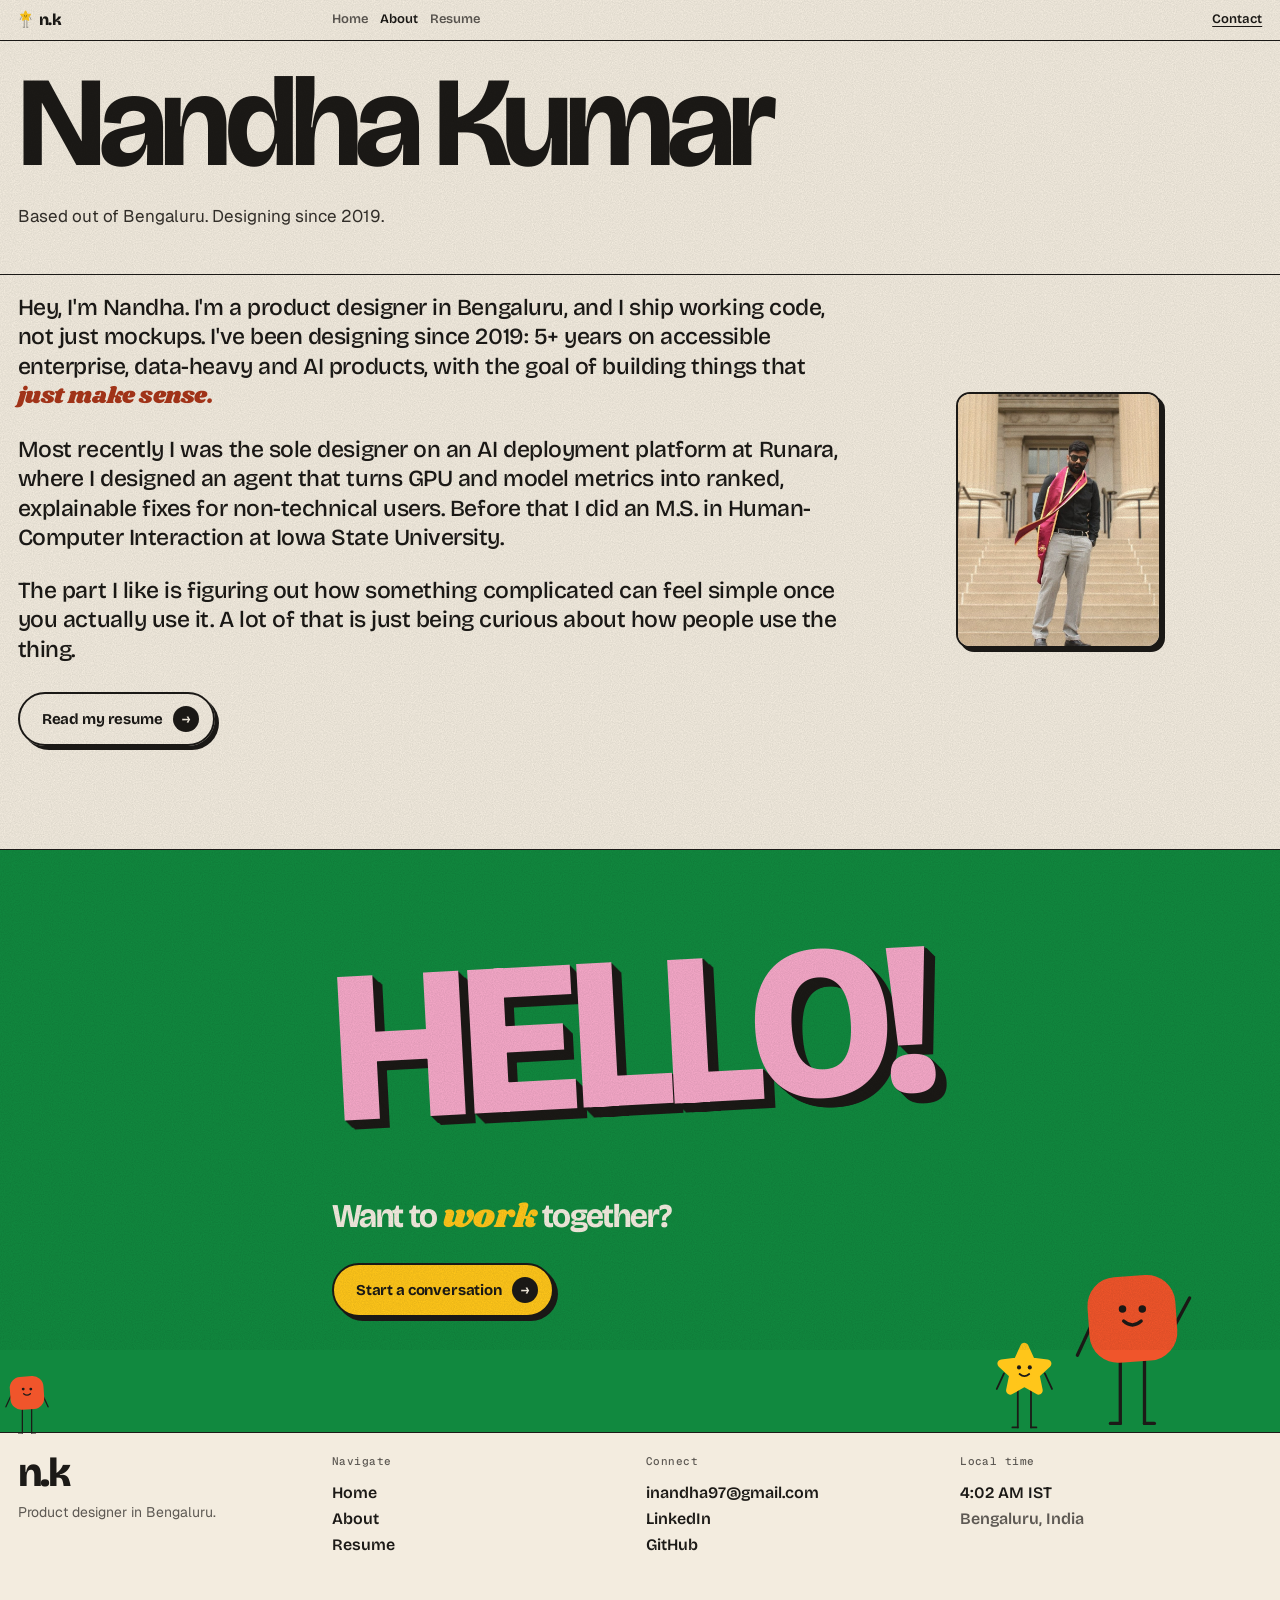
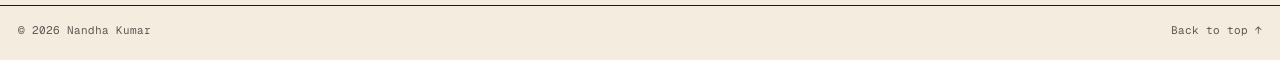
==== commit aa3a5bd3: "Polish: AA text contrast, clock fallback, alt text, home description - Text greys and tomato-as-text" ====
--- a/about.html
+++ b/about.html
@@ -93,7 +93,7 @@
             </div>
             <div class="footer__col">
                 <h4>Local time</h4>
-                <p data-clock>—</p>
+                <p data-clock>IST (UTC+5:30)</p>
                 <p class="muted">Bengaluru, India</p>
             </div>
         </div>
--- a/site.css
+++ b/site.css
@@ -14,8 +14,9 @@
   --bg-grey: #E3DFD7;
   --ink: #1C1A17;
   --ink-2: #34302B;
-  --muted: rgba(28, 26, 23, 0.6);
-  --muted-2: rgba(28, 26, 23, 0.46);
+  /* Text greys tuned to clear WCAG AA (4.5:1) on cream, cards and every case-study tint */
+  --muted: rgba(28, 26, 23, 0.7);
+  --muted-2: rgba(28, 26, 23, 0.64);
   --line: #1C1A17;
   --hairline: rgba(28, 26, 23, 0.16);
   --hairline-2: rgba(28, 26, 23, 0.08);
@@ -31,6 +32,8 @@
 
   --accent: var(--tomato);
   --accent-hover: #D6431C;
+  /* Tomato as text fails AA on cream; this darker tomato passes on every background */
+  --accent-text: #A8361A;
 
   /* Per-project tints — the board colours, washed toward cream */
   --tint-myntra: #F9D9C9;
@@ -196,7 +199,7 @@
   color: var(--muted-2);
   display: inline-block;
 }
-.eyebrow--accent { color: var(--accent); }
+.eyebrow--accent { color: var(--accent-text); }
 
 /* Highlight signature — preserved from original site */
 .highlight {
@@ -233,7 +236,7 @@
   color: var(--muted);
   margin-bottom: var(--s-8);
 }
-.cs-back:hover { color: var(--accent); }
+.cs-back:hover { color: var(--accent-text); }
 
 .cs-hero {
   padding: var(--s-10) 0 var(--s-8);
@@ -338,7 +341,7 @@
   max-width: 68ch;
 }
 .cs-prose p strong { color: var(--ink); font-weight: 500; }
-.cs-prose p em { font-style: italic; color: var(--accent); }
+.cs-prose p em { font-style: italic; color: var(--accent-text); }
 .cs-prose ul {
   list-style: none;
   margin: 0 0 var(--s-5);
@@ -393,7 +396,7 @@
   color: var(--ink);
   margin-bottom: 8px;
 }
-.stat__value em { font-style: italic; color: var(--accent); }
+.stat__value em { font-style: italic; color: var(--accent-text); }
 .stat__label {
   font-family: var(--font-sans);
   font-size: 13px;
@@ -426,7 +429,7 @@
   font-family: var(--font-mono);
   font-size: 11px;
   letter-spacing: 0.14em;
-  color: var(--accent);
+  color: var(--accent-text);
   margin-bottom: var(--s-3);
   text-transform: uppercase;
 }
@@ -455,7 +458,7 @@
   font-size: 10px;
   letter-spacing: 0.14em;
   text-transform: uppercase;
-  color: var(--accent);
+  color: var(--accent-text);
   margin-bottom: 10px;
 }
 .issue__title {
@@ -569,7 +572,7 @@
   font-size: 11px;
   letter-spacing: 0.14em;
   text-transform: uppercase;
-  color: var(--accent);
+  color: var(--accent-text);
   margin-bottom: var(--s-3);
 }
 .persona__bg-text {
@@ -607,7 +610,7 @@
   top: -2px;
   font-size: 22px;
   line-height: 1;
-  color: var(--accent);
+  color: var(--accent-text);
 }
 .persona__tags {
   display: flex;
@@ -660,7 +663,7 @@
   font-size: 11px;
   letter-spacing: 0.14em;
   text-transform: uppercase;
-  color: var(--accent);
+  color: var(--accent-text);
   margin-bottom: var(--s-3);
 }
 .solution__title {
@@ -688,7 +691,7 @@
   font-size: clamp(28px, 3vw, 40px);
   line-height: 1;
   letter-spacing: -0.02em;
-  color: var(--accent);
+  color: var(--accent-text);
 }
 .solution__stat-label {
   font-family: var(--font-mono);
@@ -788,7 +791,7 @@
   font-style: italic;
   max-width: 22ch;
 }
-.cs-pull__text em { color: var(--accent); font-style: italic; }
+.cs-pull__text em { color: var(--accent-text); font-style: italic; }
 .cs-pull__attr {
   font-family: var(--font-mono);
   font-size: 11px;
@@ -1018,7 +1021,7 @@
   font-weight: 500;
 }
 .cs-parity__row .cs-parity__cell:first-child { color: var(--ink); font-weight: 500; }
-.cs-parity__cell--y { color: var(--accent); font-family: var(--font-mono); font-size: 13px; }
+.cs-parity__cell--y { color: var(--accent-text); font-family: var(--font-mono); font-size: 13px; }
 .cs-parity__cell--n { color: var(--muted-2); font-family: var(--font-mono); font-size: 13px; }
 @media (max-width: 600px) {
   .cs-parity__head, .cs-parity__row { grid-template-columns: 1.6fr 1fr 1fr 1fr; }
@@ -1043,7 +1046,7 @@
   letter-spacing: -0.03em;
   color: var(--ink);
 }
-.cs-bigstat__num em { font-style: italic; color: var(--accent); }
+.cs-bigstat__num em { font-style: italic; color: var(--accent-text); }
 .cs-bigstat__caption {
   font-family: var(--font-mono);
   font-size: 11px;
@@ -1269,7 +1272,7 @@
 }
 .cs-toc__link:hover { color: var(--ink); }
 .cs-toc__link.is-active {
-  color: var(--accent);
+  color: var(--accent-text);
   border-left-color: var(--accent);
   font-weight: 500;
 }
@@ -1296,7 +1299,7 @@
 .u-mb-6 { margin-bottom: var(--s-6); }
 .u-mb-8 { margin-bottom: var(--s-8); }
 .u-muted { color: var(--muted); }
-.u-accent { color: var(--accent); }
+.u-accent { color: var(--accent-text); }
 .u-center { text-align: center; }
 
 /* =========================================================
@@ -1457,7 +1460,7 @@
   font-size: 10px;
   letter-spacing: 0.18em;
   text-transform: uppercase;
-  color: var(--accent);
+  color: var(--accent-text);
   margin-bottom: var(--s-4);
 }
 .cs-tldr__list {
@@ -1630,7 +1633,7 @@
   color: var(--ink);
 }
 .cs-link {
-  color: var(--accent);
+  color: var(--accent-text);
   font-weight: 500;
   border-bottom: 1px solid var(--accent);
   padding-bottom: 1px;
@@ -1654,7 +1657,7 @@
   transition: color 0.2s var(--ease);
 }
 .cs-acc summary::-webkit-details-marker { display: none; }
-.cs-acc summary:hover { color: var(--accent); }
+.cs-acc summary:hover { color: var(--accent-text); }
 .cs-acc__title {
   font-family: var(--font-display);
   font-size: 32px;
@@ -1672,8 +1675,8 @@
   color: var(--muted);
   transition: transform 0.3s var(--ease);
 }
-.cs-acc[open] .cs-acc__arrow { transform: rotate(180deg); color: var(--accent); }
-.cs-acc[open] .cs-acc__title { color: var(--accent); }
+.cs-acc[open] .cs-acc__arrow { transform: rotate(180deg); color: var(--accent-text); }
+.cs-acc[open] .cs-acc__title { color: var(--accent-text); }
 .cs-acc__body {
   padding: var(--s-4) 0 var(--s-8);
   display: grid;
@@ -1728,7 +1731,7 @@
   gap: var(--s-4);
   transition: color 0.2s var(--ease);
 }
-.cs-artifact-list a:hover { color: var(--accent); }
+.cs-artifact-list a:hover { color: var(--accent-text); }
 
 /* =========================================================
    Narrative case study extras
@@ -1798,7 +1801,7 @@
   font-size: 88px;
   line-height: 0.95;
   letter-spacing: -0.03em;
-  color: var(--accent);
+  color: var(--accent-text);
   margin-bottom: var(--s-3);
 }
 @media (max-width: 720px) {
@@ -1928,7 +1931,7 @@
   font-size: 10px;
   letter-spacing: 0.14em;
   text-transform: uppercase;
-  color: var(--accent);
+  color: var(--accent-text);
   margin-bottom: var(--s-2);
 }
 .cs-rule__title {
@@ -1990,7 +1993,7 @@
   text-transform: uppercase;
   color: var(--muted-2);
 }
-.cs-compare__label--after { color: var(--accent); }
+.cs-compare__label--after { color: var(--accent-text); }
 .cs-compare__img {
   border-radius: var(--radius-m);
   overflow: hidden;
@@ -2022,19 +2025,19 @@
   padding-top: 3px;
 }
 .cs-refs a { color: var(--ink); text-decoration: underline; text-decoration-color: var(--hairline); text-underline-offset: 3px; }
-.cs-refs a:hover { color: var(--accent); }
+.cs-refs a:hover { color: var(--accent-text); }
 
 /* Flow comparison — two step lists side by side */
 .cs-flows { display: grid; grid-template-columns: 1fr 1fr; gap: var(--s-5); margin: var(--s-6) 0; }
 .cs-flow { background: var(--bg-card); border: 1px solid var(--hairline-2); border-radius: var(--radius-m); padding: var(--s-5); }
 .cs-flow__title { font-family: var(--font-mono); font-size: 10px; letter-spacing: 0.14em; text-transform: uppercase; color: var(--muted-2); margin-bottom: var(--s-4); }
-.cs-flow__title--after { color: var(--accent); }
+.cs-flow__title--after { color: var(--accent-text); }
 .cs-flow ol { list-style: none; padding: 0; margin: 0; counter-reset: fl; }
 .cs-flow li { counter-increment: fl; display: grid; grid-template-columns: 24px 1fr; gap: var(--s-2); font-family: var(--font-sans); font-size: 13px; line-height: 1.4; color: var(--ink-2); padding: 5px 0; border-top: 1px solid var(--hairline-2); }
 .cs-flow li:first-child { border-top: none; }
 .cs-flow li::before { content: counter(fl, decimal-leading-zero); font-family: var(--font-mono); font-size: 10px; color: var(--muted-2); padding-top: 2px; }
 .cs-flow li.is-new { color: var(--ink); font-weight: 500; }
-.cs-flow li.is-new::before { color: var(--accent); }
+.cs-flow li.is-new::before { color: var(--accent-text); }
 .cs-flow li.is-end { color: var(--muted); font-style: italic; }
 @media (max-width: 600px) { .cs-flows { grid-template-columns: 1fr; } }
 
@@ -2174,7 +2177,7 @@
   border: 1px dashed var(--hairline);
   border-radius: var(--radius-m);
 }
-.resume-sheet__status a { color: var(--accent); text-decoration: underline; }
+.resume-sheet__status a { color: var(--accent-text); text-decoration: underline; }
 .resume-page {
   position: relative;
   width: 100%;
@@ -2224,7 +2227,7 @@
   color: var(--muted);
 }
 .mo-demo__try b {
-  color: var(--accent);
+  color: var(--accent-text);
   font-weight: 500;
   text-transform: uppercase;
   letter-spacing: 0.08em;
@@ -2605,7 +2608,7 @@
 /* Principle list */
 .mo-rules { list-style: none; padding: 0; margin: var(--s-6) 0 0; border-top: 1px solid var(--hairline); }
 .mo-rules li { display: grid; grid-template-columns: 150px 1fr; gap: var(--s-4); padding: var(--s-4) 0; border-bottom: 1px solid var(--hairline); }
-.mo-rules code { font: 500 11px/1.5 var(--font-mono); color: var(--accent); }
+.mo-rules code { font: 500 11px/1.5 var(--font-mono); color: var(--accent-text); }
 .mo-rules p { margin: 0; font-size: 15px; line-height: 1.55; color: var(--ink-2); }
 .mo-rules strong { font-weight: 500; color: var(--ink); }
 @media (max-width: 600px) { .mo-rules li { grid-template-columns: 1fr; gap: var(--s-1); } }
@@ -2613,7 +2616,7 @@
 /* Loop diagram for the Opus section */
 .mo-loop { display: grid; grid-template-columns: repeat(4, 1fr); gap: 1px; margin-top: var(--s-6); background: var(--hairline); border: 1px solid var(--hairline); border-radius: var(--radius-m); overflow: hidden; }
 .mo-loop > div { background: var(--bg-card); padding: var(--s-4); }
-.mo-loop span { display: block; font: 500 10px/1 var(--font-mono); letter-spacing: .14em; text-transform: uppercase; color: var(--accent); }
+.mo-loop span { display: block; font: 500 10px/1 var(--font-mono); letter-spacing: .14em; text-transform: uppercase; color: var(--accent-text); }
 .mo-loop b { display: block; font-family: var(--font-display); font-weight: 400; font-size: 17px; line-height: 1.25; margin-top: 10px; }
 .mo-loop p { font-size: 13px; line-height: 1.5; color: var(--muted); margin: 8px 0 0; }
 .mo-loop .is-you span { color: var(--ink); }
@@ -2667,7 +2670,7 @@
   font-style: normal;
   font-weight: 400;
   letter-spacing: -0.01em;
-  color: var(--accent);
+  color: var(--accent-text);
 }
 .display { font-size: clamp(48px, 8vw, 128px); line-height: 0.95; letter-spacing: -0.04em; }
 .lede { font-family: var(--font-sans); color: var(--ink-2); }
@@ -2679,7 +2682,7 @@
   letter-spacing: 0.08em;
   color: var(--muted);
 }
-.eyebrow--accent { color: var(--accent); }
+.eyebrow--accent { color: var(--accent-text); }
 
 /* Old brush highlight → a flat sun-yellow marker swipe */
 .highlight { font-style: normal; }
@@ -2776,7 +2779,7 @@
   text-underline-offset: 3px;
   text-decoration-thickness: 1px;
 }
-.nav__cta:hover { color: var(--accent); }
+.nav__cta:hover { color: var(--accent-text); }
 .nav__burger { display: none; }
 
 /* Phones: links and Contact fold into a hamburger panel under the bar */
@@ -2841,7 +2844,7 @@
     order: 3;
     justify-self: auto;
     text-decoration: none;
-    color: var(--accent);
+    color: var(--accent-text);
     padding-bottom: 4px;
   }
 }
@@ -3125,7 +3128,7 @@
   letter-spacing: -0.02em;
   margin-bottom: 1em;
 }
-.about-v__body > p em { font-family: var(--font-fun); font-style: normal; font-weight: 400; color: var(--accent); }
+.about-v__body > p em { font-family: var(--font-fun); font-style: normal; font-weight: 400; color: var(--accent-text); }
 .about-v__portrait {
   grid-column: 9 / 13;
   justify-self: center;
@@ -3177,7 +3180,7 @@
 .rz-contact > div { display: flex; justify-content: space-between; gap: 16px; padding: 10px 0; border-bottom: 1px solid var(--hairline); }
 .rz-contact dt { font-family: var(--font-mono); font-size: 11px; letter-spacing: 0.16em; text-transform: uppercase; color: var(--muted-2); }
 .rz-contact dd { font-size: 15px; text-align: right; }
-.rz-contact a:hover { color: var(--accent); }
+.rz-contact a:hover { color: var(--accent-text); }
 
 .rz-stats { padding-bottom: clamp(40px, 5vw, 72px); }
 .rz-stats__list {
@@ -3201,14 +3204,14 @@
 .rz-col { grid-column: 4 / 13; }
 .rz-job { display: grid; grid-template-columns: 160px minmax(0, 1fr); gap: var(--gutter); padding: 28px 0; border-top: 1px solid var(--hairline); }
 .rz-job:first-child { padding-top: 0; border-top: 0; }
-.rz-job__when { font-family: var(--font-mono); font-size: 12px; letter-spacing: 0.08em; text-transform: uppercase; color: var(--accent); padding-top: 8px; }
+.rz-job__when { font-family: var(--font-mono); font-size: 12px; letter-spacing: 0.08em; text-transform: uppercase; color: var(--accent-text); padding-top: 8px; }
 .rz-job__title { font-family: var(--font-display); font-weight: 700; font-size: clamp(22px, 2vw, 30px); letter-spacing: -0.03em; line-height: 1.15; margin-bottom: 6px; }
 .rz-job__title em { font-weight: 400; font-style: italic; color: var(--ink-2); }
 .rz-job__title a { text-decoration: underline; text-decoration-thickness: 2px; text-underline-offset: 4px; text-decoration-color: var(--accent); }
-.rz-job__title a:hover { color: var(--accent); }
+.rz-job__title a:hover { color: var(--accent-text); }
 .rz-list { list-style: none; display: grid; gap: 10px; margin-top: 16px; max-width: 70ch; }
 .rz-list li { position: relative; padding-left: 26px; font-size: 16px; line-height: 1.55; color: var(--ink-2); }
-.rz-list li::before { content: '—'; position: absolute; left: 0; color: var(--accent); }
+.rz-list li::before { content: '—'; position: absolute; left: 0; color: var(--accent-text); }
 
 .rz-builds { display: grid; grid-template-columns: repeat(2, minmax(0, 1fr)); gap: var(--gutter); }
 .rz-build {
@@ -3234,7 +3237,7 @@
 .rz-skills { display: grid; gap: 24px; }
 .rz-skills .eyebrow { display: block; margin-bottom: 10px; }
 .rz-list a { text-decoration: underline; text-decoration-thickness: 1.5px; text-underline-offset: 3px; text-decoration-color: var(--accent); }
-.rz-list a:hover { color: var(--accent); }
+.rz-list a:hover { color: var(--accent-text); }
 .rz-last { padding-bottom: clamp(24px, 4vw, 56px); }
 
 @media (max-width: 900px) {
@@ -3282,7 +3285,7 @@
   font-size: 16px;
   line-height: 1.6;
 }
-.footer__col a:hover { color: var(--accent); }
+.footer__col a:hover { color: var(--accent-text); }
 .footer__legal {
   display: flex;
   justify-content: space-between;
@@ -3499,7 +3502,7 @@
   letter-spacing: -0.005em;
 }
 .t-ui.is-muted { color: var(--muted); }
-a.t-ui:hover { color: var(--accent); }
+a.t-ui:hover { color: var(--accent-text); }
 
 /* Primary CTA — filled pill on the project rail */
 .jh__cta { flex-shrink: 0; }
@@ -3763,7 +3766,7 @@
     line-height: 1.12;
     letter-spacing: -0.025em;
   }
-  .jh-mobile__card:active .jh-mobile__title { color: var(--accent); }
+  .jh-mobile__card:active .jh-mobile__title { color: var(--accent-text); }
 }
 
 /* Alternating text / video rows (XR Labs designed solution) */
@@ -3818,3 +3821,20 @@
   box-decoration-break: clone;
   -webkit-box-decoration-break: clone;
 }
+
+/* Alfaleus case study tint: the board pink, washed toward cream */
+:root { --tint-alfaleus: #F4DDE6; }
+.cs-tint-alfaleus { --cs-tint: var(--tint-alfaleus); }
+
+/* Image placeholder for screens that are still to come */
+.cs-placeholder {
+  display: grid;
+  place-items: center;
+  aspect-ratio: 16 / 10;
+  padding: var(--s-5);
+  border: 2px dashed var(--hairline);
+  border-radius: var(--radius-m);
+  background: var(--bg-card);
+  text-align: center;
+  line-height: 1.5;
+}
